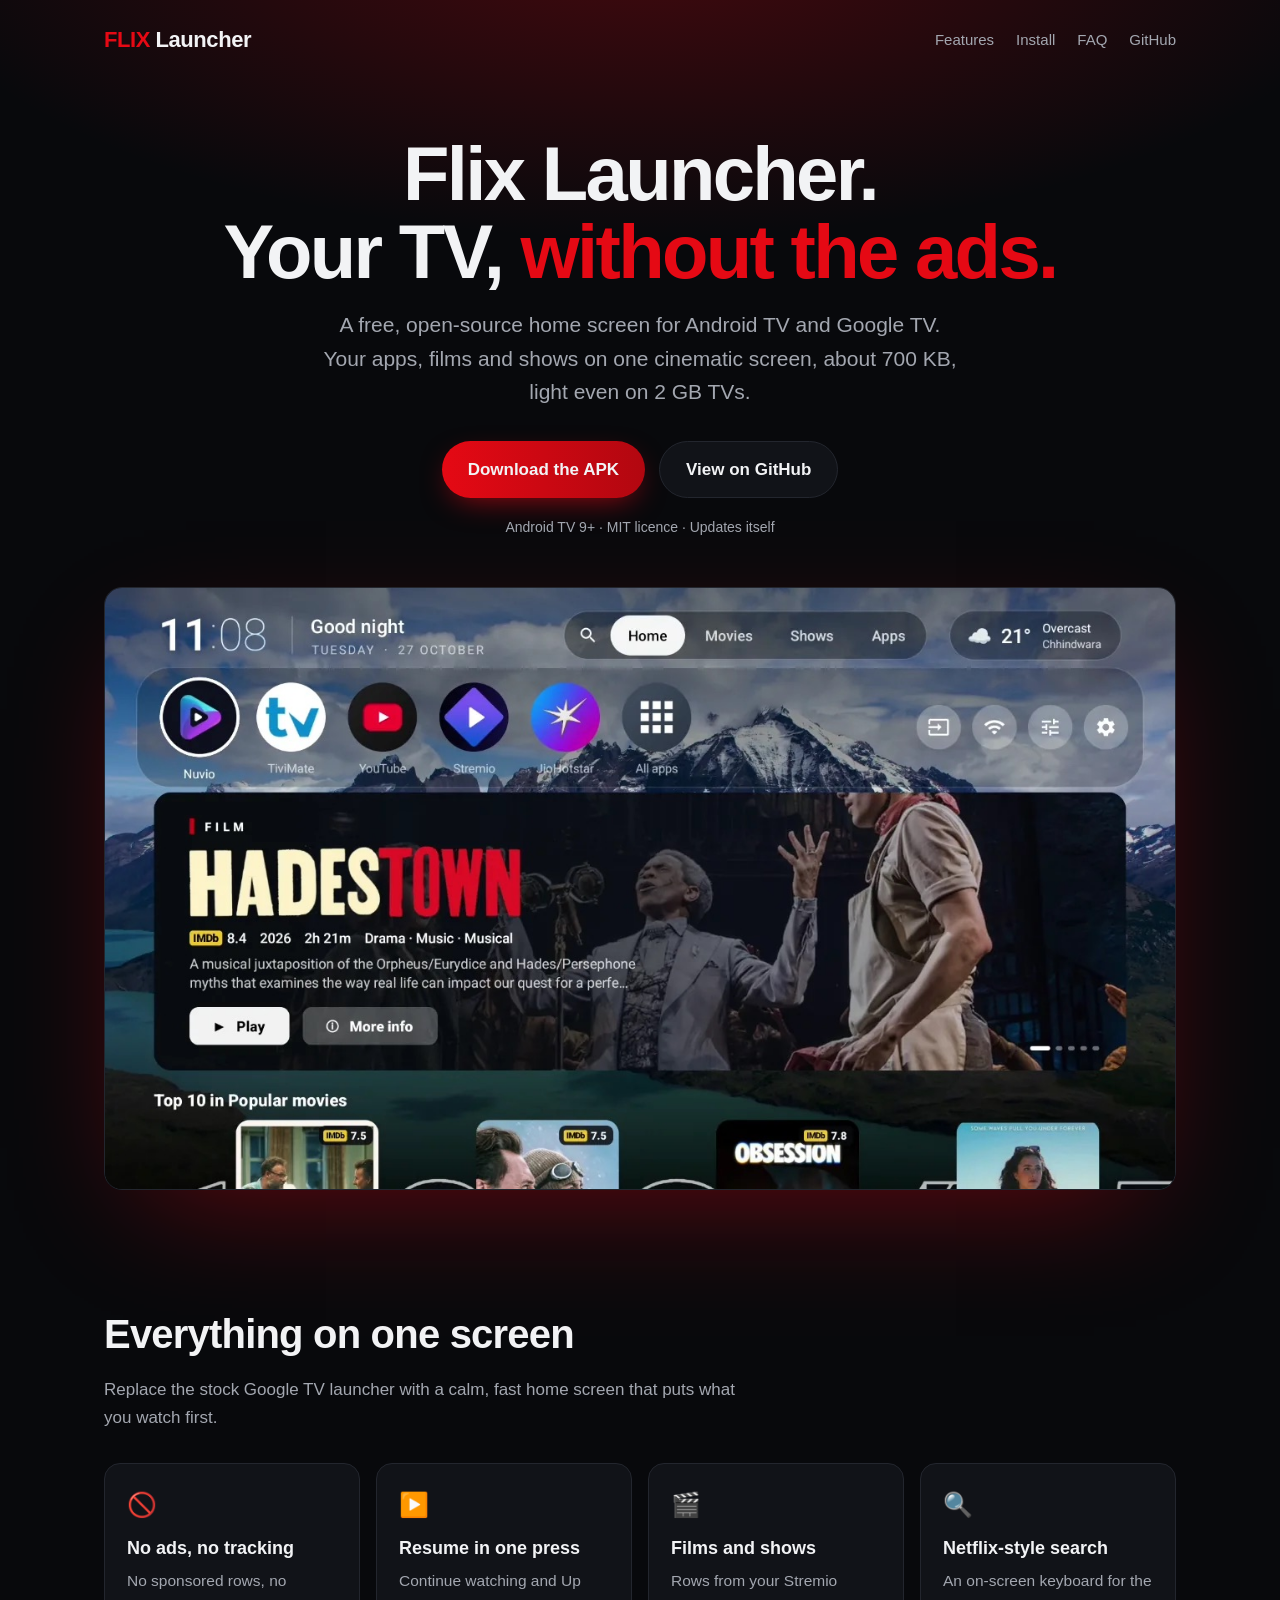
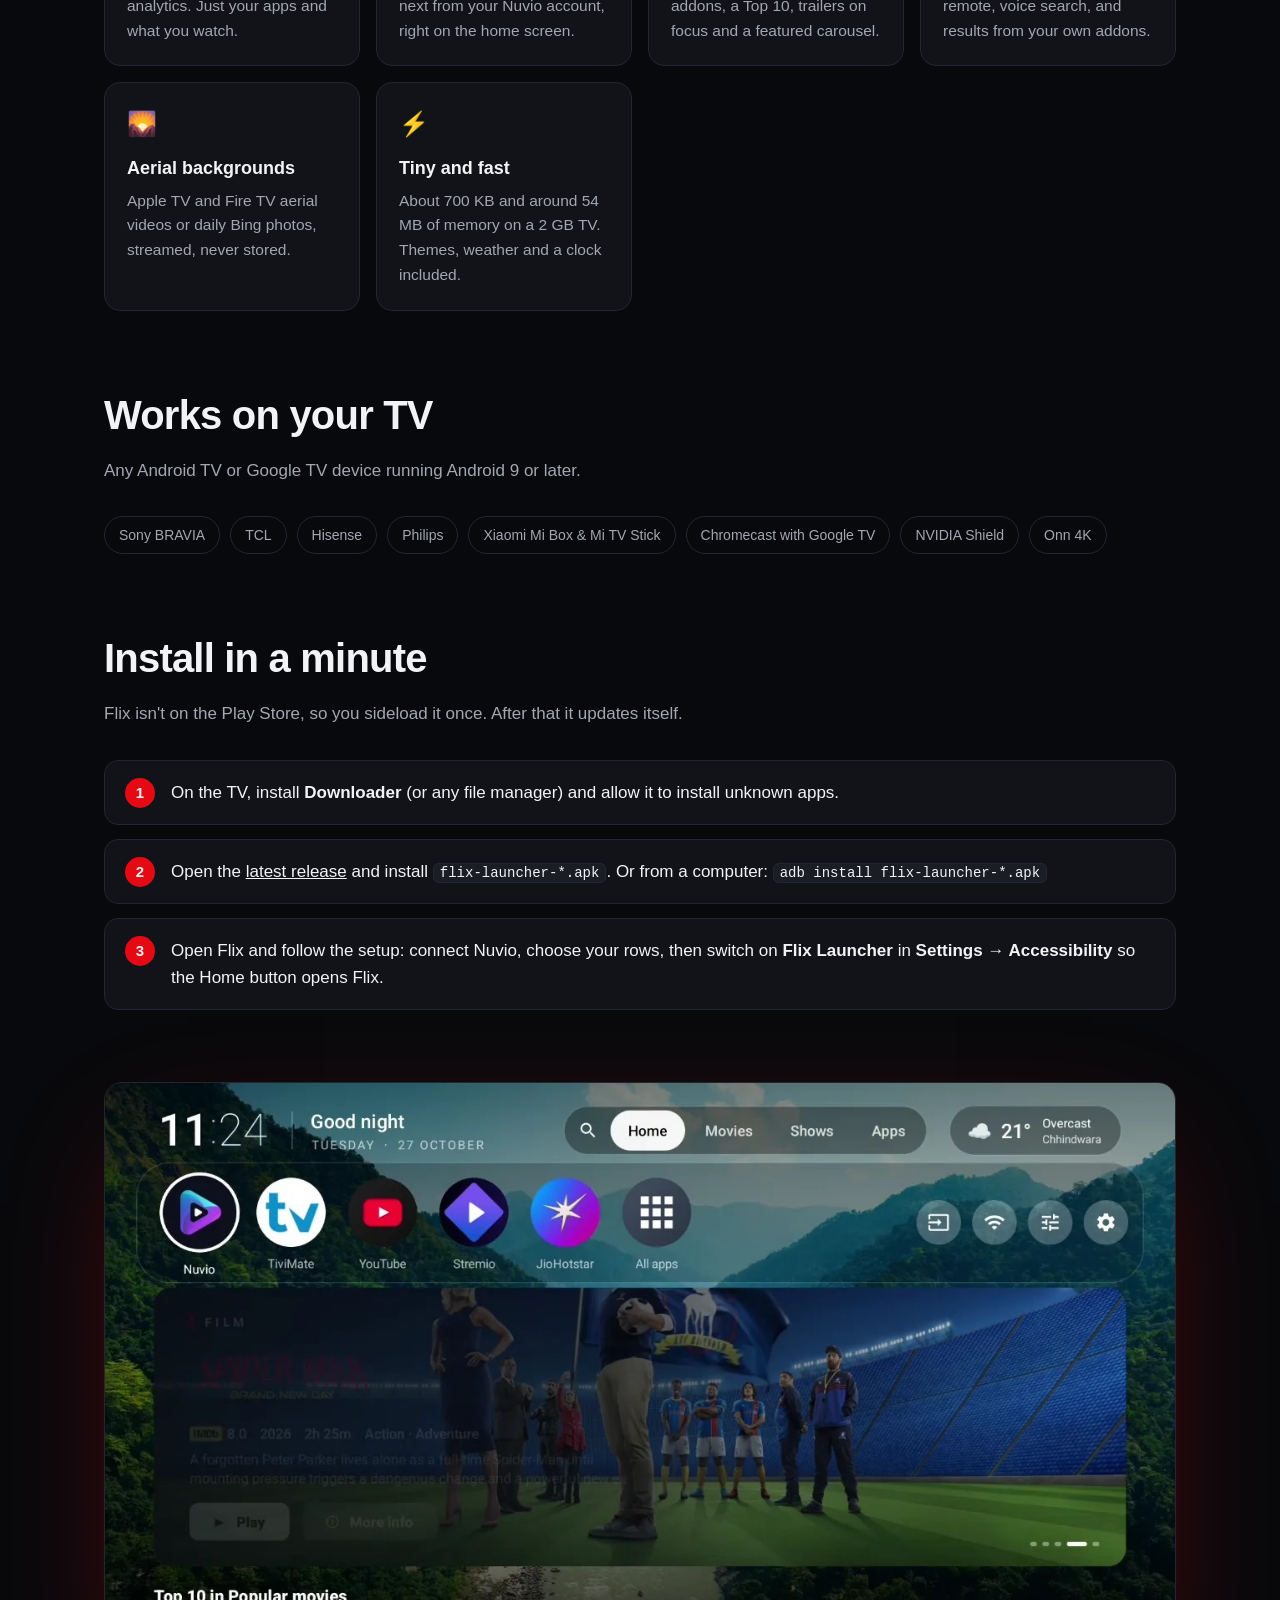
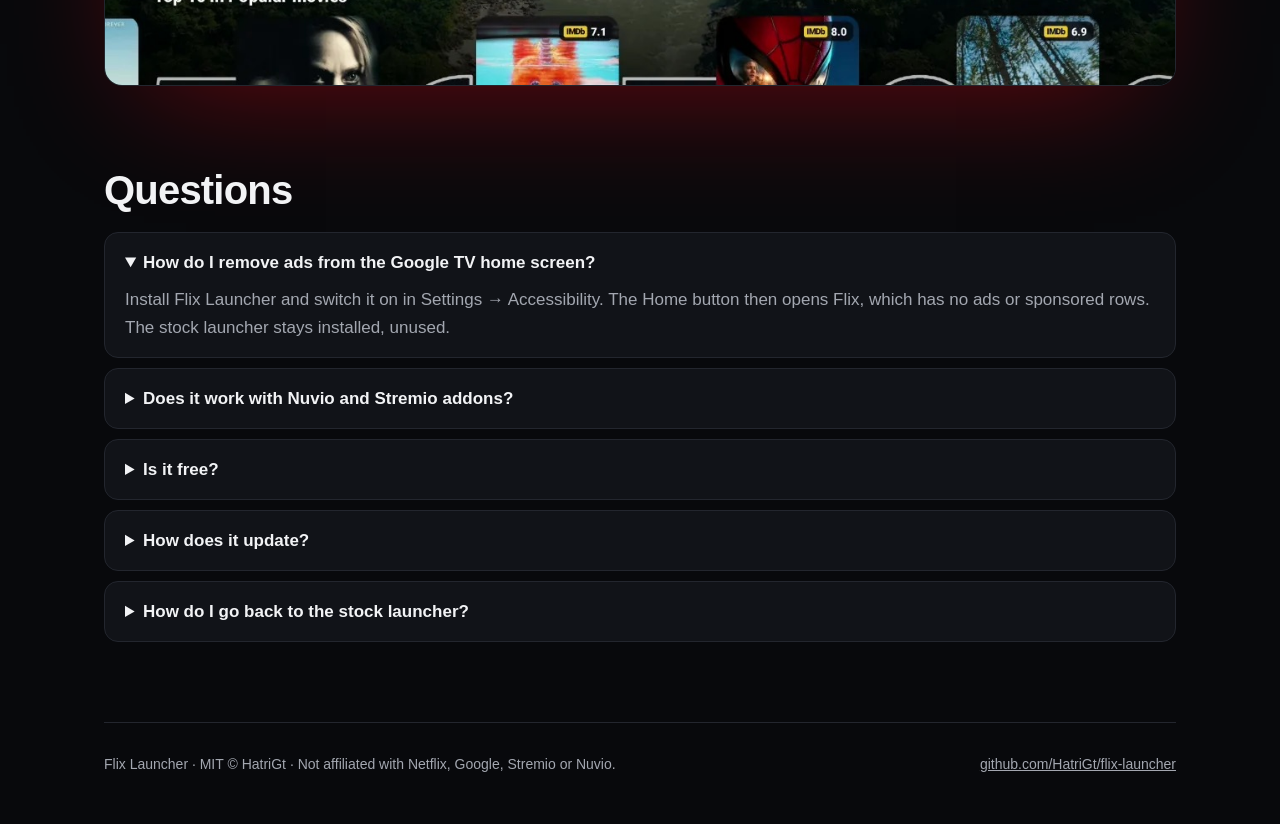
==== docs/index.html @ 601c8083 "docs: GitHub Pages site with search metadata, social card, sitemap; search-friendly README and FAQ" ====
<!doctype html>
<html lang="en">
<head>
<meta charset="utf-8">
<meta name="viewport" content="width=device-width, initial-scale=1">
<title>Flix Launcher: free, ad-free launcher for Android TV and Google TV</title>
<meta name="description" content="Flix Launcher is a free, open-source, ad-free home screen for Android TV and Google TV. Apps, films and shows on one screen, Nuvio resume, aerial video backgrounds, about 700 KB. Works on Sony BRAVIA, TCL, Hisense, Chromecast and more.">
<meta name="keywords" content="Flix Launcher, Android TV launcher, Google TV launcher, ad-free launcher, custom TV launcher, Nuvio, Stremio, Sony BRAVIA launcher, Chromecast launcher">
<link rel="canonical" href="https://hatrigt.github.io/flix-launcher/">
<meta name="theme-color" content="#08090c">
<meta property="og:type" content="website">
<meta property="og:site_name" content="Flix Launcher">
<meta property="og:title" content="Flix Launcher: free, ad-free launcher for Android TV and Google TV">
<meta property="og:description" content="Your apps, films and shows on one cinematic home screen. No ads, about 700 KB, light on 2 GB TVs.">
<meta property="og:url" content="https://hatrigt.github.io/flix-launcher/">
<meta property="og:image" content="https://hatrigt.github.io/flix-launcher/social.png">
<meta property="og:image:width" content="1280">
<meta property="og:image:height" content="640">
<meta name="twitter:card" content="summary_large_image">
<meta name="twitter:title" content="Flix Launcher for Android TV and Google TV">
<meta name="twitter:description" content="A free, ad-free home screen for Android TV and Google TV.">
<meta name="twitter:image" content="https://hatrigt.github.io/flix-launcher/social.png">
<link rel="icon" href="data:image/svg+xml,%3Csvg xmlns='http://www.w3.org/2000/svg' viewBox='0 0 64 64'%3E%3Crect width='64' height='64' rx='14' fill='%2308090c'/%3E%3Ctext x='32' y='47' font-family='Arial Black,Arial' font-weight='900' font-size='44' text-anchor='middle' fill='%23E50914'%3EF%3C/text%3E%3C/svg%3E">
<script type="application/ld+json">
{
  "@context": "https://schema.org",
  "@type": "SoftwareApplication",
  "name": "Flix Launcher",
  "alternateName": "Flix TV Launcher",
  "applicationCategory": "UtilitiesApplication",
  "operatingSystem": "Android TV 9+, Google TV",
  "description": "A free, open-source, ad-free home screen for Android TV and Google TV with apps, films and shows on one screen.",
  "url": "https://hatrigt.github.io/flix-launcher/",
  "downloadUrl": "https://github.com/HatriGt/flix-launcher/releases/latest",
  "softwareHelp": "https://github.com/HatriGt/flix-launcher#faq",
  "image": "https://hatrigt.github.io/flix-launcher/social.png",
  "screenshot": "https://hatrigt.github.io/flix-launcher/home.jpg",
  "license": "https://opensource.org/licenses/MIT",
  "author": {"@type": "Person", "name": "HatriGt", "url": "https://github.com/HatriGt"},
  "offers": {"@type": "Offer", "price": "0", "priceCurrency": "USD"}
}
</script>
<script type="application/ld+json">
{
  "@context": "https://schema.org",
  "@type": "FAQPage",
  "mainEntity": [
    {"@type": "Question", "name": "How do I remove ads from the Google TV home screen?",
     "acceptedAnswer": {"@type": "Answer", "text": "Install Flix Launcher and switch on Flix Launcher in Settings → Accessibility. The Home button then opens Flix, which has no ads or sponsored rows."}},
    {"@type": "Question", "name": "Which TVs does Flix Launcher run on?",
     "acceptedAnswer": {"@type": "Answer", "text": "Any Android TV or Google TV device on Android 9 or later, including Sony BRAVIA, TCL, Hisense, Philips, Xiaomi Mi Box, Chromecast with Google TV and NVIDIA Shield."}},
    {"@type": "Question", "name": "Does Flix Launcher work with Nuvio and Stremio addons?",
     "acceptedAnswer": {"@type": "Answer", "text": "Yes. Sign in with Nuvio to get Continue watching and your addons' rows on the home screen; titles open in Nuvio, including the Play Store version and the NuvioPlusIPTV fork."}},
    {"@type": "Question", "name": "Is Flix Launcher free?",
     "acceptedAnswer": {"@type": "Answer", "text": "Yes. It is free and open source under the MIT licence, with no ads and no analytics."}}
  ]
}
</script>
<style>
:root{--bg:#08090c;--panel:#111318;--line:#23262e;--text:#f2f3f5;--dim:#a3a7b0;--red:#e50914;--red2:#b20710}
*{box-sizing:border-box}
html{scroll-behavior:smooth}
body{margin:0;background:var(--bg);color:var(--text);font:17px/1.6 -apple-system,BlinkMacSystemFont,"Segoe UI",Roboto,"Helvetica Neue",Arial,sans-serif;-webkit-font-smoothing:antialiased}
a{color:inherit}
.wrap{max-width:1120px;margin:0 auto;padding:0 24px}
nav{display:flex;align-items:center;justify-content:space-between;padding:22px 0}
.logo{font-weight:900;letter-spacing:-.02em;font-size:22px;text-decoration:none}
.logo b{color:var(--red)}
nav .links{display:flex;gap:22px;font-size:15px;color:var(--dim)}
nav .links a{text-decoration:none}nav .links a:hover{color:var(--text)}
.hero{position:relative;padding:56px 0 40px;text-align:center}
.hero::before{content:"";position:absolute;inset:-40% -20% auto;height:620px;background:radial-gradient(closest-side,rgba(229,9,20,.28),transparent);z-index:-1}
h1{font-size:clamp(40px,7vw,76px);line-height:1.02;letter-spacing:-.035em;margin:0 0 18px;font-weight:850}
h1 span{color:var(--red)}
.lede{font-size:clamp(18px,2.2vw,21px);color:var(--dim);max-width:640px;margin:0 auto 32px}
.cta{display:flex;gap:14px;justify-content:center;flex-wrap:wrap}
.btn{display:inline-flex;align-items:center;gap:10px;padding:14px 26px;border-radius:999px;font-weight:700;text-decoration:none;transition:transform .15s,background .15s}
.btn:hover{transform:translateY(-1px)}
.primary{background:linear-gradient(90deg,var(--red),var(--red2));box-shadow:0 10px 30px -10px rgba(229,9,20,.7)}
.ghost{border:1px solid var(--line);background:var(--panel)}
.meta{margin-top:18px;font-size:14px;color:var(--dim)}
.shot{margin:48px auto 0;border-radius:18px;overflow:hidden;border:1px solid var(--line);box-shadow:0 40px 120px -40px rgba(229,9,20,.45)}
.shot img{display:block;width:100%;height:auto}
section{padding:72px 0 0}
h2{font-size:clamp(28px,4vw,40px);letter-spacing:-.02em;margin:0 0 10px}
.sub{color:var(--dim);margin:0 0 32px;max-width:640px}
.grid{display:grid;grid-template-columns:repeat(auto-fit,minmax(240px,1fr));gap:16px}
.card{background:var(--panel);border:1px solid var(--line);border-radius:16px;padding:22px}
.card h3{margin:0 0 6px;font-size:18px}
.card p{margin:0;color:var(--dim);font-size:15.5px}
.card .ic{font-size:24px;margin-bottom:10px;display:block}
ol.steps{counter-reset:s;list-style:none;padding:0;margin:0;display:grid;gap:14px}
ol.steps li{counter-increment:s;background:var(--panel);border:1px solid var(--line);border-radius:14px;padding:18px 20px 18px 66px;position:relative}
ol.steps li::before{content:counter(s);position:absolute;left:20px;top:17px;width:30px;height:30px;border-radius:50%;background:var(--red);display:grid;place-items:center;font-weight:800;font-size:15px}
code{background:#1a1d24;border:1px solid var(--line);border-radius:6px;padding:1px 6px;font-size:14px}
details{background:var(--panel);border:1px solid var(--line);border-radius:14px;padding:16px 20px;margin-bottom:10px}
summary{cursor:pointer;font-weight:700}
details p{color:var(--dim);margin:10px 0 0}
.devices{display:flex;flex-wrap:wrap;gap:10px}
.devices span{border:1px solid var(--line);border-radius:999px;padding:7px 14px;font-size:14px;color:var(--dim)}
footer{margin:80px 0 0;padding:30px 0 48px;border-top:1px solid var(--line);color:var(--dim);font-size:14px;display:flex;justify-content:space-between;flex-wrap:wrap;gap:12px}
@media (max-width:640px){nav .links{display:none}.hero{padding-top:28px}}
</style>
</head>
<body>
<div class="wrap">
  <nav>
    <a class="logo" href="#"><b>FLIX</b> Launcher</a>
    <div class="links">
      <a href="#features">Features</a><a href="#install">Install</a><a href="#faq">FAQ</a>
      <a href="https://github.com/HatriGt/flix-launcher">GitHub</a>
    </div>
  </nav>

  <header class="hero">
    <h1>Flix Launcher.<br>Your TV, <span>without the ads.</span></h1>
    <p class="lede">A free, open-source home screen for Android TV and Google TV. Your apps, films and shows on one cinematic screen, about 700 KB, light even on 2 GB TVs.</p>
    <div class="cta">
      <a class="btn primary" href="https://github.com/HatriGt/flix-launcher/releases/latest">Download the APK</a>
      <a class="btn ghost" href="https://github.com/HatriGt/flix-launcher">View on GitHub</a>
    </div>
    <p class="meta">Android TV 9+ · MIT licence · Updates itself</p>
    <div class="shot"><img src="home.jpg" width="1280" height="720" alt="Flix Launcher home screen on Android TV: favourite apps, a featured film carousel and movie rows over an aerial mountain background"></div>
  </header>

  <section id="features">
    <h2>Everything on one screen</h2>
    <p class="sub">Replace the stock Google TV launcher with a calm, fast home screen that puts what you watch first.</p>
    <div class="grid">
      <div class="card"><span class="ic">🚫</span><h3>No ads, no tracking</h3><p>No sponsored rows, no analytics. Just your apps and what you watch.</p></div>
      <div class="card"><span class="ic">▶️</span><h3>Resume in one press</h3><p>Continue watching and Up next from your Nuvio account, right on the home screen.</p></div>
      <div class="card"><span class="ic">🎬</span><h3>Films and shows</h3><p>Rows from your Stremio addons, a Top 10, trailers on focus and a featured carousel.</p></div>
      <div class="card"><span class="ic">🔍</span><h3>Netflix-style search</h3><p>An on-screen keyboard for the remote, voice search, and results from your own addons.</p></div>
      <div class="card"><span class="ic">🌄</span><h3>Aerial backgrounds</h3><p>Apple TV and Fire TV aerial videos or daily Bing photos, streamed, never stored.</p></div>
      <div class="card"><span class="ic">⚡</span><h3>Tiny and fast</h3><p>About 700 KB and around 54 MB of memory on a 2 GB TV. Themes, weather and a clock included.</p></div>
    </div>
  </section>

  <section id="devices">
    <h2>Works on your TV</h2>
    <p class="sub">Any Android TV or Google TV device running Android 9 or later.</p>
    <div class="devices">
      <span>Sony BRAVIA</span><span>TCL</span><span>Hisense</span><span>Philips</span><span>Xiaomi Mi Box &amp; Mi TV Stick</span>
      <span>Chromecast with Google TV</span><span>NVIDIA Shield</span><span>Onn 4K</span>
    </div>
  </section>

  <section id="install">
    <h2>Install in a minute</h2>
    <p class="sub">Flix isn't on the Play Store, so you sideload it once. After that it updates itself.</p>
    <ol class="steps">
      <li>On the TV, install <b>Downloader</b> (or any file manager) and allow it to install unknown apps.</li>
      <li>Open the <a href="https://github.com/HatriGt/flix-launcher/releases/latest">latest release</a> and install <code>flix-launcher-*.apk</code>. Or from a computer: <code>adb install flix-launcher-*.apk</code></li>
      <li>Open Flix and follow the setup: connect Nuvio, choose your rows, then switch on <b>Flix Launcher</b> in <b>Settings → Accessibility</b> so the Home button opens Flix.</li>
    </ol>
  </section>

  <section>
    <div class="shot" style="margin-top:0"><img src="settings.jpg" width="1280" height="720" loading="lazy" alt="Flix Launcher settings on Android TV with sections, search and wallpaper options"></div>
  </section>

  <section id="faq">
    <h2>Questions</h2>
    <details open><summary>How do I remove ads from the Google TV home screen?</summary><p>Install Flix Launcher and switch it on in Settings → Accessibility. The Home button then opens Flix, which has no ads or sponsored rows. The stock launcher stays installed, unused.</p></details>
    <details><summary>Does it work with Nuvio and Stremio addons?</summary><p>Yes. Sign in with Nuvio for Continue watching and your addons' rows. Titles open in Nuvio, including the Play Store version and the NuvioPlusIPTV fork.</p></details>
    <details><summary>Is it free?</summary><p>Yes, free and open source under the MIT licence.</p></details>
    <details><summary>How does it update?</summary><p>New versions download in the background from GitHub. An "Update ready" pill appears on the home screen; it installs when the TV is idle or when you press OK.</p></details>
    <details><summary>How do I go back to the stock launcher?</summary><p>Switch off Flix Launcher in Settings → Accessibility, or uninstall it.</p></details>
  </section>

  <footer>
    <span>Flix Launcher · MIT © HatriGt · Not affiliated with Netflix, Google, Stremio or Nuvio.</span>
    <a href="https://github.com/HatriGt/flix-launcher">github.com/HatriGt/flix-launcher</a>
  </footer>
</div>
</body>
</html>
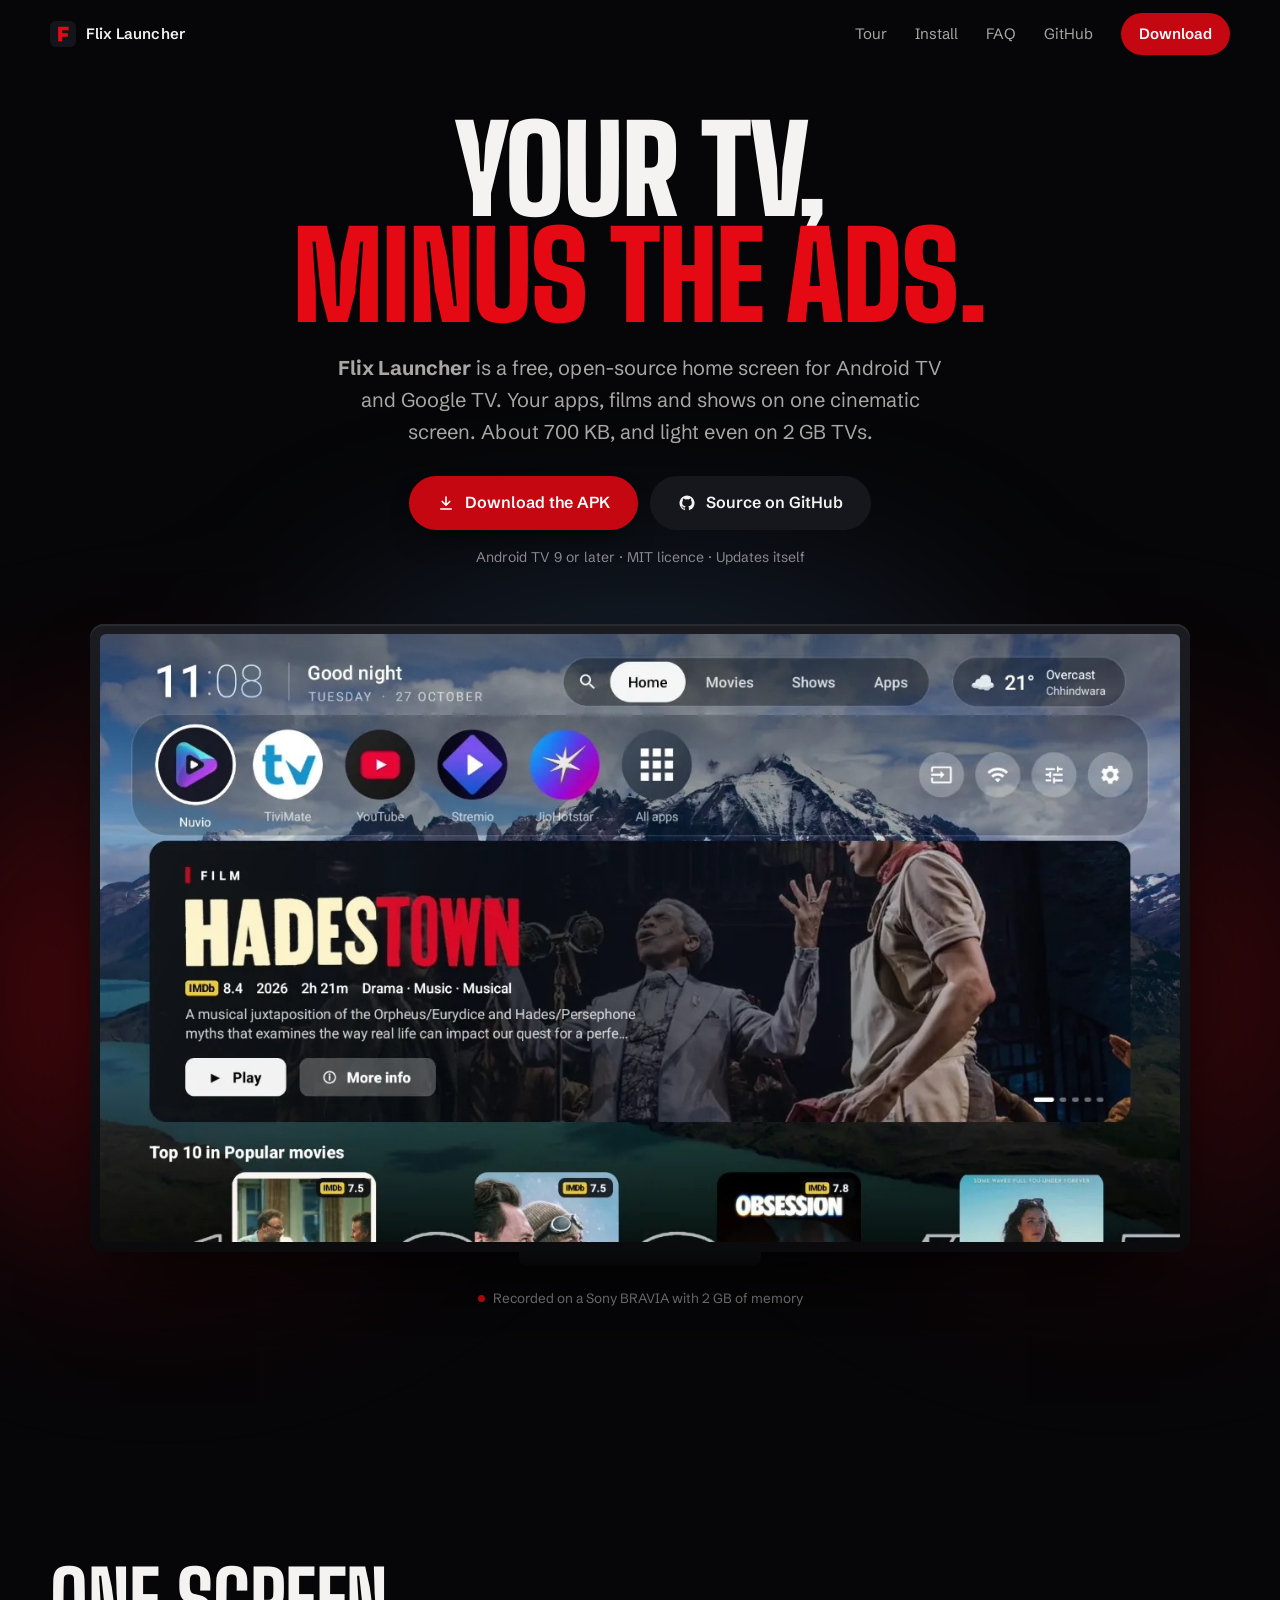
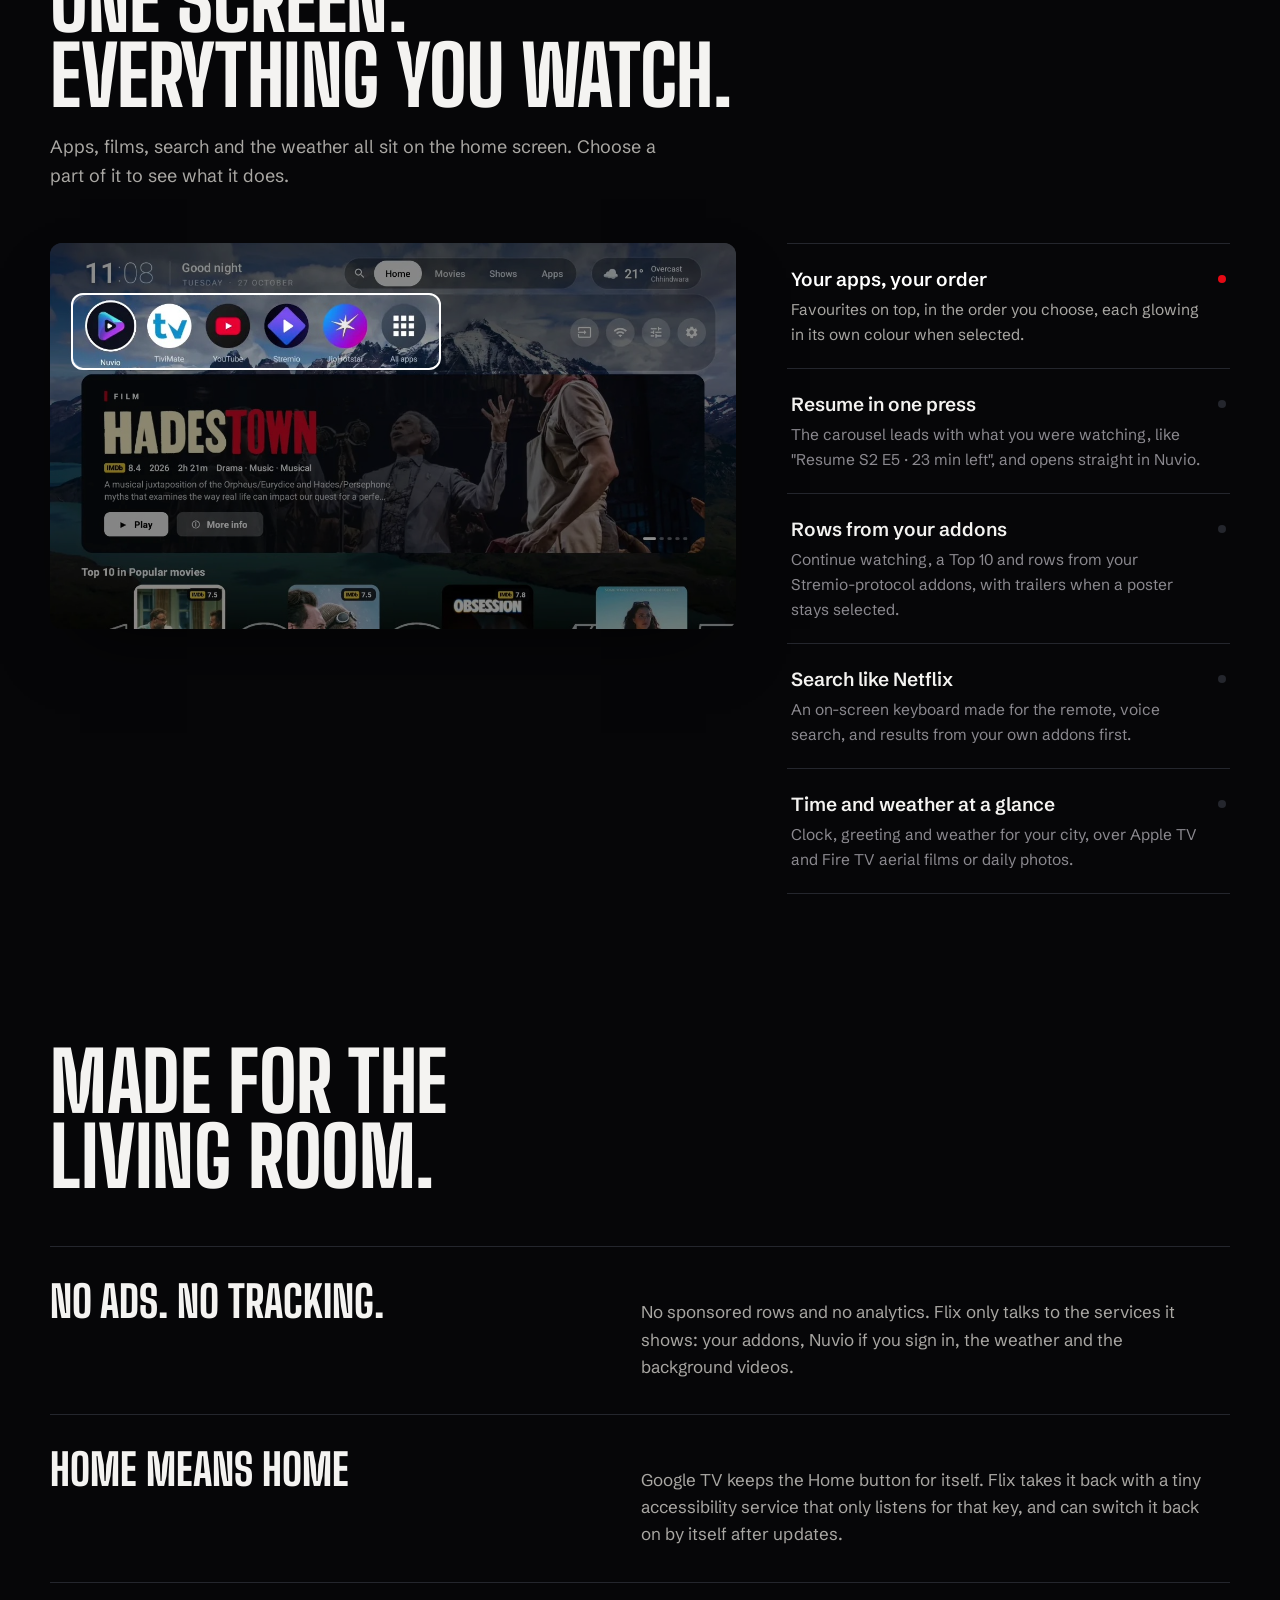
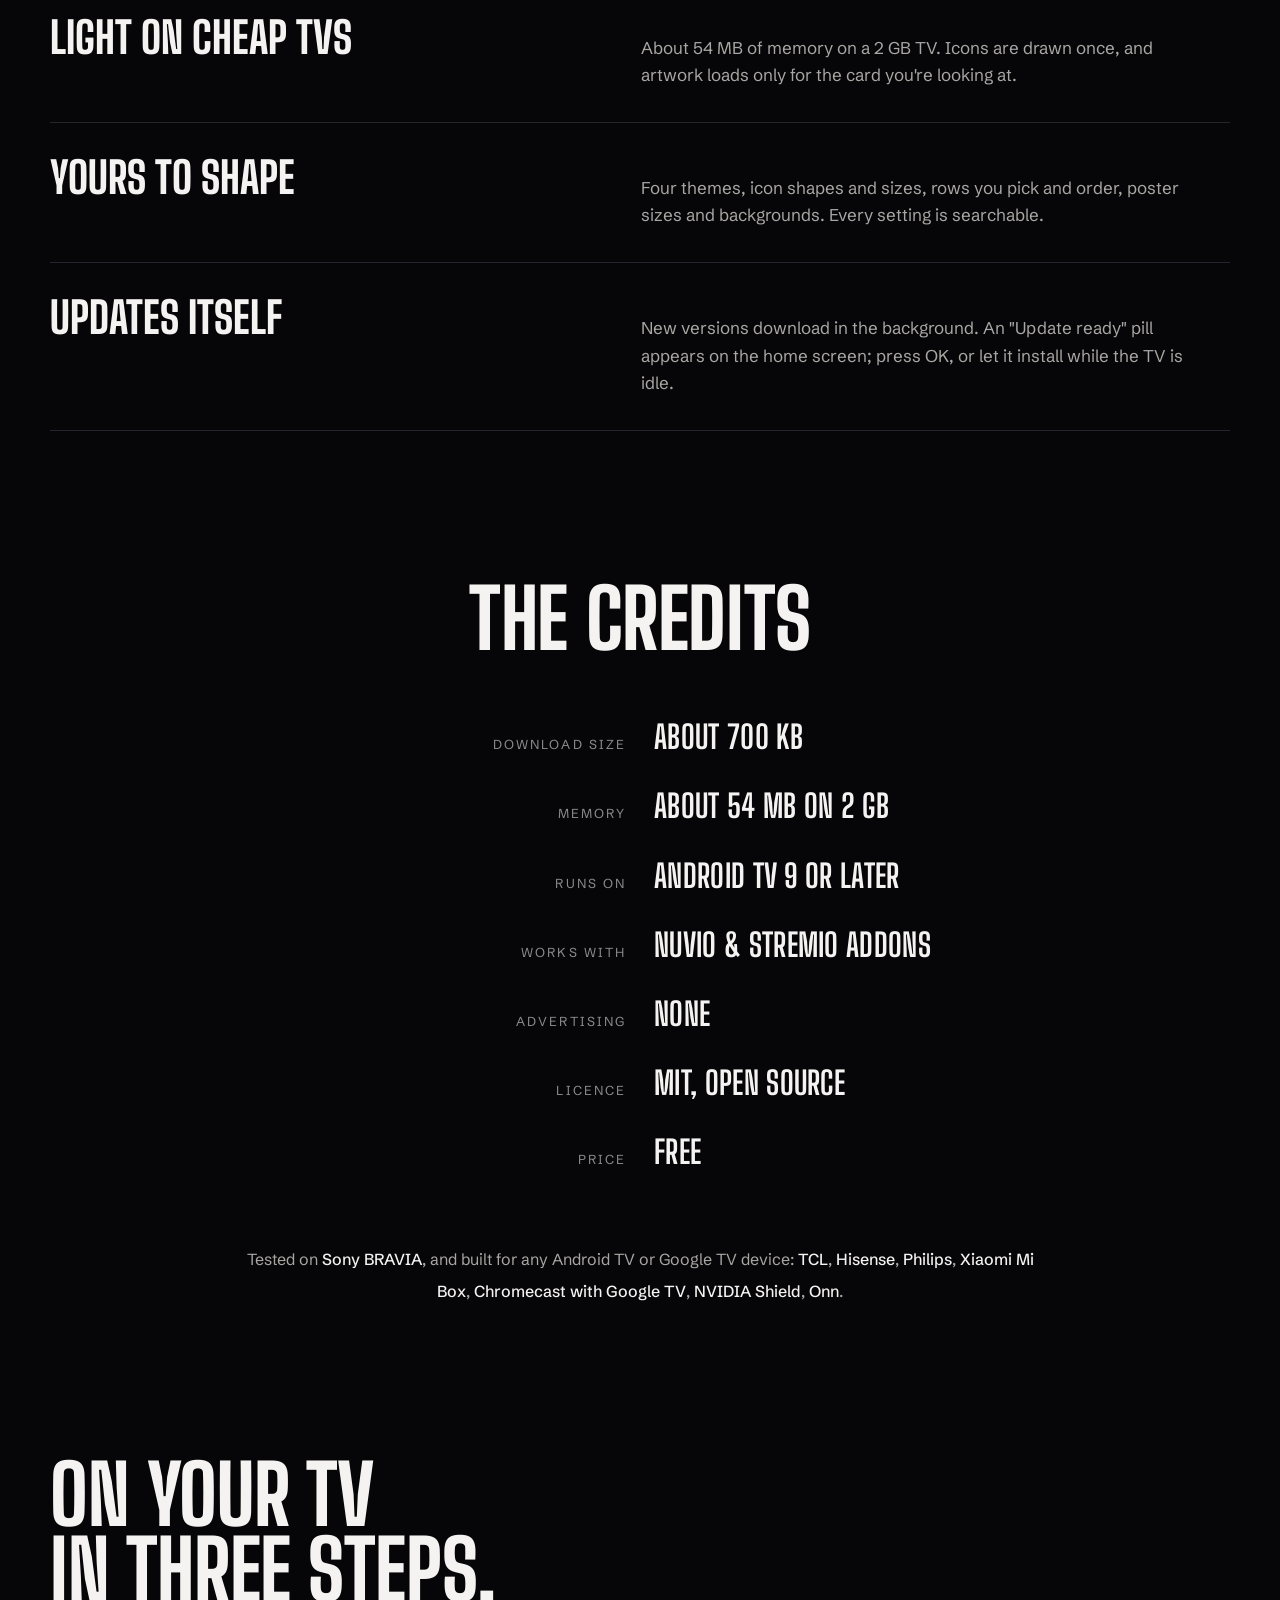
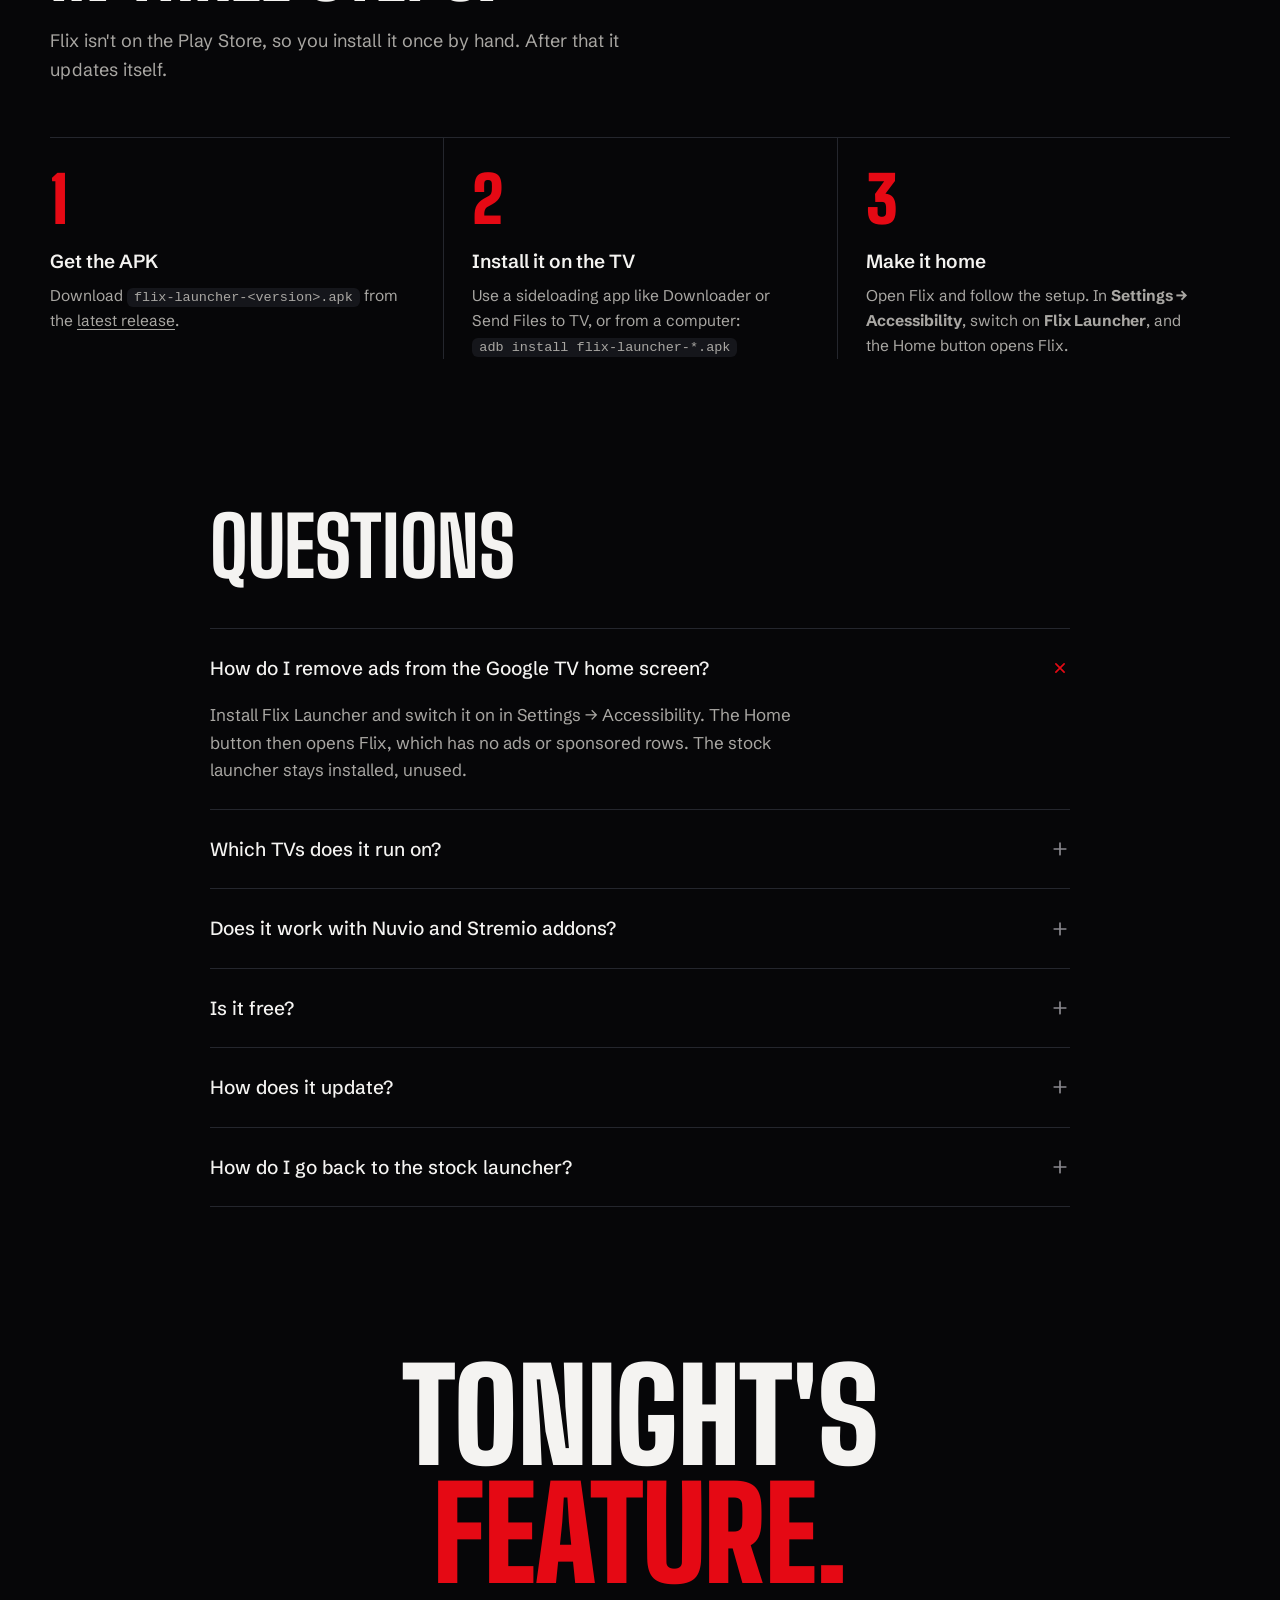
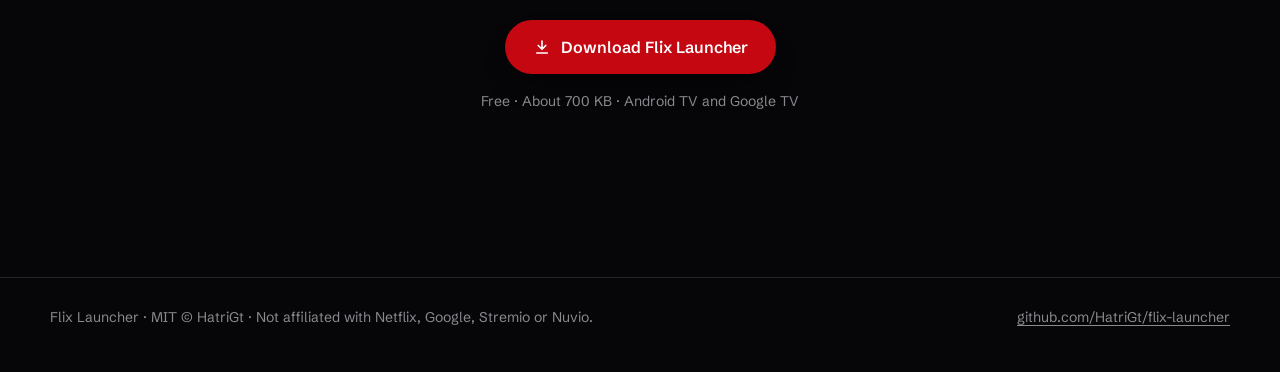
==== commit 6e54c347: "docs(site): cinematic redesign: TV hero with live ambient light, screen tour, credits, before/after " ====
--- a/docs/index.html
+++ b/docs/index.html
@@ -7,7 +7,7 @@
 <meta name="description" content="Flix Launcher is a free, open-source, ad-free home screen for Android TV and Google TV. Apps, films and shows on one screen, Nuvio resume, aerial video backgrounds, about 700 KB. Works on Sony BRAVIA, TCL, Hisense, Chromecast and more.">
 <meta name="keywords" content="Flix Launcher, Android TV launcher, Google TV launcher, ad-free launcher, custom TV launcher, Nuvio, Stremio, Sony BRAVIA launcher, Chromecast launcher">
 <link rel="canonical" href="https://hatrigt.github.io/flix-launcher/">
-<meta name="theme-color" content="#08090c">
+<meta name="theme-color" content="#060608">
 <meta property="og:type" content="website">
 <meta property="og:site_name" content="Flix Launcher">
 <meta property="og:title" content="Flix Launcher: free, ad-free launcher for Android TV and Google TV">
@@ -20,7 +20,11 @@
 <meta name="twitter:title" content="Flix Launcher for Android TV and Google TV">
 <meta name="twitter:description" content="A free, ad-free home screen for Android TV and Google TV.">
 <meta name="twitter:image" content="https://hatrigt.github.io/flix-launcher/social.png">
-<link rel="icon" href="data:image/svg+xml,%3Csvg xmlns='http://www.w3.org/2000/svg' viewBox='0 0 64 64'%3E%3Crect width='64' height='64' rx='14' fill='%2308090c'/%3E%3Ctext x='32' y='47' font-family='Arial Black,Arial' font-weight='900' font-size='44' text-anchor='middle' fill='%23E50914'%3EF%3C/text%3E%3C/svg%3E">
+<link rel="icon" href="data:image/svg+xml,%3Csvg xmlns='http://www.w3.org/2000/svg' viewBox='0 0 64 64'%3E%3Crect width='64' height='64' rx='14' fill='%23060608'/%3E%3Cpath d='M20 14h26v9H30v7h14v9H30v11H20z' fill='%23E50914'/%3E%3C/svg%3E">
+<link rel="preconnect" href="https://fonts.googleapis.com">
+<link rel="preconnect" href="https://fonts.gstatic.com" crossorigin>
+<link href="https://fonts.googleapis.com/css2?family=Big+Shoulders+Display:wght@700;800;900&family=Schibsted+Grotesk:wght@400;500;600&display=swap" rel="stylesheet">
+<link rel="preload" as="image" href="home.jpg">
 <script type="application/ld+json">
 {
   "@context": "https://schema.org",
@@ -57,121 +61,378 @@
 }
 </script>
 <style>
-:root{--bg:#08090c;--panel:#111318;--line:#23262e;--text:#f2f3f5;--dim:#a3a7b0;--red:#e50914;--red2:#b20710}
+:root{
+  --ink:#060608;--ink-2:#0d0e12;--line:#24262d;--text:#f4f3f1;--dim:#a9a7a3;--faint:#8b898f;
+  --red:#e50914;--red-btn:#c40711;--red-btn-hover:#d60a15;--red-text:#ff3d46;
+  --glow-a:rgba(229,9,20,.35);--glow-b:rgba(70,110,160,.35);--glow-c:rgba(229,9,20,.25);
+  --display:"Big Shoulders Display","Arial Narrow",sans-serif;
+  --sans:"Schibsted Grotesk",-apple-system,BlinkMacSystemFont,"Segoe UI",sans-serif;
+  --ease:cubic-bezier(.16,1,.3,1);
+}
 *{box-sizing:border-box}
-html{scroll-behavior:smooth}
-body{margin:0;background:var(--bg);color:var(--text);font:17px/1.6 -apple-system,BlinkMacSystemFont,"Segoe UI",Roboto,"Helvetica Neue",Arial,sans-serif;-webkit-font-smoothing:antialiased}
-a{color:inherit}
-.wrap{max-width:1120px;margin:0 auto;padding:0 24px}
-nav{display:flex;align-items:center;justify-content:space-between;padding:22px 0}
-.logo{font-weight:900;letter-spacing:-.02em;font-size:22px;text-decoration:none}
-.logo b{color:var(--red)}
-nav .links{display:flex;gap:22px;font-size:15px;color:var(--dim)}
-nav .links a{text-decoration:none}nav .links a:hover{color:var(--text)}
-.hero{position:relative;padding:56px 0 40px;text-align:center}
-.hero::before{content:"";position:absolute;inset:-40% -20% auto;height:620px;background:radial-gradient(closest-side,rgba(229,9,20,.28),transparent);z-index:-1}
-h1{font-size:clamp(40px,7vw,76px);line-height:1.02;letter-spacing:-.035em;margin:0 0 18px;font-weight:850}
-h1 span{color:var(--red)}
-.lede{font-size:clamp(18px,2.2vw,21px);color:var(--dim);max-width:640px;margin:0 auto 32px}
-.cta{display:flex;gap:14px;justify-content:center;flex-wrap:wrap}
-.btn{display:inline-flex;align-items:center;gap:10px;padding:14px 26px;border-radius:999px;font-weight:700;text-decoration:none;transition:transform .15s,background .15s}
-.btn:hover{transform:translateY(-1px)}
-.primary{background:linear-gradient(90deg,var(--red),var(--red2));box-shadow:0 10px 30px -10px rgba(229,9,20,.7)}
-.ghost{border:1px solid var(--line);background:var(--panel)}
-.meta{margin-top:18px;font-size:14px;color:var(--dim)}
-.shot{margin:48px auto 0;border-radius:18px;overflow:hidden;border:1px solid var(--line);box-shadow:0 40px 120px -40px rgba(229,9,20,.45)}
-.shot img{display:block;width:100%;height:auto}
-section{padding:72px 0 0}
-h2{font-size:clamp(28px,4vw,40px);letter-spacing:-.02em;margin:0 0 10px}
-.sub{color:var(--dim);margin:0 0 32px;max-width:640px}
-.grid{display:grid;grid-template-columns:repeat(auto-fit,minmax(240px,1fr));gap:16px}
-.card{background:var(--panel);border:1px solid var(--line);border-radius:16px;padding:22px}
-.card h3{margin:0 0 6px;font-size:18px}
-.card p{margin:0;color:var(--dim);font-size:15.5px}
-.card .ic{font-size:24px;margin-bottom:10px;display:block}
-ol.steps{counter-reset:s;list-style:none;padding:0;margin:0;display:grid;gap:14px}
-ol.steps li{counter-increment:s;background:var(--panel);border:1px solid var(--line);border-radius:14px;padding:18px 20px 18px 66px;position:relative}
-ol.steps li::before{content:counter(s);position:absolute;left:20px;top:17px;width:30px;height:30px;border-radius:50%;background:var(--red);display:grid;place-items:center;font-weight:800;font-size:15px}
-code{background:#1a1d24;border:1px solid var(--line);border-radius:6px;padding:1px 6px;font-size:14px}
-details{background:var(--panel);border:1px solid var(--line);border-radius:14px;padding:16px 20px;margin-bottom:10px}
-summary{cursor:pointer;font-weight:700}
-details p{color:var(--dim);margin:10px 0 0}
-.devices{display:flex;flex-wrap:wrap;gap:10px}
-.devices span{border:1px solid var(--line);border-radius:999px;padding:7px 14px;font-size:14px;color:var(--dim)}
-footer{margin:80px 0 0;padding:30px 0 48px;border-top:1px solid var(--line);color:var(--dim);font-size:14px;display:flex;justify-content:space-between;flex-wrap:wrap;gap:12px}
-@media (max-width:640px){nav .links{display:none}.hero{padding-top:28px}}
+html{background:var(--ink);scroll-behavior:smooth;scrollbar-color:#2c2e35 var(--ink)}
+body{margin:0;background:var(--ink);color:var(--text);font:400 17px/1.6 var(--sans);-webkit-font-smoothing:antialiased;overflow-x:hidden}
+::selection{background:var(--red);color:#fff}
+::-webkit-scrollbar{width:10px}::-webkit-scrollbar-track{background:var(--ink)}::-webkit-scrollbar-thumb{background:#2c2e35;border-radius:10px;border:2px solid var(--ink)}
+a{color:inherit;text-underline-offset:.22em;text-decoration-thickness:1px}
+:focus-visible{outline:2px solid #fff;outline-offset:3px;border-radius:6px}
+img,video{display:block;max-width:100%}
+.wrap{width:min(1180px,100% - 40px);margin-inline:auto}
+.display{font-family:var(--display);font-weight:900;text-transform:uppercase;letter-spacing:-.01em;line-height:.88}
+
+/* ---- Top bar ---- */
+.bar{position:fixed;inset:0 0 auto;z-index:20;transition:background .4s var(--ease),border-color .4s;border-bottom:1px solid transparent}
+.bar.solid{background:rgba(6,6,8,.82);backdrop-filter:blur(14px);-webkit-backdrop-filter:blur(14px);border-color:var(--line)}
+.bar .wrap{display:flex;align-items:center;justify-content:space-between;height:68px}
+.mark{display:flex;align-items:center;gap:10px;text-decoration:none;font-weight:600;font-size:15px;letter-spacing:.01em}
+.mark svg{width:26px;height:26px}
+.bar nav{display:flex;align-items:center;gap:28px;font-size:15px;color:var(--dim)}
+.bar nav a{text-decoration:none;transition:color .2s}.bar nav a:hover{color:var(--text)}
+.get{display:inline-flex;align-items:center;gap:8px;background:var(--red-btn);color:#fff!important;padding:9px 18px;border-radius:999px;font-weight:600}
+.get:hover{background:var(--red-btn-hover)}
+
+/* ---- Hero ---- */
+.hero{position:relative;padding:118px 0 90px;isolation:isolate;overflow-x:clip}
+.hero h1{font-size:clamp(64px,9.4vw,142px);margin:0;text-align:center}
+.hero h1 .red{color:var(--red)}
+.hero .lede{max-width:620px;margin:22px auto 0;text-align:center;color:var(--dim);font-size:clamp(17px,1.6vw,20px)}
+.cta{display:flex;justify-content:center;gap:12px;flex-wrap:wrap;margin-top:28px}
+.btn{display:inline-flex;align-items:center;gap:10px;height:54px;padding:0 28px;border-radius:999px;font-weight:600;font-size:16px;text-decoration:none;transition:transform .25s var(--ease),background .2s,box-shadow .25s}
+.btn svg{width:18px;height:18px}
+.btn.primary{background:var(--red-btn);color:#fff;box-shadow:0 14px 30px -14px rgba(0,0,0,.9)}
+.btn.primary:hover{background:var(--red-btn-hover);transform:translateY(-2px);box-shadow:0 20px 36px -14px rgba(0,0,0,.95)}
+.btn.quiet{color:var(--text);background:#16171c}
+.btn.quiet:hover{background:#1f2027;transform:translateY(-2px)}
+.fine{text-align:center;color:var(--faint);font-size:14px;margin-top:16px}
+
+/* The TV and the light it throws on the wall */
+.room{position:relative;margin:56px auto 0;width:min(1100px,100%)}
+.ambient{position:absolute;inset:-14% -18% -22%;z-index:-1;filter:blur(70px);opacity:0;transition:opacity 1.6s var(--ease);
+  background:radial-gradient(40% 55% at 18% 50%,var(--glow-a),transparent 70%),radial-gradient(45% 60% at 50% 30%,var(--glow-b),transparent 70%),radial-gradient(40% 55% at 82% 50%,var(--glow-c),transparent 70%)}
+.on .ambient{opacity:1}
+.tv{position:relative;border-radius:14px;padding:10px;background:linear-gradient(#1b1c21,#0b0b0e);box-shadow:0 2px 0 #2a2b31 inset,0 50px 90px -30px rgba(0,0,0,.9)}
+.screen{position:relative;aspect-ratio:16/9;border-radius:6px;overflow:hidden;background:#000}
+.screen video,.screen img{width:100%;height:100%;object-fit:cover;opacity:0;transform:scale(1.04);filter:brightness(1.6) saturate(.3);transition:opacity 1.1s var(--ease),transform 1.6s var(--ease),filter 1.6s var(--ease)}
+.on .screen video,.on .screen img{opacity:1;transform:none;filter:none}
+.screen::after{content:"";position:absolute;inset:0;background:linear-gradient(115deg,rgba(255,255,255,.06),transparent 40%);pointer-events:none}
+.stand{width:22%;height:14px;margin:0 auto;background:linear-gradient(#18191d,#0c0c0f);border-radius:0 0 8px 8px}
+.caption{display:flex;justify-content:center;gap:8px;align-items:center;margin-top:22px;color:var(--faint);font-size:13.5px}
+.caption i{width:7px;height:7px;border-radius:50%;background:var(--red)}
+
+/* ---- Section frame ---- */
+section{padding:clamp(90px,12vw,150px) 0 0}
+h2{font-family:var(--display);font-weight:800;text-transform:uppercase;font-size:clamp(44px,6.4vw,88px);line-height:.92;letter-spacing:-.005em;margin:0 0 20px;text-wrap:balance}
+.intro{color:var(--dim);max-width:58ch;font-size:18px;margin:0}
+
+/* ---- Before / after ---- */
+.compare{position:relative;margin-top:48px;border-radius:14px;overflow:hidden;aspect-ratio:16/9;user-select:none;touch-action:pan-y;background:#000}
+.compare img{position:absolute;inset:0;width:100%;height:100%;object-fit:cover}
+.compare .after{clip-path:inset(0 0 0 var(--cut,50%))}
+.compare .handle{position:absolute;top:0;bottom:0;left:var(--cut,50%);width:2px;background:#fff;transform:translateX(-1px)}
+.compare .knob{position:absolute;top:50%;left:50%;width:46px;height:46px;border-radius:50%;background:#fff;transform:translate(-50%,-50%);display:grid;place-items:center;box-shadow:0 8px 24px rgba(0,0,0,.5)}
+.compare .knob svg{width:22px;height:22px;color:#111}
+.compare .tag{position:absolute;top:16px;padding:6px 12px;border-radius:999px;font-size:13px;font-weight:600;background:rgba(0,0,0,.66)}
+.compare .tag.l{left:16px}.compare .tag.r{right:16px;background:var(--red-btn)}
+.compare input{position:absolute;inset:0;width:100%;height:100%;opacity:0;cursor:ew-resize;margin:0}
+
+/* ---- Screen tour ---- */
+.tour{display:grid;grid-template-columns:minmax(0,1.55fr) minmax(0,1fr);gap:clamp(28px,4vw,56px);align-items:start;margin-top:52px}
+.shot{position:relative;border-radius:12px;overflow:hidden;box-shadow:0 30px 70px -30px rgba(0,0,0,.8)}
+.shot img{width:100%;height:auto}
+.zone{position:absolute;border:2px solid #fff;border-radius:12px;opacity:0;transform:scale(1.03);transition:opacity .35s var(--ease),transform .35s var(--ease);box-shadow:0 0 0 999px rgba(0,0,0,.45);pointer-events:none}
+.zone.show{opacity:1;transform:none}
+.tour ol{list-style:none;margin:0;padding:0;border-top:1px solid var(--line)}
+.tour li{border-bottom:1px solid var(--line)}
+.tour button{all:unset;box-sizing:border-box;display:block;width:100%;padding:20px 4px;cursor:pointer}
+.tour button:focus-visible{outline:2px solid #fff;outline-offset:-2px}
+.tour b{display:flex;justify-content:space-between;align-items:center;font-weight:600;font-size:19px;transition:color .2s}
+.tour b::after{content:"";width:8px;height:8px;border-radius:50%;background:var(--line);transition:background .25s}
+.tour span{display:block;color:var(--dim);font-size:15.5px;margin-top:4px;max-width:46ch}
+.tour li.active b{color:#fff}.tour li.active b::after{background:var(--red)}
+.tour li:not(.active) span{color:var(--faint)}
+
+/* ---- Features: editorial lines ---- */
+.lines{margin-top:52px;border-top:1px solid var(--line)}
+.line{display:grid;grid-template-columns:minmax(0,1fr) minmax(0,1.1fr);gap:24px 56px;padding:34px 0;border-bottom:1px solid var(--line);align-items:baseline}
+.line h3{font-family:var(--display);font-weight:800;text-transform:uppercase;font-size:clamp(30px,3.4vw,46px);line-height:.95;margin:0;letter-spacing:0}
+.line p{margin:0;color:var(--dim);font-size:17px;max-width:56ch}
+.line:hover h3{color:var(--red-text)}
+.line h3{transition:color .25s}
+
+/* ---- Credits ---- */
+.credits{text-align:center}
+.credits h2{margin-bottom:56px}
+.roll{display:grid;gap:18px;max-width:720px;margin:0 auto}
+.roll div{display:grid;grid-template-columns:1fr 1fr;gap:28px;align-items:baseline}
+.roll dt{text-align:right;color:var(--faint);font-size:13px;letter-spacing:.16em;text-transform:uppercase}
+.roll dd{text-align:left;margin:0;font-family:var(--display);font-weight:700;font-size:clamp(24px,2.6vw,32px);text-transform:uppercase;letter-spacing:.01em}
+.devices{margin:64px auto 0;max-width:820px;color:var(--dim);font-size:16px;line-height:2}
+.devices strong{color:var(--text);font-weight:500}
+
+/* ---- Install ---- */
+.steps{display:grid;grid-template-columns:repeat(3,minmax(0,1fr));gap:0;margin-top:52px;border-top:1px solid var(--line)}
+.step{padding:30px 28px 0 0}
+.step + .step{padding-left:28px;border-left:1px solid var(--line)}
+.step em{display:block;font-style:normal;font-family:var(--display);font-weight:900;font-size:64px;line-height:1;color:var(--red);margin-bottom:14px}
+.step h3{margin:0 0 8px;font-size:19px;font-weight:600}
+.step p{margin:0;color:var(--dim);font-size:15.5px}
+code{font:500 13.5px/1.5 ui-monospace,SFMono-Regular,Menlo,monospace;background:#15161b;border-radius:6px;padding:2px 7px;white-space:nowrap}
+
+/* ---- FAQ ---- */
+.faq{max-width:860px}
+.faq details{border-bottom:1px solid var(--line)}
+.faq details:first-of-type{border-top:1px solid var(--line);margin-top:44px}
+.faq summary{list-style:none;cursor:pointer;display:flex;justify-content:space-between;gap:20px;align-items:center;padding:24px 0;font-size:19px;font-weight:500}
+.faq summary::-webkit-details-marker{display:none}
+.faq summary svg{flex:none;width:20px;height:20px;transition:transform .3s var(--ease);color:var(--faint)}
+.faq details[open] summary svg{transform:rotate(45deg);color:var(--red)}
+.faq details p{margin:-6px 0 26px;color:var(--dim);max-width:62ch}
+
+/* ---- Finale ---- */
+.finale{text-align:center;padding-bottom:40px}
+.finale h2{font-size:clamp(56px,10vw,150px);font-weight:900;margin-bottom:28px}
+footer{margin-top:110px;border-top:1px solid var(--line);padding:28px 0 44px;color:var(--faint);font-size:14px}
+footer .wrap{display:flex;justify-content:space-between;gap:16px;flex-wrap:wrap}
+
+/* ---- Reveal ---- */
+.reveal{opacity:1}
+.js .reveal{opacity:0;transform:translateY(26px);transition:opacity .9s var(--ease),transform .9s var(--ease)}
+.js .reveal.in{opacity:1;transform:none}
+
+@media (max-width:860px){
+  .bar nav a:not(.get){display:none}
+  .hero{padding-top:118px}
+  .tour{grid-template-columns:1fr}
+  .line{grid-template-columns:1fr;gap:10px;padding:26px 0}
+  .steps{grid-template-columns:1fr}
+  .step,.step + .step{padding:26px 0;border-left:0;border-bottom:1px solid var(--line)}
+  .roll div{grid-template-columns:1fr;gap:2px;text-align:center}
+  .roll dt,.roll dd{text-align:center}
+  code{white-space:normal}
+}
+@media (prefers-reduced-motion:reduce){
+  *,*::before,*::after{transition:none!important;animation:none!important;scroll-behavior:auto!important}
+  .js .reveal{opacity:1;transform:none}
+}
 </style>
+<script>document.documentElement.classList.add('js')</script>
 </head>
 <body>
-<div class="wrap">
-  <nav>
-    <a class="logo" href="#"><b>FLIX</b> Launcher</a>
-    <div class="links">
-      <a href="#features">Features</a><a href="#install">Install</a><a href="#faq">FAQ</a>
+
+<header class="bar" id="bar">
+  <div class="wrap">
+    <a class="mark" href="#top" aria-label="Flix Launcher home">
+      <svg viewBox="0 0 64 64" aria-hidden="true"><rect width="64" height="64" rx="14" fill="#14151a"/><path d="M20 14h26v9H30v7h14v9H30v11H20z" fill="#E50914"/></svg>
+      Flix Launcher
+    </a>
+    <nav aria-label="Sections">
+      <a href="#tour">Tour</a><a href="#install">Install</a><a href="#faq">FAQ</a>
       <a href="https://github.com/HatriGt/flix-launcher">GitHub</a>
-    </div>
-  </nav>
-
-  <header class="hero">
-    <h1>Flix Launcher.<br>Your TV, <span>without the ads.</span></h1>
-    <p class="lede">A free, open-source home screen for Android TV and Google TV. Your apps, films and shows on one cinematic screen, about 700 KB, light even on 2 GB TVs.</p>
-    <div class="cta">
-      <a class="btn primary" href="https://github.com/HatriGt/flix-launcher/releases/latest">Download the APK</a>
-      <a class="btn ghost" href="https://github.com/HatriGt/flix-launcher">View on GitHub</a>
-    </div>
-    <p class="meta">Android TV 9+ · MIT licence · Updates itself</p>
-    <div class="shot"><img src="home.jpg" width="1280" height="720" alt="Flix Launcher home screen on Android TV: favourite apps, a featured film carousel and movie rows over an aerial mountain background"></div>
-  </header>
+      <a class="get" href="https://github.com/HatriGt/flix-launcher/releases/latest">Download</a>
+    </nav>
+  </div>
+</header>
+
+<main id="top">
+  <div class="hero">
+    <div class="wrap">
+      <h1 class="display">Your TV,<br><span class="red">minus the ads.</span></h1>
+      <p class="lede"><strong>Flix Launcher</strong> is a free, open-source home screen for Android TV and Google TV. Your apps, films and shows on one cinematic screen. About 700&nbsp;KB, and light even on 2&nbsp;GB TVs.</p>
+      <div class="cta">
+        <a class="btn primary" href="https://github.com/HatriGt/flix-launcher/releases/latest">
+          <svg viewBox="0 0 24 24" fill="none" stroke="currentColor" stroke-width="2.2" stroke-linecap="round" stroke-linejoin="round" aria-hidden="true"><path d="M12 4v11M7 10l5 5 5-5M5 20h14"/></svg>
+          Download the APK
+        </a>
+        <a class="btn quiet" href="https://github.com/HatriGt/flix-launcher">
+          <svg viewBox="0 0 24 24" fill="currentColor" aria-hidden="true"><path d="M12 2a10 10 0 0 0-3.16 19.49c.5.09.68-.22.68-.48v-1.7c-2.78.6-3.37-1.34-3.37-1.34-.45-1.16-1.11-1.47-1.11-1.47-.91-.62.07-.6.07-.6 1 .07 1.53 1.03 1.53 1.03.9 1.52 2.34 1.08 2.91.83.09-.65.35-1.08.63-1.33-2.22-.25-4.55-1.11-4.55-4.94 0-1.09.39-1.98 1.03-2.68-.1-.25-.45-1.27.1-2.65 0 0 .84-.27 2.75 1.02a9.6 9.6 0 0 1 5 0c1.91-1.29 2.75-1.02 2.75-1.02.55 1.38.2 2.4.1 2.65.64.7 1.03 1.59 1.03 2.68 0 3.84-2.34 4.68-4.57 4.93.36.31.68.92.68 1.85v2.74c0 .27.18.58.69.48A10 10 0 0 0 12 2z"/></svg>
+          Source on GitHub
+        </a>
+      </div>
+      <p class="fine">Android TV 9 or later · MIT licence · Updates itself</p>
+
+      <div class="room" id="room">
+        <div class="ambient" aria-hidden="true"></div>
+        <div class="tv">
+          <div class="screen">
+            <video id="tv" src="home.mp4" poster="home.jpg" muted playsinline loop preload="metadata" aria-label="Flix Launcher running on a Sony BRAVIA: moving through apps, the featured carousel and film rows over an aerial video background"></video>
+          </div>
+        </div>
+        <div class="stand" aria-hidden="true"></div>
+        <p class="caption"><i aria-hidden="true"></i>Recorded on a Sony BRAVIA with 2&nbsp;GB of memory</p>
+      </div>
+    </div>
+  </div>
+
+  <section id="before-after" hidden>
+    <div class="wrap">
+      <h2 class="reveal">Same TV.<br>Different evening.</h2>
+      <p class="intro reveal">Drag across. On the left, the stock Google TV home screen. On the right, Flix on the same TV.</p>
+      <div class="compare reveal" id="compare">
+        <img src="stock.jpg" alt="The stock Google TV home screen with sponsored rows" id="stock">
+        <img class="after" src="home.jpg" alt="The same TV with Flix Launcher: apps, a featured film and movie rows">
+        <span class="tag l">Google TV</span><span class="tag r">Flix</span>
+        <div class="handle" aria-hidden="true"><div class="knob"><svg viewBox="0 0 24 24" fill="none" stroke="currentColor" stroke-width="2.4" stroke-linecap="round" stroke-linejoin="round"><path d="M9 6l-6 6 6 6M15 6l6 6-6 6"/></svg></div></div>
+        <input type="range" min="0" max="100" value="50" aria-label="Compare Google TV and Flix Launcher">
+      </div>
+    </div>
+  </section>
+
+  <section id="tour">
+    <div class="wrap">
+      <h2 class="reveal">One screen.<br>Everything you watch.</h2>
+      <p class="intro reveal">Apps, films, search and the weather all sit on the home screen. Choose a part of it to see what it does.</p>
+      <div class="tour reveal">
+        <figure class="shot" style="margin:0">
+          <img src="home.jpg" width="1280" height="720" loading="lazy" alt="The Flix Launcher home screen with clock, favourite apps, a featured film and a Top 10 row">
+          <div class="zone" data-zone="0" style="left:3%;top:13%;width:54%;height:20%"></div>
+          <div class="zone" data-zone="1" style="left:4.5%;top:33.5%;width:91%;height:47%"></div>
+          <div class="zone" data-zone="2" style="left:3%;top:82%;width:94%;height:17%"></div>
+          <div class="zone" data-zone="3" style="left:42.5%;top:3.5%;width:34.5%;height:9%"></div>
+          <div class="zone" data-zone="4" style="left:4%;top:3%;width:32%;height:10.5%"></div>
+        </figure>
+        <ol>
+          <li><button data-zone="0"><b>Your apps, your order</b><span>Favourites on top, in the order you choose, each glowing in its own colour when selected.</span></button></li>
+          <li><button data-zone="1"><b>Resume in one press</b><span>The carousel leads with what you were watching, like "Resume S2 E5 · 23 min left", and opens straight in Nuvio.</span></button></li>
+          <li><button data-zone="2"><b>Rows from your addons</b><span>Continue watching, a Top 10 and rows from your Stremio-protocol addons, with trailers when a poster stays selected.</span></button></li>
+          <li><button data-zone="3"><b>Search like Netflix</b><span>An on-screen keyboard made for the remote, voice search, and results from your own addons first.</span></button></li>
+          <li><button data-zone="4"><b>Time and weather at a glance</b><span>Clock, greeting and weather for your city, over Apple TV and Fire TV aerial films or daily photos.</span></button></li>
+        </ol>
+      </div>
+    </div>
+  </section>
 
   <section id="features">
-    <h2>Everything on one screen</h2>
-    <p class="sub">Replace the stock Google TV launcher with a calm, fast home screen that puts what you watch first.</p>
-    <div class="grid">
-      <div class="card"><span class="ic">🚫</span><h3>No ads, no tracking</h3><p>No sponsored rows, no analytics. Just your apps and what you watch.</p></div>
-      <div class="card"><span class="ic">▶️</span><h3>Resume in one press</h3><p>Continue watching and Up next from your Nuvio account, right on the home screen.</p></div>
-      <div class="card"><span class="ic">🎬</span><h3>Films and shows</h3><p>Rows from your Stremio addons, a Top 10, trailers on focus and a featured carousel.</p></div>
-      <div class="card"><span class="ic">🔍</span><h3>Netflix-style search</h3><p>An on-screen keyboard for the remote, voice search, and results from your own addons.</p></div>
-      <div class="card"><span class="ic">🌄</span><h3>Aerial backgrounds</h3><p>Apple TV and Fire TV aerial videos or daily Bing photos, streamed, never stored.</p></div>
-      <div class="card"><span class="ic">⚡</span><h3>Tiny and fast</h3><p>About 700 KB and around 54 MB of memory on a 2 GB TV. Themes, weather and a clock included.</p></div>
-    </div>
-  </section>
-
-  <section id="devices">
-    <h2>Works on your TV</h2>
-    <p class="sub">Any Android TV or Google TV device running Android 9 or later.</p>
-    <div class="devices">
-      <span>Sony BRAVIA</span><span>TCL</span><span>Hisense</span><span>Philips</span><span>Xiaomi Mi Box &amp; Mi TV Stick</span>
-      <span>Chromecast with Google TV</span><span>NVIDIA Shield</span><span>Onn 4K</span>
+    <div class="wrap">
+      <h2 class="reveal">Made for the<br>living room.</h2>
+      <div class="lines">
+        <div class="line reveal"><h3>No ads. No tracking.</h3><p>No sponsored rows and no analytics. Flix only talks to the services it shows: your addons, Nuvio if you sign in, the weather and the background videos.</p></div>
+        <div class="line reveal"><h3>Home means home</h3><p>Google TV keeps the Home button for itself. Flix takes it back with a tiny accessibility service that only listens for that key, and can switch it back on by itself after updates.</p></div>
+        <div class="line reveal"><h3>Light on cheap TVs</h3><p>About 54&nbsp;MB of memory on a 2&nbsp;GB TV. Icons are drawn once, and artwork loads only for the card you're looking at.</p></div>
+        <div class="line reveal"><h3>Yours to shape</h3><p>Four themes, icon shapes and sizes, rows you pick and order, poster sizes and backgrounds. Every setting is searchable.</p></div>
+        <div class="line reveal"><h3>Updates itself</h3><p>New versions download in the background. An "Update ready" pill appears on the home screen; press OK, or let it install while the TV is idle.</p></div>
+      </div>
+    </div>
+  </section>
+
+  <section class="credits" id="credits">
+    <div class="wrap">
+      <h2 class="reveal">The credits</h2>
+      <dl class="roll reveal">
+        <div><dt>Download size</dt><dd>About 700 KB</dd></div>
+        <div><dt>Memory</dt><dd>About 54 MB on 2 GB</dd></div>
+        <div><dt>Runs on</dt><dd>Android TV 9 or later</dd></div>
+        <div><dt>Works with</dt><dd>Nuvio &amp; Stremio addons</dd></div>
+        <div><dt>Advertising</dt><dd>None</dd></div>
+        <div><dt>Licence</dt><dd>MIT, open source</dd></div>
+        <div><dt>Price</dt><dd>Free</dd></div>
+      </dl>
+      <p class="devices reveal">Tested on <strong>Sony BRAVIA</strong>, and built for any Android TV or Google TV device: <strong>TCL</strong>, <strong>Hisense</strong>, <strong>Philips</strong>, <strong>Xiaomi Mi Box</strong>, <strong>Chromecast with Google TV</strong>, <strong>NVIDIA Shield</strong>, <strong>Onn</strong>.</p>
     </div>
   </section>
 
   <section id="install">
-    <h2>Install in a minute</h2>
-    <p class="sub">Flix isn't on the Play Store, so you sideload it once. After that it updates itself.</p>
-    <ol class="steps">
-      <li>On the TV, install <b>Downloader</b> (or any file manager) and allow it to install unknown apps.</li>
-      <li>Open the <a href="https://github.com/HatriGt/flix-launcher/releases/latest">latest release</a> and install <code>flix-launcher-*.apk</code>. Or from a computer: <code>adb install flix-launcher-*.apk</code></li>
-      <li>Open Flix and follow the setup: connect Nuvio, choose your rows, then switch on <b>Flix Launcher</b> in <b>Settings → Accessibility</b> so the Home button opens Flix.</li>
-    </ol>
-  </section>
-
-  <section>
-    <div class="shot" style="margin-top:0"><img src="settings.jpg" width="1280" height="720" loading="lazy" alt="Flix Launcher settings on Android TV with sections, search and wallpaper options"></div>
+    <div class="wrap">
+      <h2 class="reveal">On your TV<br>in three steps.</h2>
+      <p class="intro reveal">Flix isn't on the Play Store, so you install it once by hand. After that it updates itself.</p>
+      <div class="steps">
+        <div class="step reveal"><em>1</em><h3>Get the APK</h3><p>Download <code>flix-launcher-&lt;version&gt;.apk</code> from the <a href="https://github.com/HatriGt/flix-launcher/releases/latest">latest release</a>.</p></div>
+        <div class="step reveal"><em>2</em><h3>Install it on the TV</h3><p>Use a sideloading app like Downloader or Send Files to TV, or from a computer: <code>adb install flix-launcher-*.apk</code></p></div>
+        <div class="step reveal"><em>3</em><h3>Make it home</h3><p>Open Flix and follow the setup. In <b>Settings → Accessibility</b>, switch on <b>Flix Launcher</b>, and the Home button opens Flix.</p></div>
+      </div>
+    </div>
   </section>
 
   <section id="faq">
-    <h2>Questions</h2>
-    <details open><summary>How do I remove ads from the Google TV home screen?</summary><p>Install Flix Launcher and switch it on in Settings → Accessibility. The Home button then opens Flix, which has no ads or sponsored rows. The stock launcher stays installed, unused.</p></details>
-    <details><summary>Does it work with Nuvio and Stremio addons?</summary><p>Yes. Sign in with Nuvio for Continue watching and your addons' rows. Titles open in Nuvio, including the Play Store version and the NuvioPlusIPTV fork.</p></details>
-    <details><summary>Is it free?</summary><p>Yes, free and open source under the MIT licence.</p></details>
-    <details><summary>How does it update?</summary><p>New versions download in the background from GitHub. An "Update ready" pill appears on the home screen; it installs when the TV is idle or when you press OK.</p></details>
-    <details><summary>How do I go back to the stock launcher?</summary><p>Switch off Flix Launcher in Settings → Accessibility, or uninstall it.</p></details>
-  </section>
-
-  <footer>
+    <div class="wrap faq">
+      <h2 class="reveal">Questions</h2>
+      <details open><summary>How do I remove ads from the Google TV home screen?<svg viewBox="0 0 24 24" fill="none" stroke="currentColor" stroke-width="2" stroke-linecap="round" aria-hidden="true"><path d="M12 5v14M5 12h14"/></svg></summary><p>Install Flix Launcher and switch it on in Settings → Accessibility. The Home button then opens Flix, which has no ads or sponsored rows. The stock launcher stays installed, unused.</p></details>
+      <details><summary>Which TVs does it run on?<svg viewBox="0 0 24 24" fill="none" stroke="currentColor" stroke-width="2" stroke-linecap="round" aria-hidden="true"><path d="M12 5v14M5 12h14"/></svg></summary><p>Any Android TV or Google TV device on Android 9 or later, including Sony BRAVIA, TCL, Hisense, Philips, Xiaomi Mi Box, Chromecast with Google TV and NVIDIA Shield.</p></details>
+      <details><summary>Does it work with Nuvio and Stremio addons?<svg viewBox="0 0 24 24" fill="none" stroke="currentColor" stroke-width="2" stroke-linecap="round" aria-hidden="true"><path d="M12 5v14M5 12h14"/></svg></summary><p>Yes. Sign in with Nuvio for Continue watching and your addons' rows. Titles open in Nuvio, including the Play Store version and the NuvioPlusIPTV fork.</p></details>
+      <details><summary>Is it free?<svg viewBox="0 0 24 24" fill="none" stroke="currentColor" stroke-width="2" stroke-linecap="round" aria-hidden="true"><path d="M12 5v14M5 12h14"/></svg></summary><p>Yes, free and open source under the MIT licence, with no ads and no analytics.</p></details>
+      <details><summary>How does it update?<svg viewBox="0 0 24 24" fill="none" stroke="currentColor" stroke-width="2" stroke-linecap="round" aria-hidden="true"><path d="M12 5v14M5 12h14"/></svg></summary><p>New versions download in the background from GitHub. An "Update ready" pill appears on the home screen; it installs when the TV is idle or when you press OK.</p></details>
+      <details><summary>How do I go back to the stock launcher?<svg viewBox="0 0 24 24" fill="none" stroke="currentColor" stroke-width="2" stroke-linecap="round" aria-hidden="true"><path d="M12 5v14M5 12h14"/></svg></summary><p>Switch off Flix Launcher in Settings → Accessibility, or uninstall it.</p></details>
+    </div>
+  </section>
+
+  <section class="finale">
+    <div class="wrap">
+      <h2 class="reveal">Tonight's<br><span style="color:var(--red)">feature.</span></h2>
+      <div class="cta reveal">
+        <a class="btn primary" href="https://github.com/HatriGt/flix-launcher/releases/latest">
+          <svg viewBox="0 0 24 24" fill="none" stroke="currentColor" stroke-width="2.2" stroke-linecap="round" stroke-linejoin="round" aria-hidden="true"><path d="M12 4v11M7 10l5 5 5-5M5 20h14"/></svg>
+          Download Flix Launcher
+        </a>
+      </div>
+      <p class="fine">Free · About 700 KB · Android TV and Google TV</p>
+    </div>
+  </section>
+</main>
+
+<footer>
+  <div class="wrap">
     <span>Flix Launcher · MIT © HatriGt · Not affiliated with Netflix, Google, Stremio or Nuvio.</span>
     <a href="https://github.com/HatriGt/flix-launcher">github.com/HatriGt/flix-launcher</a>
-  </footer>
-</div>
+  </div>
+</footer>
+
+<script>
+(() => {
+  const reduce = matchMedia('(prefers-reduced-motion: reduce)').matches;
+  const bar = document.getElementById('bar');
+  const onScroll = () => bar.classList.toggle('solid', scrollY > 40);
+  addEventListener('scroll', onScroll, {passive: true}); onScroll();
+
+  // Power on: the screen fades up and its light spills onto the wall.
+  const room = document.getElementById('room'), tv = document.getElementById('tv');
+  const powerOn = () => room.classList.add('on');
+  if (reduce) { tv.removeAttribute('loop'); powerOn(); }
+  else {
+    tv.preload = 'auto';
+    tv.play().then(() => setTimeout(powerOn, 250)).catch(powerOn);
+    setTimeout(powerOn, 1800);
+    // Ambilight: sample the left, centre and right of the picture a few times a second.
+    const c = document.createElement('canvas'); c.width = 3; c.height = 1;
+    const g = c.getContext('2d', {willReadFrequently: true});
+    const sample = () => {
+      if (!tv.paused && tv.readyState >= 2) {
+        try {
+          g.drawImage(tv, 0, 0, 3, 1);
+          const d = g.getImageData(0, 0, 3, 1).data;
+          ['a', 'b', 'c'].forEach((k, i) => room.style.setProperty('--glow-' + k,
+            `rgba(${d[i*4]},${d[i*4+1]},${d[i*4+2]},.55)`));
+        } catch (e) { return; }
+      }
+      setTimeout(sample, 280);
+    };
+    tv.addEventListener('playing', sample, {once: true});
+    // Pause the film while it's off screen.
+    new IntersectionObserver(([e]) => e.isIntersecting ? tv.play().catch(() => {}) : tv.pause()).observe(tv);
+  }
+
+  // Reveal on scroll.
+  const io = new IntersectionObserver(es => es.forEach(e => { if (e.isIntersecting) { e.target.classList.add('in'); io.unobserve(e.target); } }), {rootMargin: '0px 0px -10% 0px'});
+  document.querySelectorAll('.reveal').forEach(el => io.observe(el));
+
+  // Screen tour: picking a part highlights it on the screen.
+  const zones = document.querySelectorAll('.zone'), items = document.querySelectorAll('.tour li');
+  const pick = n => {
+    zones.forEach(z => z.classList.toggle('show', z.dataset.zone == n));
+    items.forEach((li, i) => li.classList.toggle('active', i == n));
+  };
+  document.querySelectorAll('.tour button').forEach(b => {
+    b.addEventListener('mouseenter', () => pick(b.dataset.zone));
+    b.addEventListener('focus', () => pick(b.dataset.zone));
+    b.addEventListener('click', () => pick(b.dataset.zone));
+  });
+  pick(0);
+
+  // Before / after appears once a stock screenshot is in the folder.
+  const stock = document.getElementById('stock');
+  const showCompare = () => document.getElementById('before-after').hidden = false;
+  if (stock.complete && stock.naturalWidth) showCompare(); else stock.addEventListener('load', showCompare);
+  const cmp = document.getElementById('compare'), range = cmp.querySelector('input');
+  range.addEventListener('input', () => cmp.style.setProperty('--cut', range.value + '%'));
+})();
+</script>
 </body>
 </html>
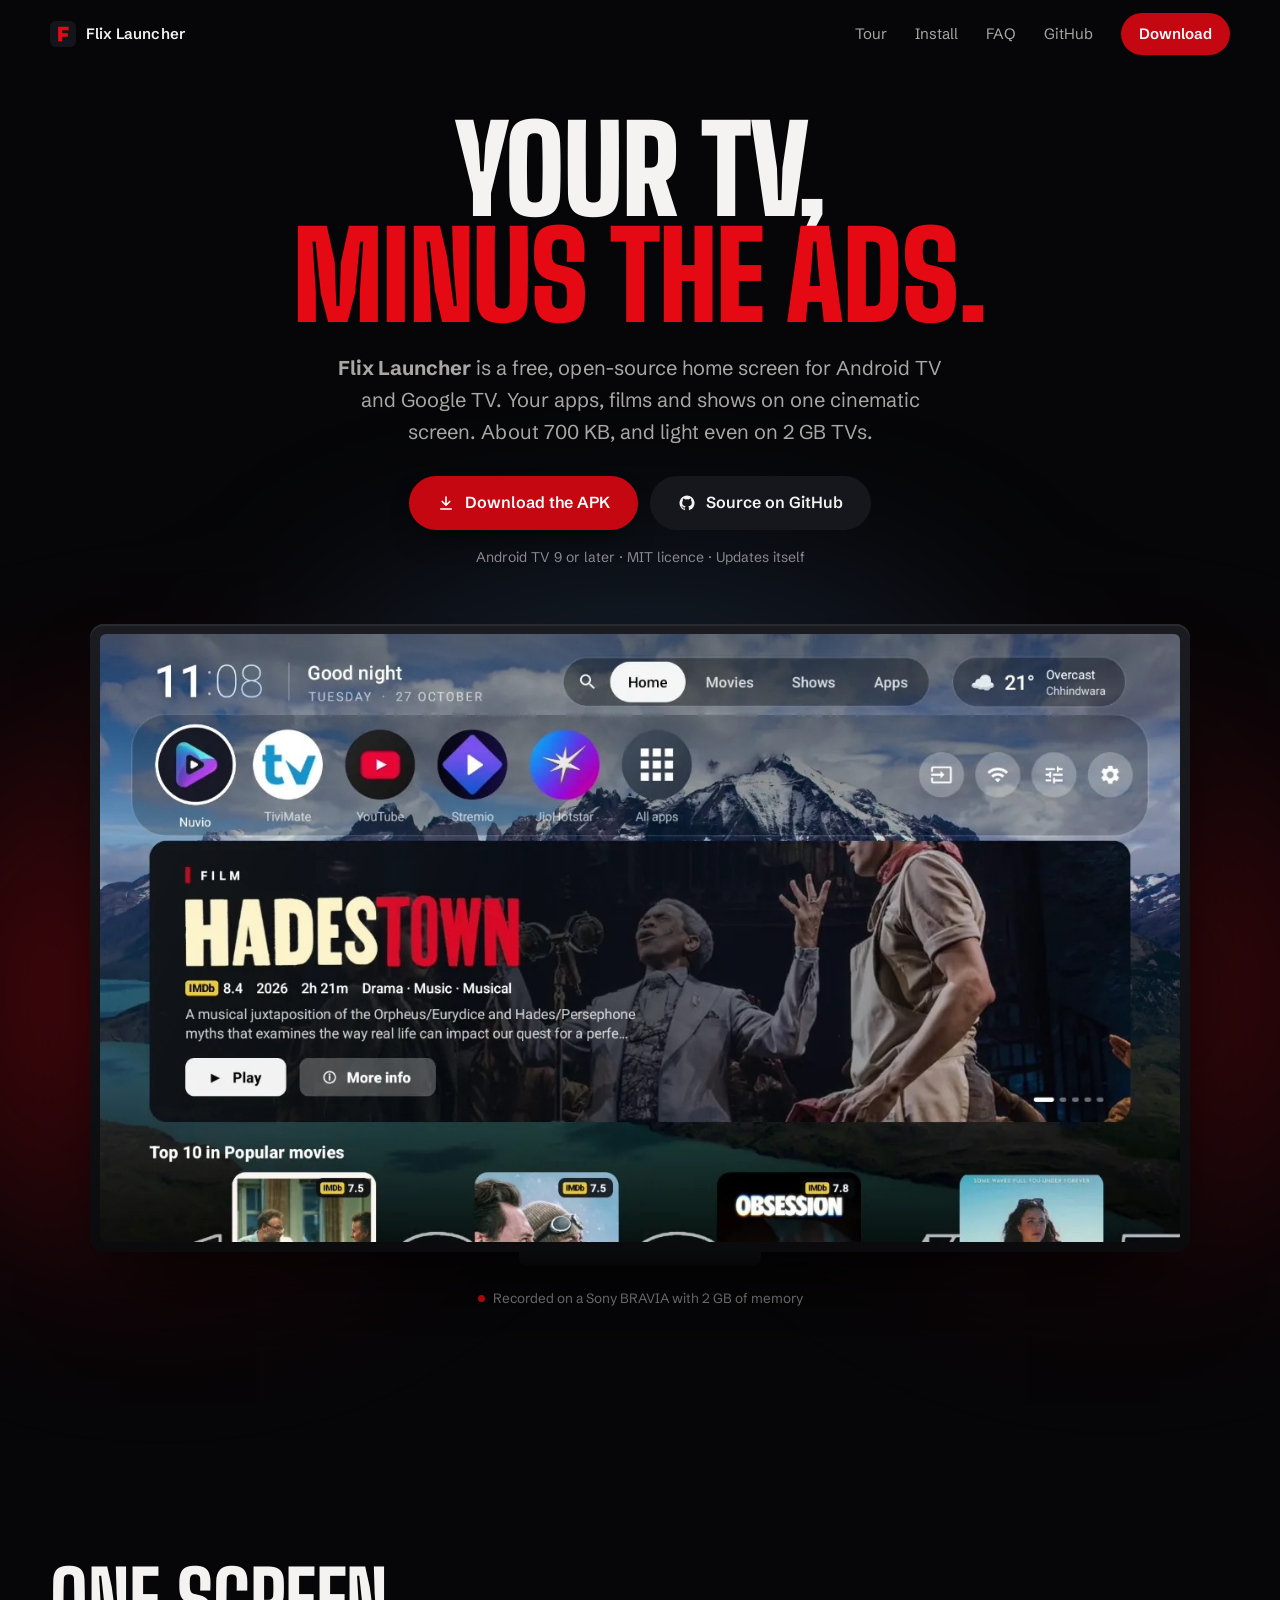
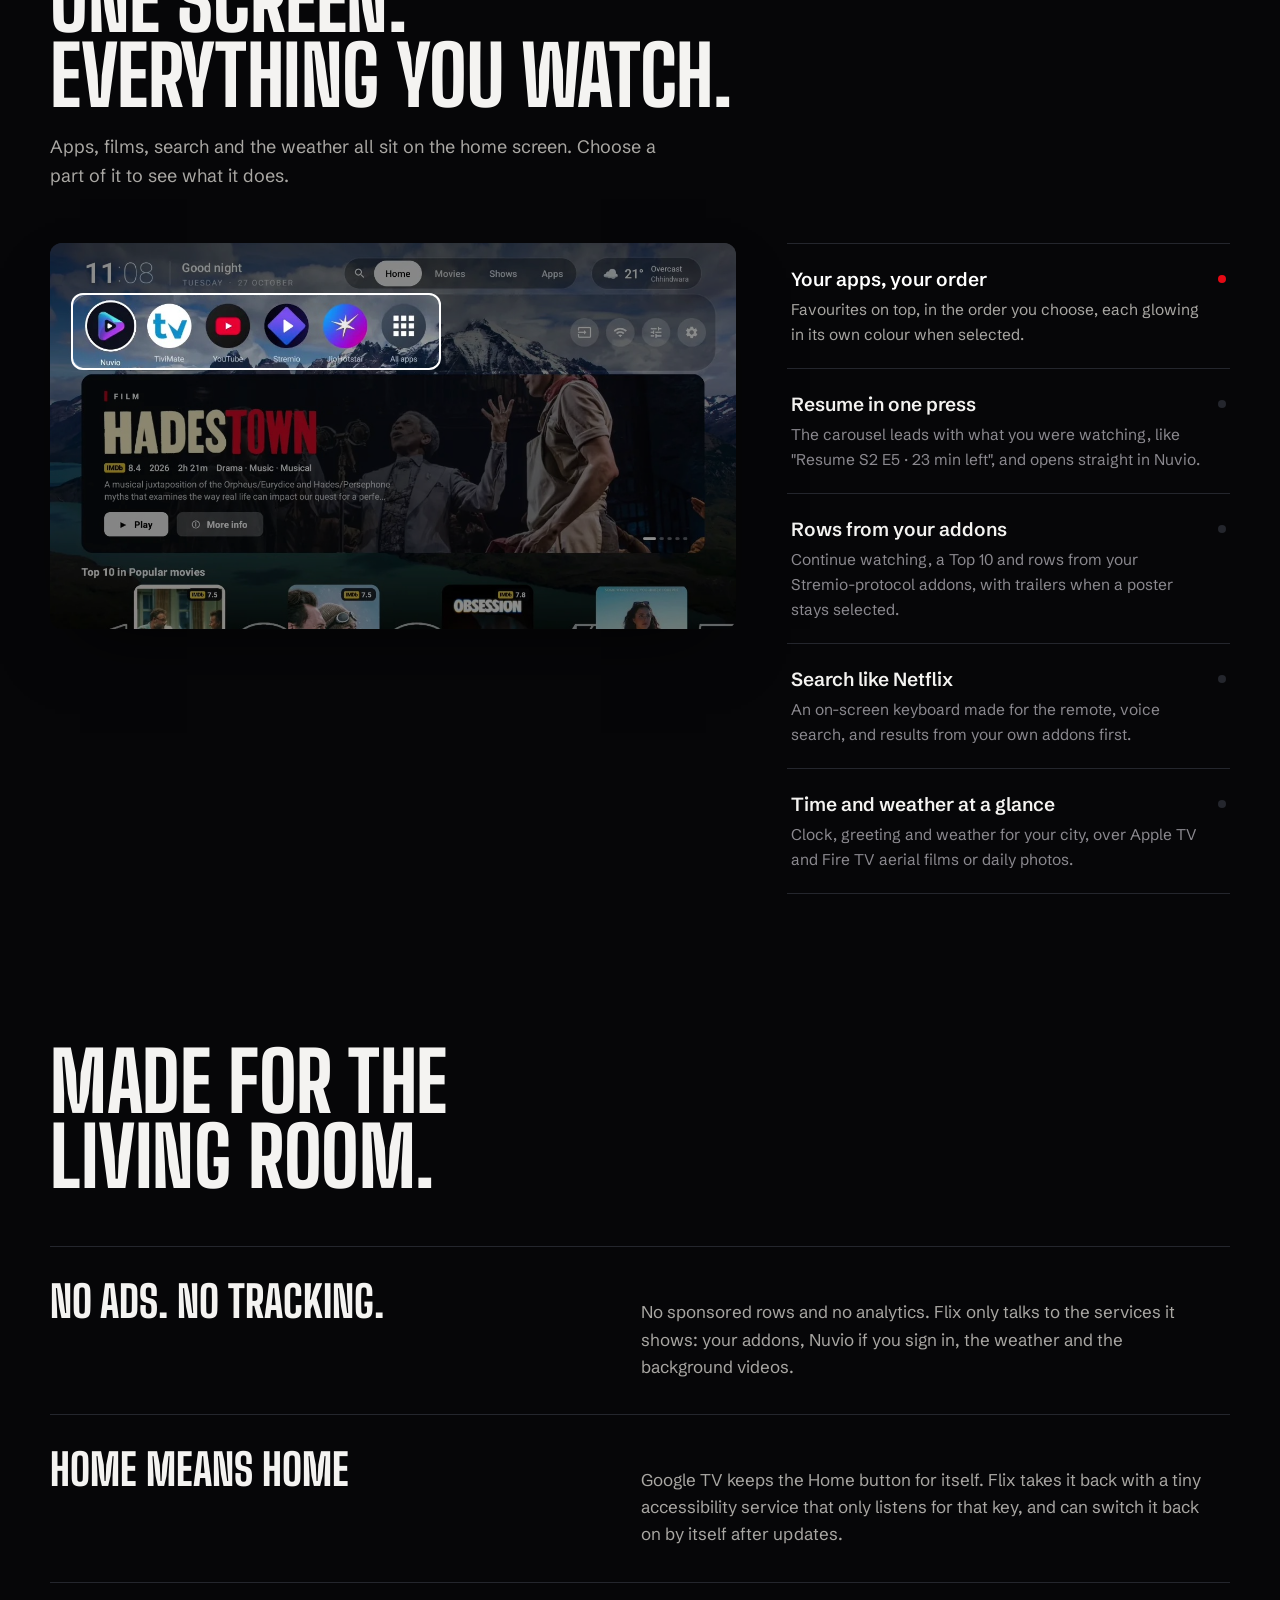
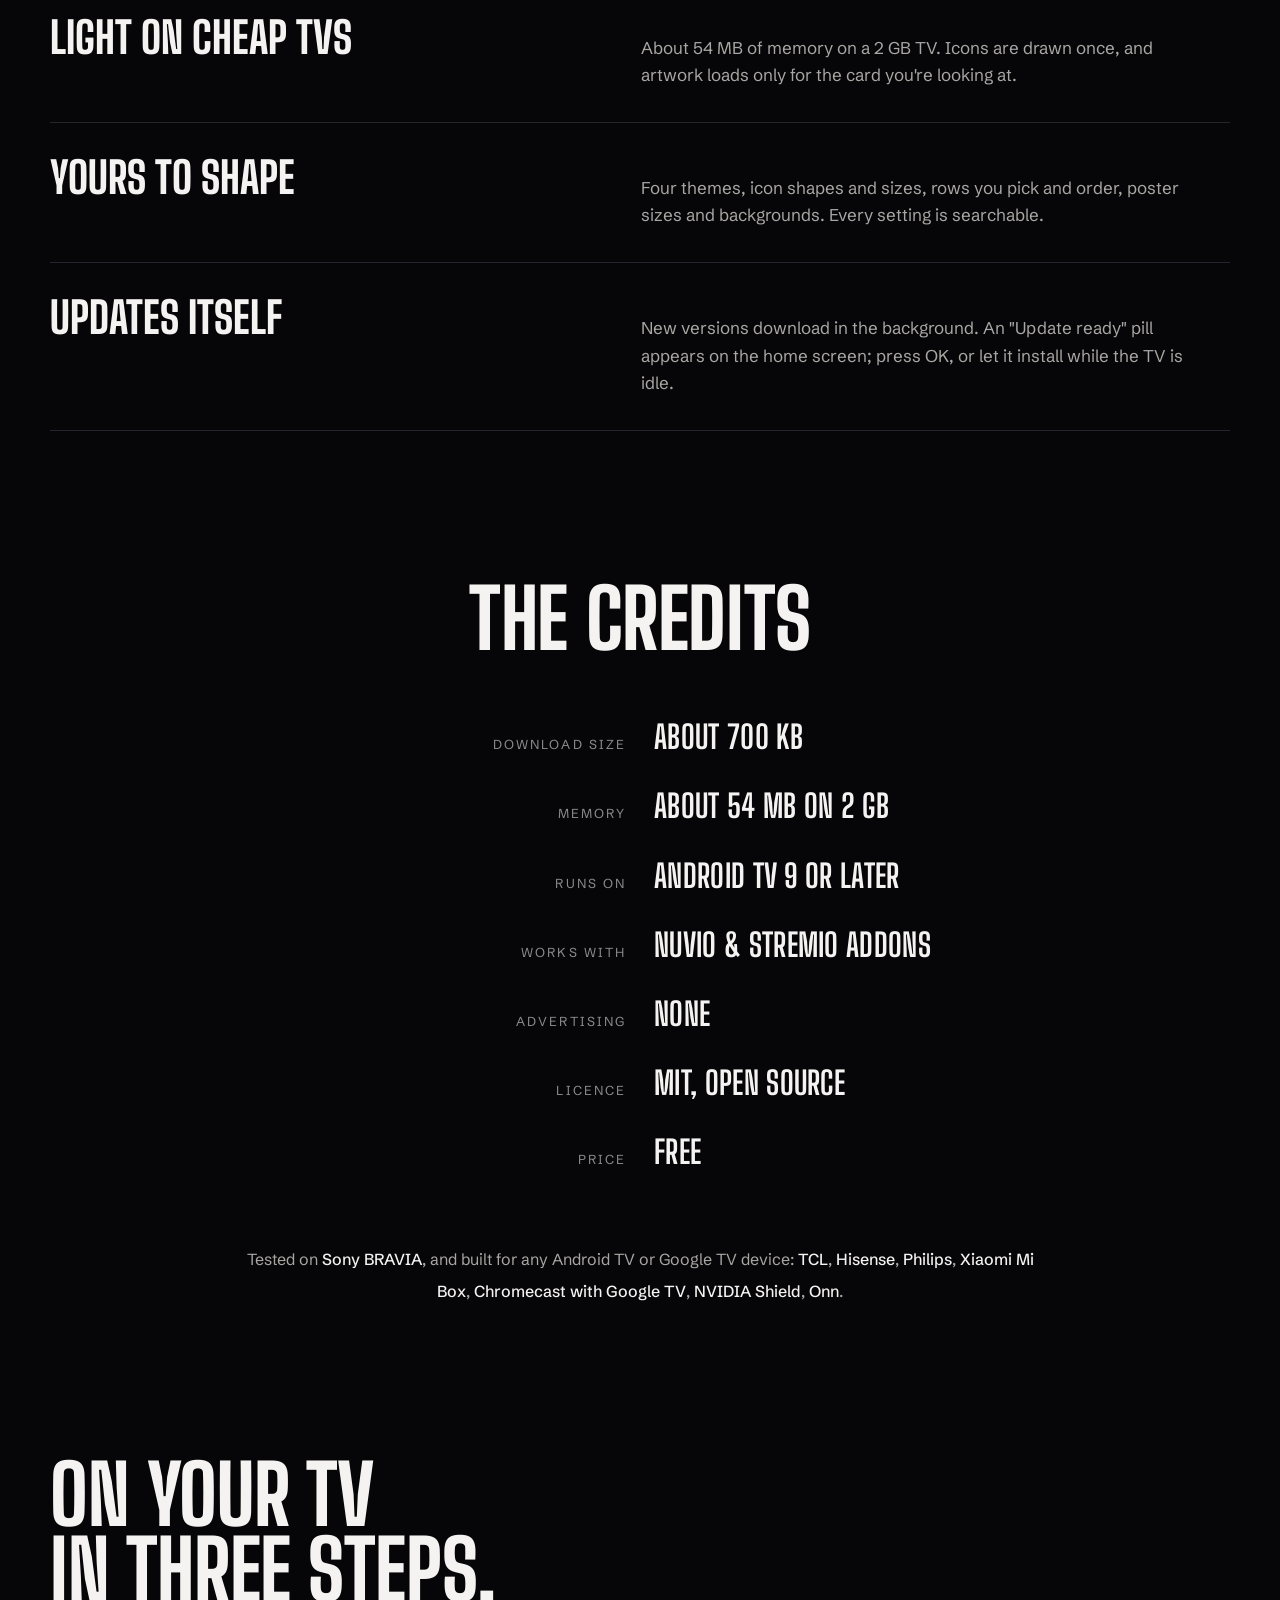
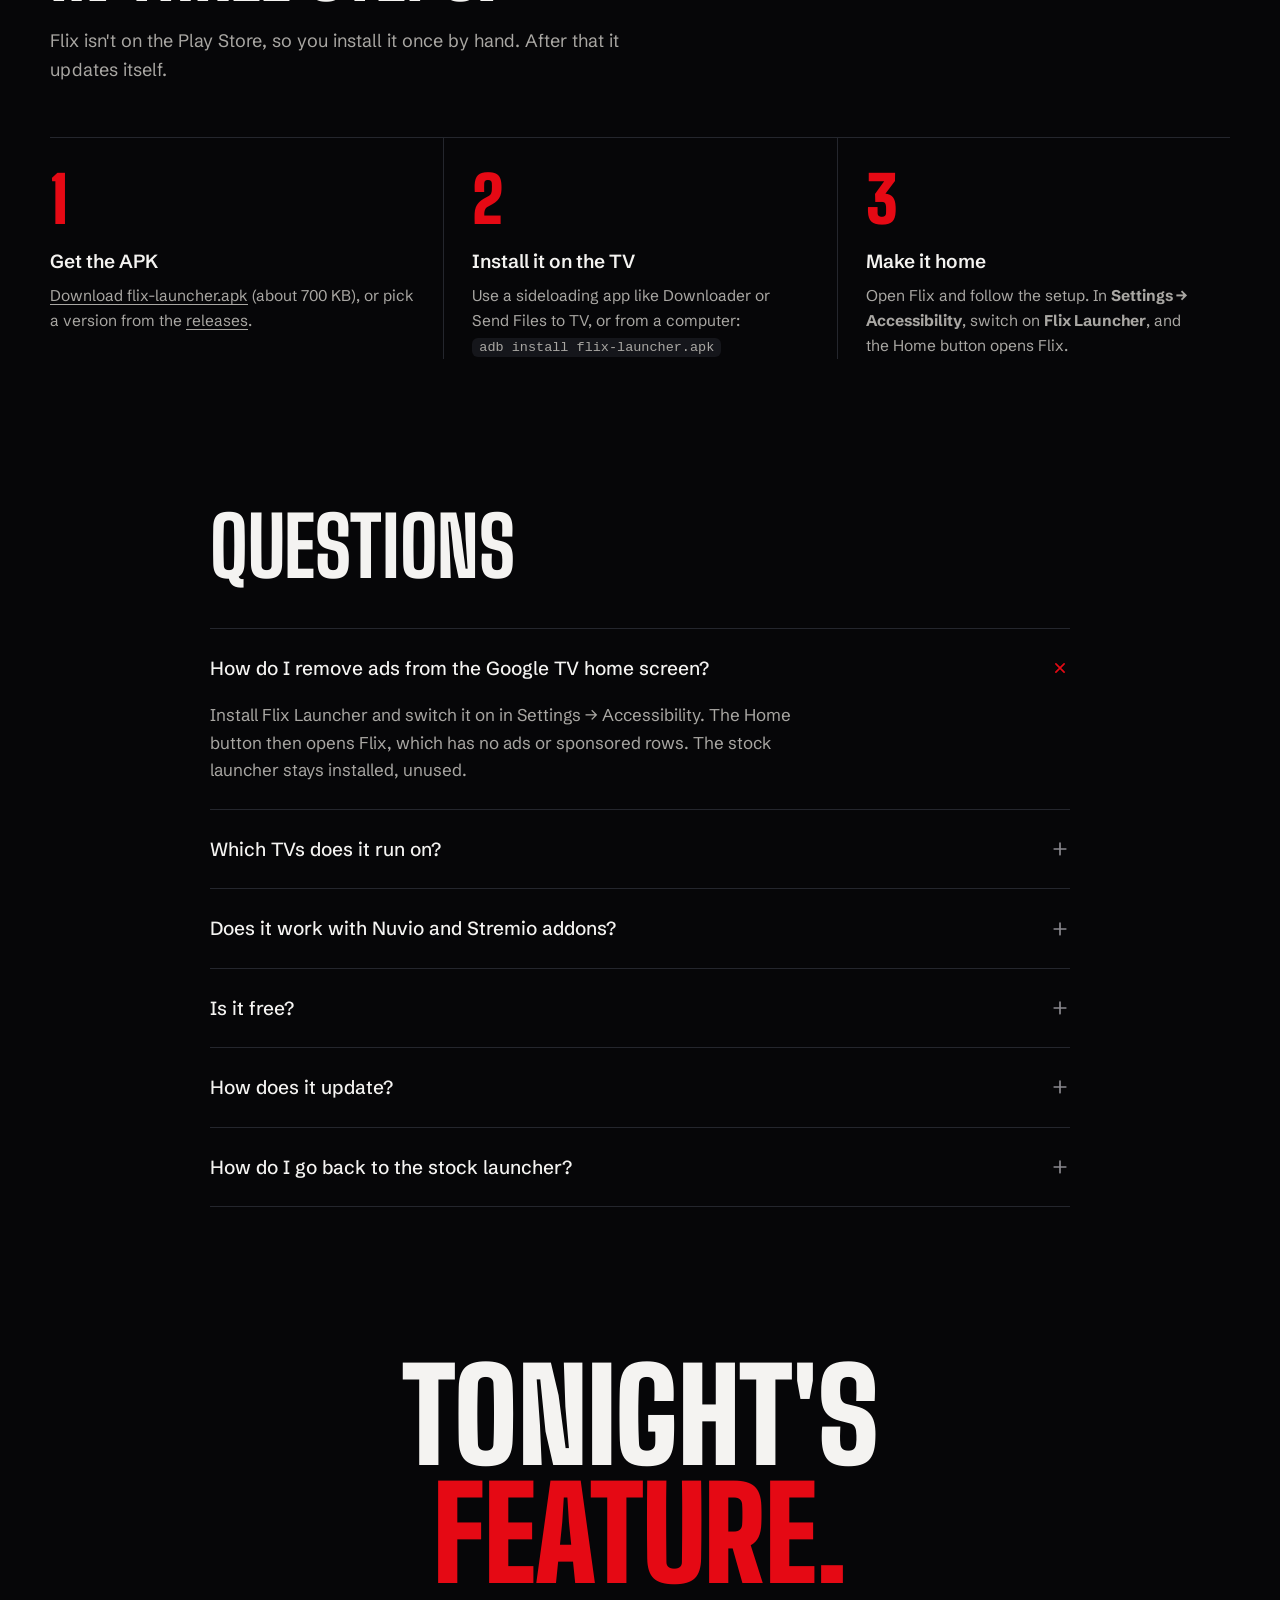
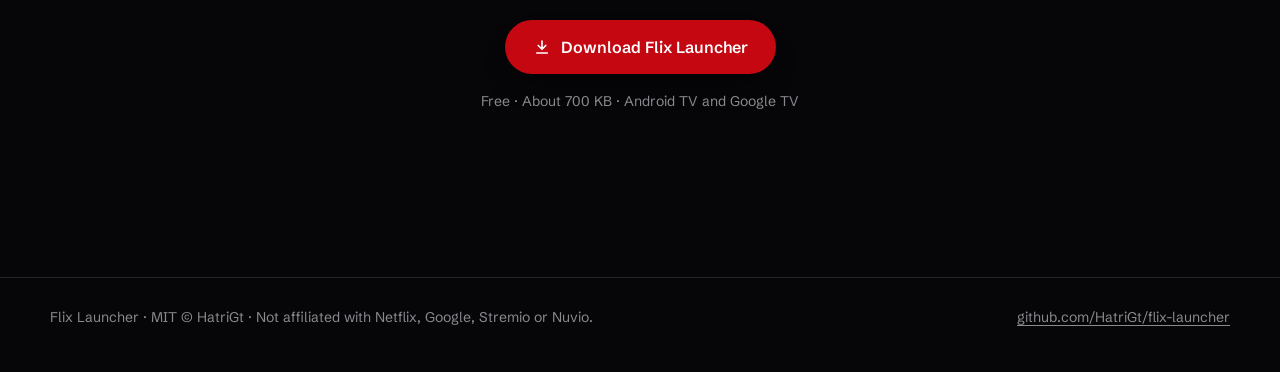
==== commit 3e96eafa: "docs: Download buttons go straight to the latest APK (releases/latest/download/flix-launcher.apk)" ====
--- a/docs/index.html
+++ b/docs/index.html
@@ -35,7 +35,7 @@
   "operatingSystem": "Android TV 9+, Google TV",
   "description": "A free, open-source, ad-free home screen for Android TV and Google TV with apps, films and shows on one screen.",
   "url": "https://hatrigt.github.io/flix-launcher/",
-  "downloadUrl": "https://github.com/HatriGt/flix-launcher/releases/latest",
+  "downloadUrl": "https://github.com/HatriGt/flix-launcher/releases/latest/download/flix-launcher.apk",
   "softwareHelp": "https://github.com/HatriGt/flix-launcher#faq",
   "image": "https://hatrigt.github.io/flix-launcher/social.png",
   "screenshot": "https://hatrigt.github.io/flix-launcher/home.jpg",
@@ -228,7 +228,7 @@
     <nav aria-label="Sections">
       <a href="#tour">Tour</a><a href="#install">Install</a><a href="#faq">FAQ</a>
       <a href="https://github.com/HatriGt/flix-launcher">GitHub</a>
-      <a class="get" href="https://github.com/HatriGt/flix-launcher/releases/latest">Download</a>
+      <a class="get" href="https://github.com/HatriGt/flix-launcher/releases/latest/download/flix-launcher.apk">Download</a>
     </nav>
   </div>
 </header>
@@ -239,7 +239,7 @@
       <h1 class="display">Your TV,<br><span class="red">minus the ads.</span></h1>
       <p class="lede"><strong>Flix Launcher</strong> is a free, open-source home screen for Android TV and Google TV. Your apps, films and shows on one cinematic screen. About 700&nbsp;KB, and light even on 2&nbsp;GB TVs.</p>
       <div class="cta">
-        <a class="btn primary" href="https://github.com/HatriGt/flix-launcher/releases/latest">
+        <a class="btn primary" href="https://github.com/HatriGt/flix-launcher/releases/latest/download/flix-launcher.apk">
           <svg viewBox="0 0 24 24" fill="none" stroke="currentColor" stroke-width="2.2" stroke-linecap="round" stroke-linejoin="round" aria-hidden="true"><path d="M12 4v11M7 10l5 5 5-5M5 20h14"/></svg>
           Download the APK
         </a>
@@ -335,8 +335,8 @@
       <h2 class="reveal">On your TV<br>in three steps.</h2>
       <p class="intro reveal">Flix isn't on the Play Store, so you install it once by hand. After that it updates itself.</p>
       <div class="steps">
-        <div class="step reveal"><em>1</em><h3>Get the APK</h3><p>Download <code>flix-launcher-&lt;version&gt;.apk</code> from the <a href="https://github.com/HatriGt/flix-launcher/releases/latest">latest release</a>.</p></div>
-        <div class="step reveal"><em>2</em><h3>Install it on the TV</h3><p>Use a sideloading app like Downloader or Send Files to TV, or from a computer: <code>adb install flix-launcher-*.apk</code></p></div>
+        <div class="step reveal"><em>1</em><h3>Get the APK</h3><p><a href="https://github.com/HatriGt/flix-launcher/releases/latest/download/flix-launcher.apk">Download flix-launcher.apk</a> (about 700&nbsp;KB), or pick a version from the <a href="https://github.com/HatriGt/flix-launcher/releases">releases</a>.</p></div>
+        <div class="step reveal"><em>2</em><h3>Install it on the TV</h3><p>Use a sideloading app like Downloader or Send Files to TV, or from a computer: <code>adb install flix-launcher.apk</code></p></div>
         <div class="step reveal"><em>3</em><h3>Make it home</h3><p>Open Flix and follow the setup. In <b>Settings → Accessibility</b>, switch on <b>Flix Launcher</b>, and the Home button opens Flix.</p></div>
       </div>
     </div>
@@ -358,7 +358,7 @@
     <div class="wrap">
       <h2 class="reveal">Tonight's<br><span style="color:var(--red)">feature.</span></h2>
       <div class="cta reveal">
-        <a class="btn primary" href="https://github.com/HatriGt/flix-launcher/releases/latest">
+        <a class="btn primary" href="https://github.com/HatriGt/flix-launcher/releases/latest/download/flix-launcher.apk">
           <svg viewBox="0 0 24 24" fill="none" stroke="currentColor" stroke-width="2.2" stroke-linecap="round" stroke-linejoin="round" aria-hidden="true"><path d="M12 4v11M7 10l5 5 5-5M5 20h14"/></svg>
           Download Flix Launcher
         </a>
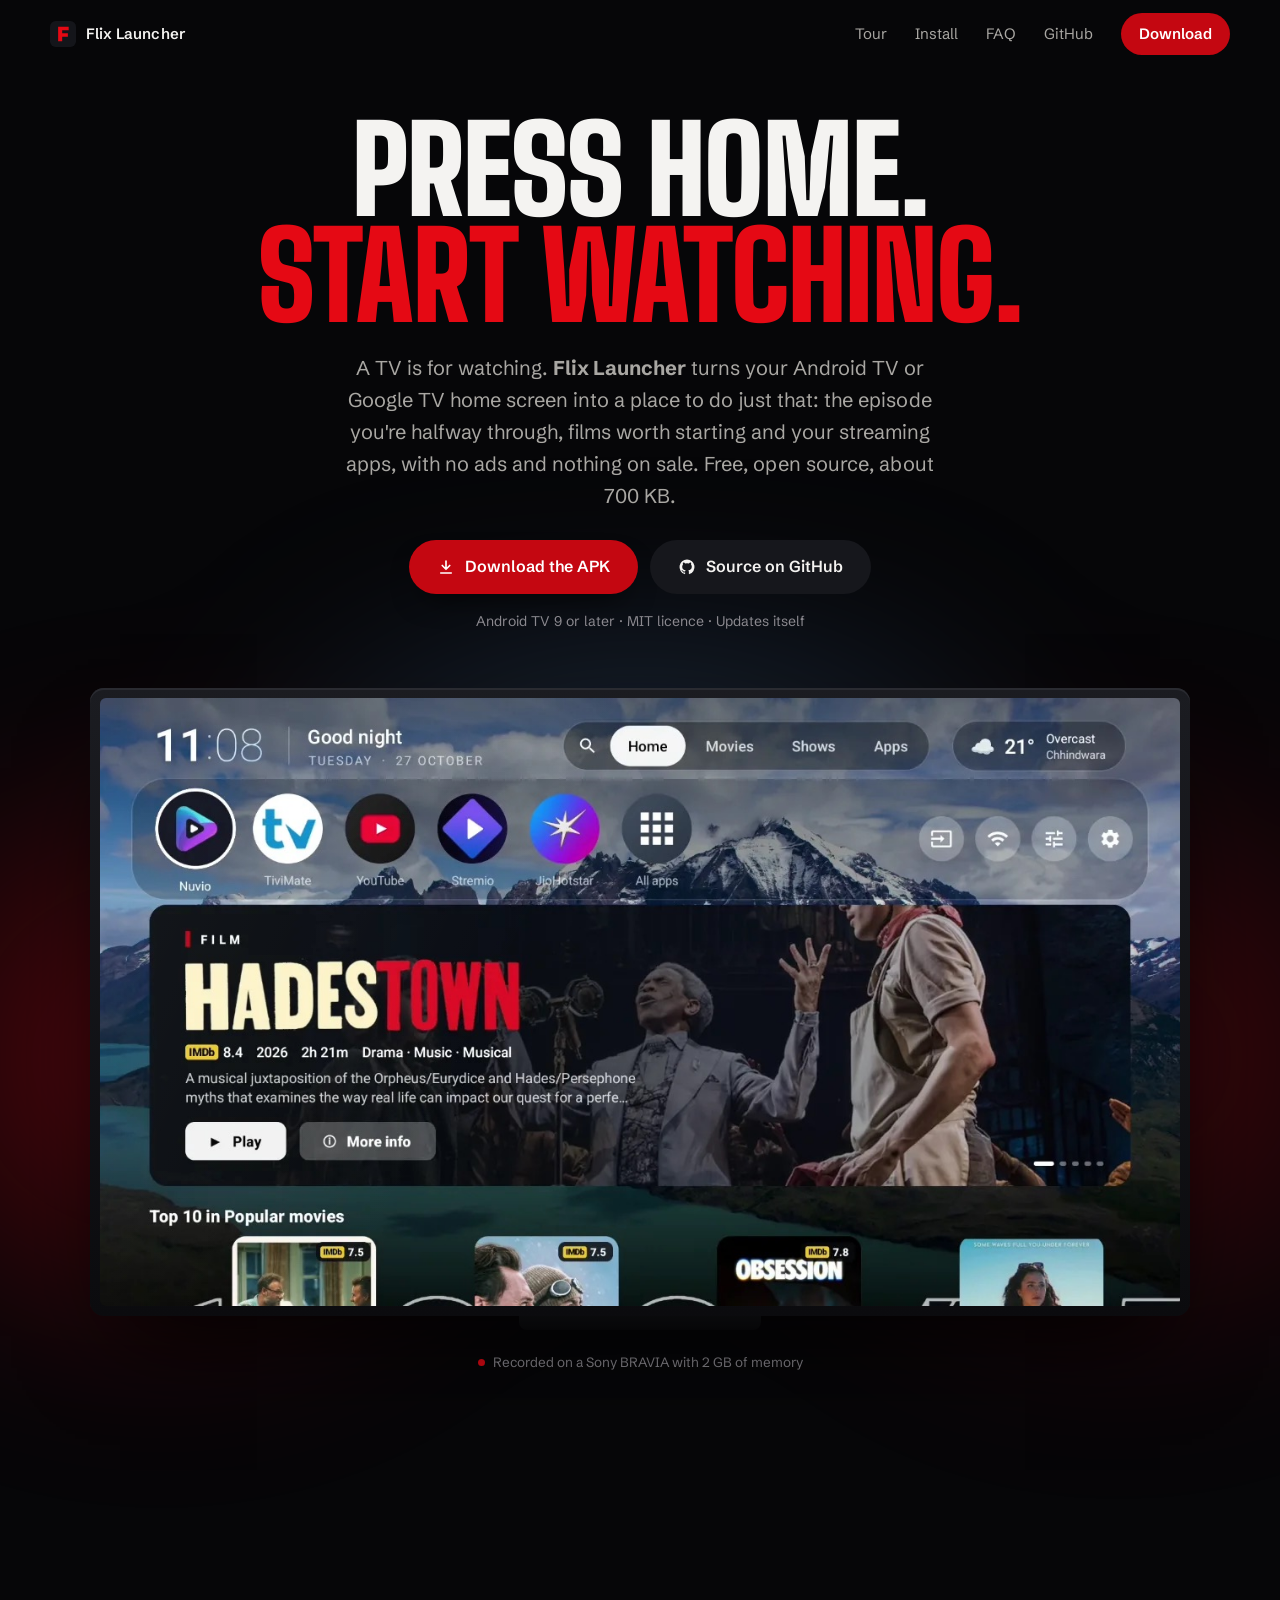
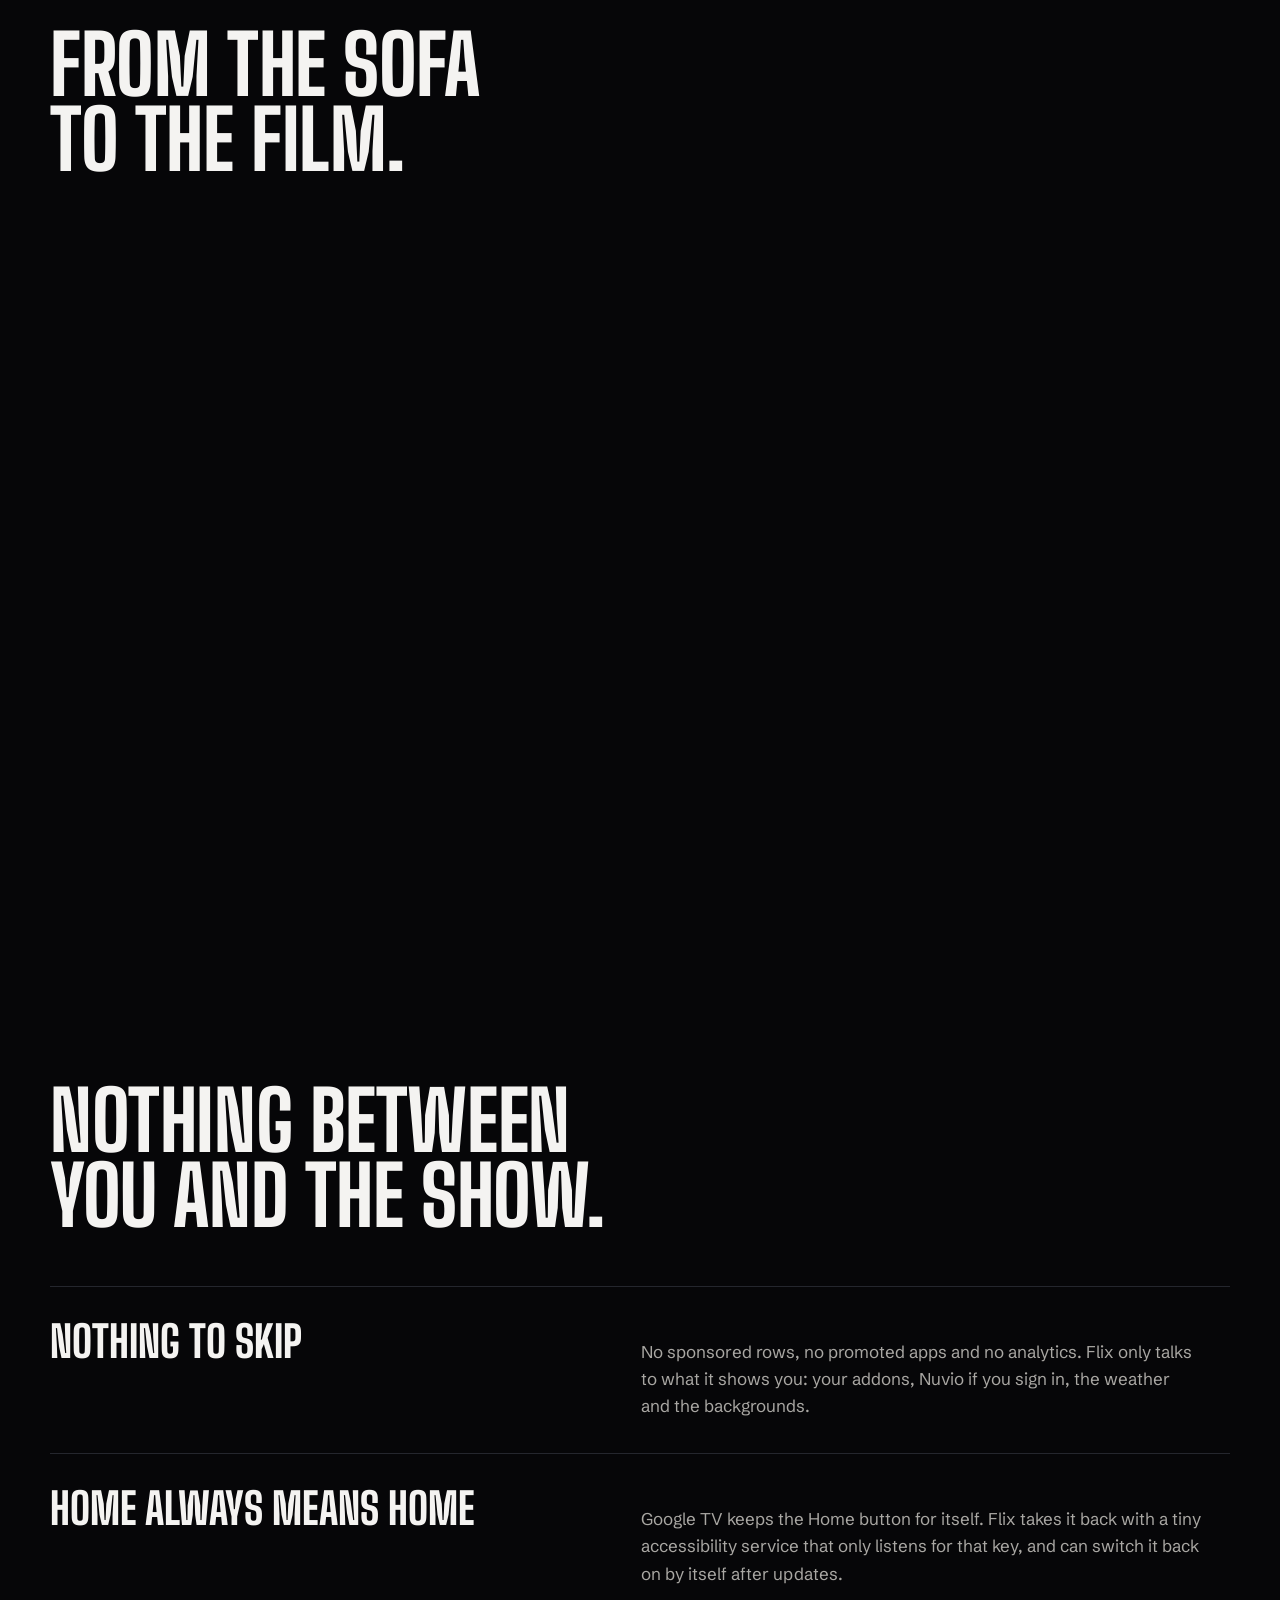
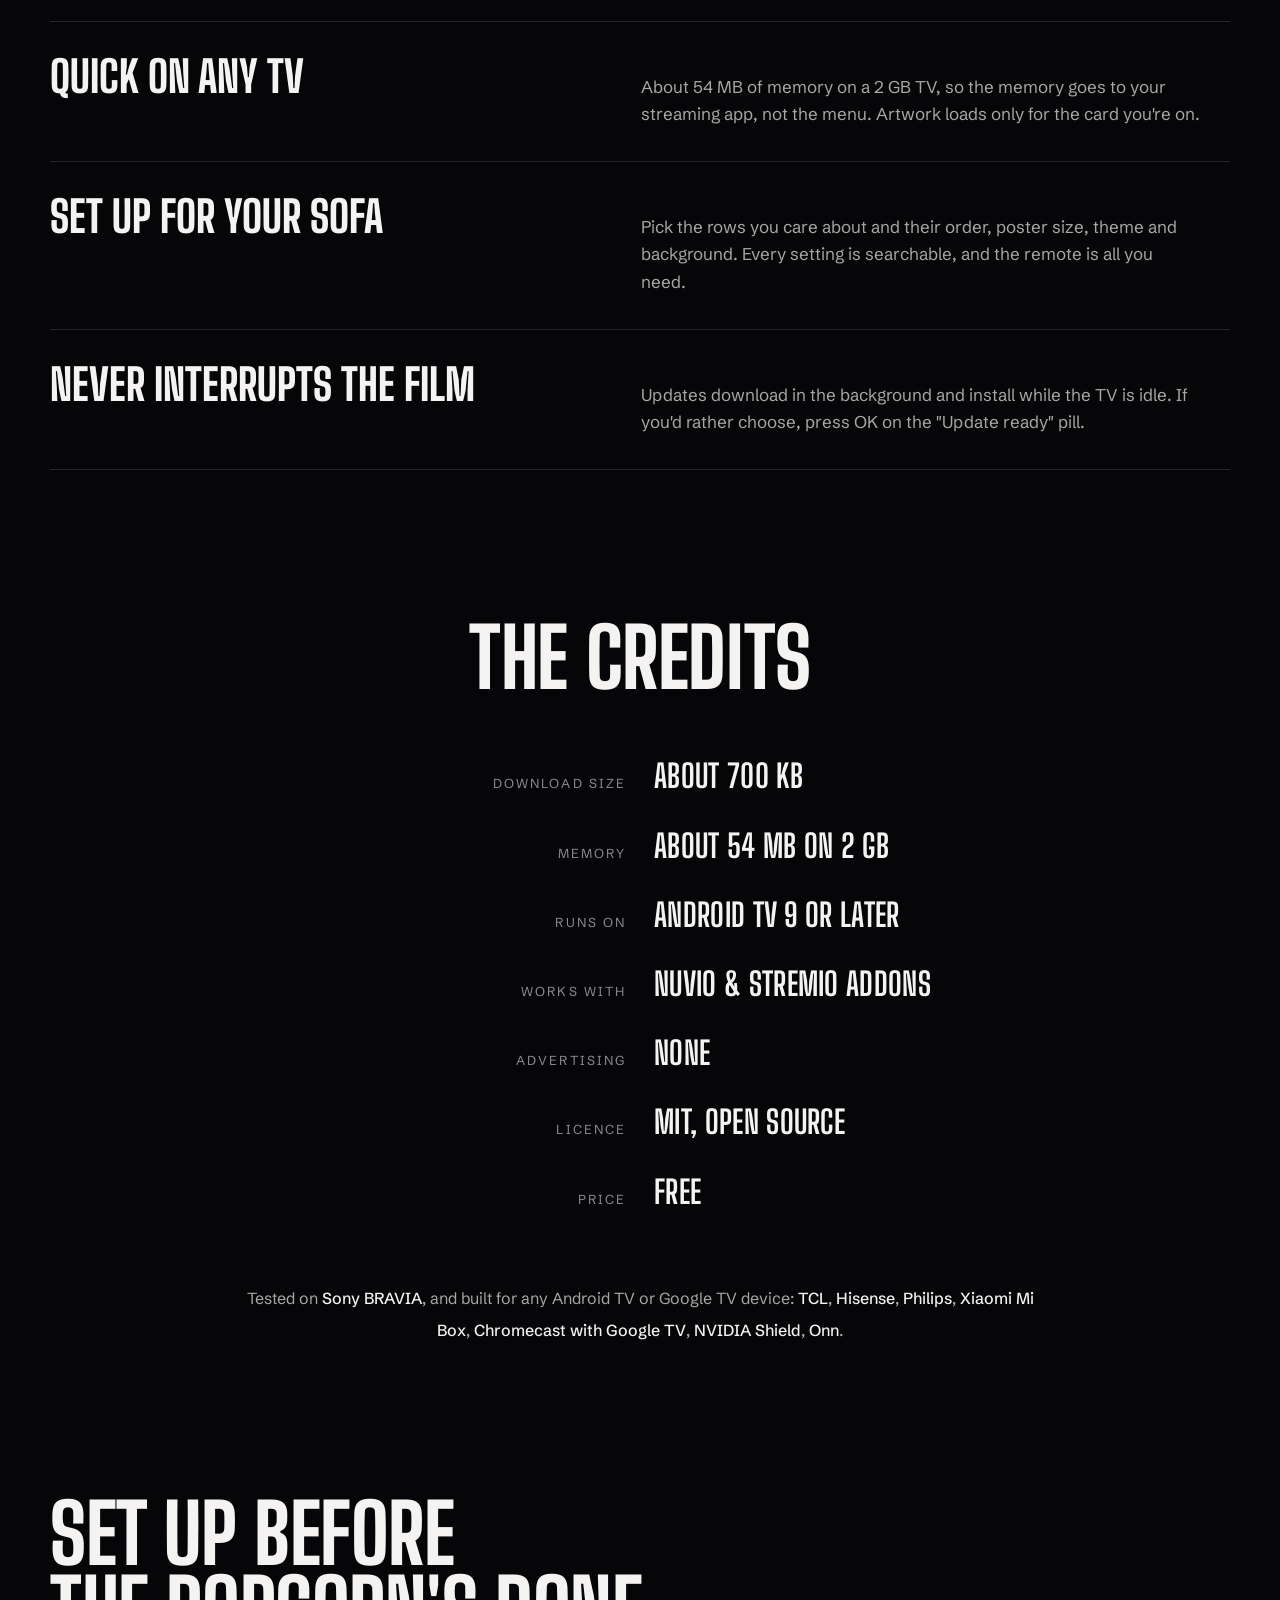
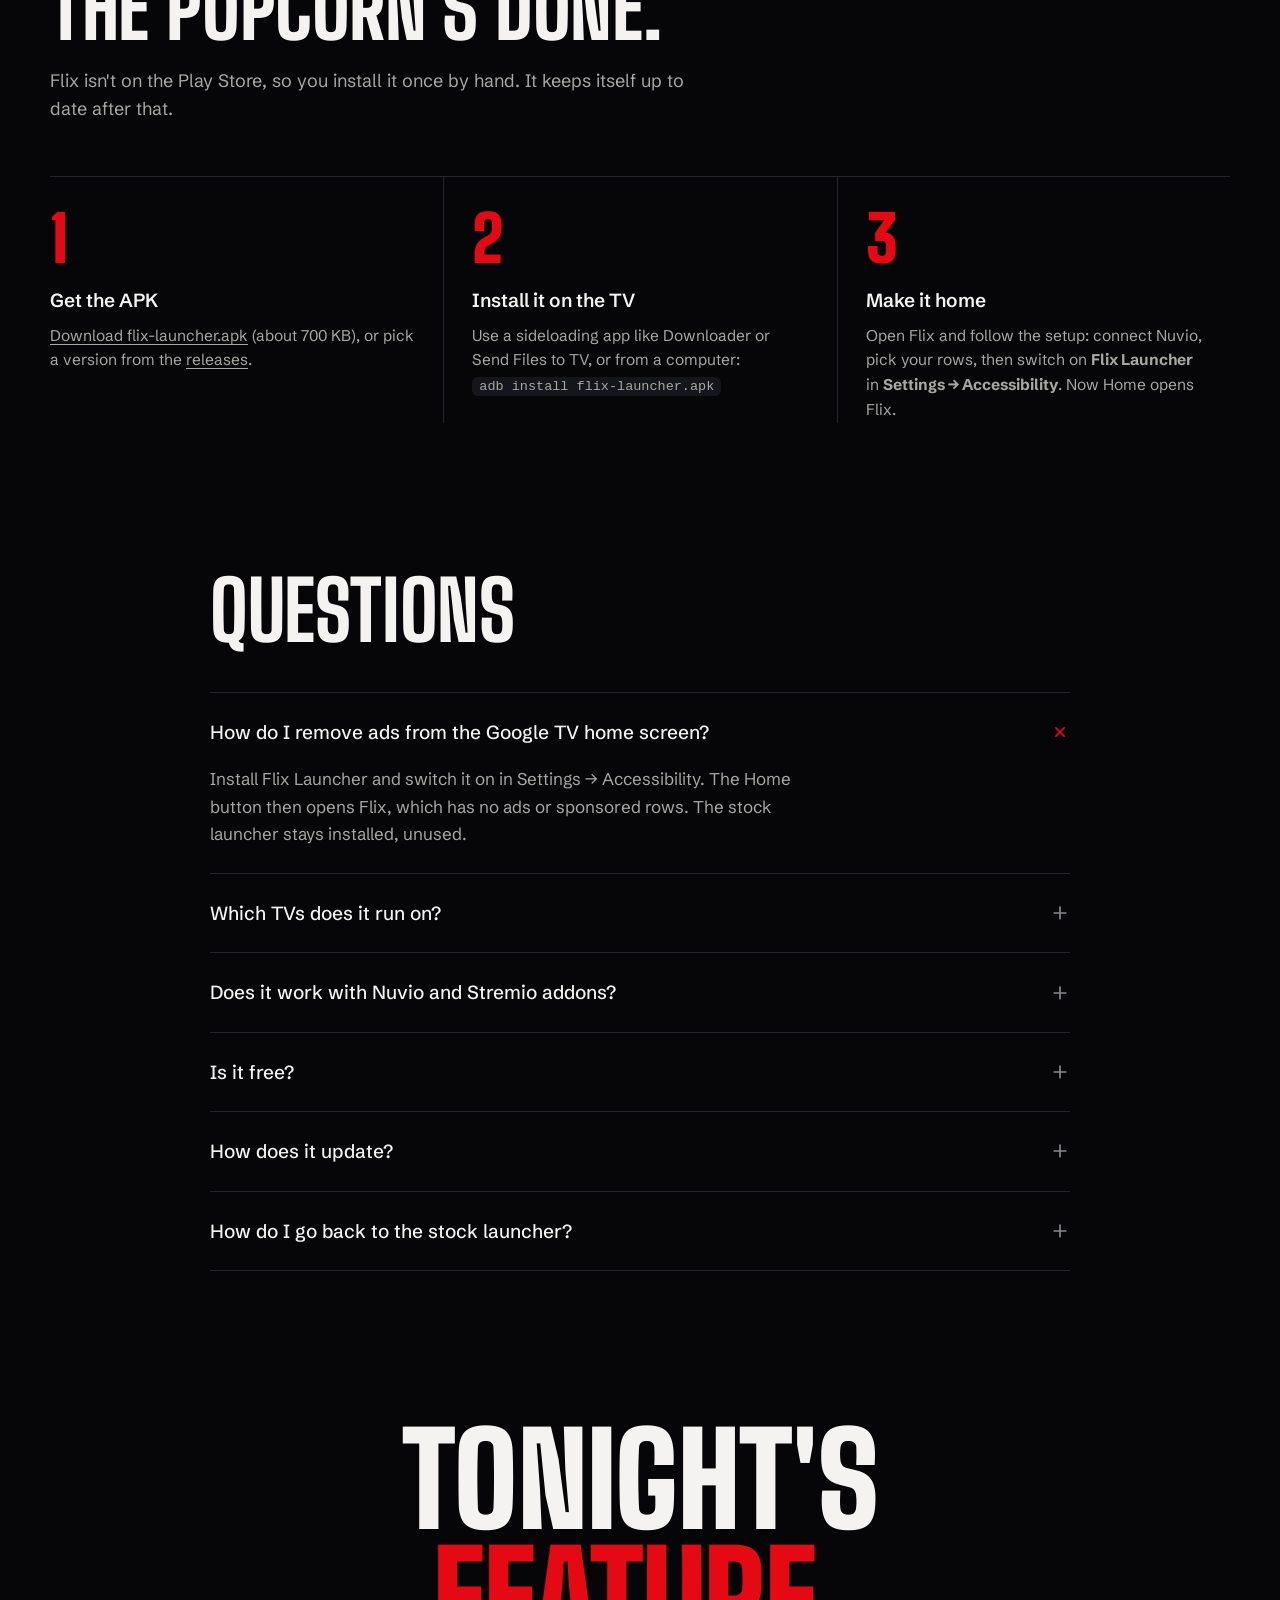
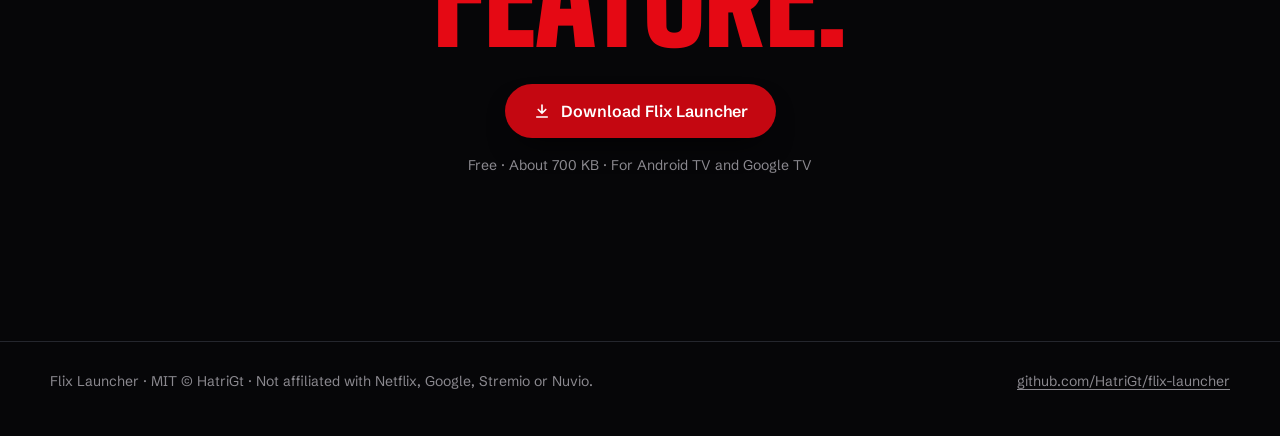
==== commit 10588a11: "docs: position Flix around watching: new site copy, README intro and repo description" ====
--- a/docs/index.html
+++ b/docs/index.html
@@ -3,22 +3,22 @@
 <head>
 <meta charset="utf-8">
 <meta name="viewport" content="width=device-width, initial-scale=1">
-<title>Flix Launcher: free, ad-free launcher for Android TV and Google TV</title>
-<meta name="description" content="Flix Launcher is a free, open-source, ad-free home screen for Android TV and Google TV. Apps, films and shows on one screen, Nuvio resume, aerial video backgrounds, about 700 KB. Works on Sony BRAVIA, TCL, Hisense, Chromecast and more.">
+<title>Flix Launcher: an ad-free Android TV and Google TV launcher made for watching</title>
+<meta name="description" content="Flix Launcher is a free, ad-free Android TV and Google TV launcher built for one thing: watching. Your shows to resume, films to start and streaming apps on one home screen, without ads or clutter. About 700 KB; works on Sony BRAVIA, TCL, Hisense, Chromecast and more.">
 <meta name="keywords" content="Flix Launcher, Android TV launcher, Google TV launcher, ad-free launcher, custom TV launcher, Nuvio, Stremio, Sony BRAVIA launcher, Chromecast launcher">
 <link rel="canonical" href="https://hatrigt.github.io/flix-launcher/">
 <meta name="theme-color" content="#060608">
 <meta property="og:type" content="website">
 <meta property="og:site_name" content="Flix Launcher">
-<meta property="og:title" content="Flix Launcher: free, ad-free launcher for Android TV and Google TV">
-<meta property="og:description" content="Your apps, films and shows on one cinematic home screen. No ads, about 700 KB, light on 2 GB TVs.">
+<meta property="og:title" content="Flix Launcher: an Android TV launcher made for watching">
+<meta property="og:description" content="Press Home and you're one click from your film. No ads, no clutter, about 700 KB.">
 <meta property="og:url" content="https://hatrigt.github.io/flix-launcher/">
 <meta property="og:image" content="https://hatrigt.github.io/flix-launcher/social.png">
 <meta property="og:image:width" content="1280">
 <meta property="og:image:height" content="640">
 <meta name="twitter:card" content="summary_large_image">
 <meta name="twitter:title" content="Flix Launcher for Android TV and Google TV">
-<meta name="twitter:description" content="A free, ad-free home screen for Android TV and Google TV.">
+<meta name="twitter:description" content="An ad-free Android TV and Google TV launcher made for watching.">
 <meta name="twitter:image" content="https://hatrigt.github.io/flix-launcher/social.png">
 <link rel="icon" href="data:image/svg+xml,%3Csvg xmlns='http://www.w3.org/2000/svg' viewBox='0 0 64 64'%3E%3Crect width='64' height='64' rx='14' fill='%23060608'/%3E%3Cpath d='M20 14h26v9H30v7h14v9H30v11H20z' fill='%23E50914'/%3E%3C/svg%3E">
 <link rel="preconnect" href="https://fonts.googleapis.com">
@@ -33,7 +33,7 @@
   "alternateName": "Flix TV Launcher",
   "applicationCategory": "UtilitiesApplication",
   "operatingSystem": "Android TV 9+, Google TV",
-  "description": "A free, open-source, ad-free home screen for Android TV and Google TV with apps, films and shows on one screen.",
+  "description": "A free, open-source, ad-free Android TV and Google TV launcher built around watching: resume, films, shows and streaming apps on one home screen.",
   "url": "https://hatrigt.github.io/flix-launcher/",
   "downloadUrl": "https://github.com/HatriGt/flix-launcher/releases/latest/download/flix-launcher.apk",
   "softwareHelp": "https://github.com/HatriGt/flix-launcher#faq",
@@ -236,8 +236,8 @@
 <main id="top">
   <div class="hero">
     <div class="wrap">
-      <h1 class="display">Your TV,<br><span class="red">minus the ads.</span></h1>
-      <p class="lede"><strong>Flix Launcher</strong> is a free, open-source home screen for Android TV and Google TV. Your apps, films and shows on one cinematic screen. About 700&nbsp;KB, and light even on 2&nbsp;GB TVs.</p>
+      <h1 class="display">Press Home.<br><span class="red">Start watching.</span></h1>
+      <p class="lede">A TV is for watching. <strong>Flix Launcher</strong> turns your Android TV or Google TV home screen into a place to do just that: the episode you're halfway through, films worth starting and your streaming apps, with no ads and nothing on sale. Free, open source, about 700&nbsp;KB.</p>
       <div class="cta">
         <a class="btn primary" href="https://github.com/HatriGt/flix-launcher/releases/latest/download/flix-launcher.apk">
           <svg viewBox="0 0 24 24" fill="none" stroke="currentColor" stroke-width="2.2" stroke-linecap="round" stroke-linejoin="round" aria-hidden="true"><path d="M12 4v11M7 10l5 5 5-5M5 20h14"/></svg>
@@ -279,8 +279,8 @@
 
   <section id="tour">
     <div class="wrap">
-      <h2 class="reveal">One screen.<br>Everything you watch.</h2>
-      <p class="intro reveal">Apps, films, search and the weather all sit on the home screen. Choose a part of it to see what it does.</p>
+      <h2 class="reveal">From the sofa<br>to the film.</h2>
+      <p class="intro reveal">The home screen shows what you're watching, not what someone wants to sell you. Choose a part of it to see what it does.</p>
       <div class="tour reveal">
         <figure class="shot" style="margin:0">
           <img src="home.jpg" width="1280" height="720" loading="lazy" alt="The Flix Launcher home screen with clock, favourite apps, a featured film and a Top 10 row">
@@ -291,11 +291,11 @@
           <div class="zone" data-zone="4" style="left:4%;top:3%;width:32%;height:10.5%"></div>
         </figure>
         <ol>
-          <li><button data-zone="0"><b>Your apps, your order</b><span>Favourites on top, in the order you choose, each glowing in its own colour when selected.</span></button></li>
-          <li><button data-zone="1"><b>Resume in one press</b><span>The carousel leads with what you were watching, like "Resume S2 E5 · 23 min left", and opens straight in Nuvio.</span></button></li>
-          <li><button data-zone="2"><b>Rows from your addons</b><span>Continue watching, a Top 10 and rows from your Stremio-protocol addons, with trailers when a poster stays selected.</span></button></li>
-          <li><button data-zone="3"><b>Search like Netflix</b><span>An on-screen keyboard made for the remote, voice search, and results from your own addons first.</span></button></li>
-          <li><button data-zone="4"><b>Time and weather at a glance</b><span>Clock, greeting and weather for your city, over Apple TV and Fire TV aerial films or daily photos.</span></button></li>
+          <li><button data-zone="0"><b>Only the apps you open</b><span>Your streaming apps on top, in your order. Everything else stays out of sight until you go looking.</span></button></li>
+          <li><button data-zone="1"><b>Pick up where you stopped</b><span>The carousel opens on your last episode, like "Resume S2 E5 · 23 min left". One press and it's playing in Nuvio.</span></button></li>
+          <li><button data-zone="2"><b>Something to watch, already there</b><span>Continue watching, a Top 10 and rows from your addons. Linger on a poster and its trailer starts.</span></button></li>
+          <li><button data-zone="3"><b>Find a film, not an app</b><span>Type with the remote or just say it. Results come from your own addons, so whatever you find, you can play.</span></button></li>
+          <li><button data-zone="4"><b>A good-looking screen at rest</b><span>Clock and weather for your city over aerial films or daily photos, so the TV looks right even when nothing's on.</span></button></li>
         </ol>
       </div>
     </div>
@@ -303,13 +303,13 @@
 
   <section id="features">
     <div class="wrap">
-      <h2 class="reveal">Made for the<br>living room.</h2>
+      <h2 class="reveal">Nothing between<br>you and the show.</h2>
       <div class="lines">
-        <div class="line reveal"><h3>No ads. No tracking.</h3><p>No sponsored rows and no analytics. Flix only talks to the services it shows: your addons, Nuvio if you sign in, the weather and the background videos.</p></div>
-        <div class="line reveal"><h3>Home means home</h3><p>Google TV keeps the Home button for itself. Flix takes it back with a tiny accessibility service that only listens for that key, and can switch it back on by itself after updates.</p></div>
-        <div class="line reveal"><h3>Light on cheap TVs</h3><p>About 54&nbsp;MB of memory on a 2&nbsp;GB TV. Icons are drawn once, and artwork loads only for the card you're looking at.</p></div>
-        <div class="line reveal"><h3>Yours to shape</h3><p>Four themes, icon shapes and sizes, rows you pick and order, poster sizes and backgrounds. Every setting is searchable.</p></div>
-        <div class="line reveal"><h3>Updates itself</h3><p>New versions download in the background. An "Update ready" pill appears on the home screen; press OK, or let it install while the TV is idle.</p></div>
+        <div class="line reveal"><h3>Nothing to skip</h3><p>No sponsored rows, no promoted apps and no analytics. Flix only talks to what it shows you: your addons, Nuvio if you sign in, the weather and the backgrounds.</p></div>
+        <div class="line reveal"><h3>Home always means home</h3><p>Google TV keeps the Home button for itself. Flix takes it back with a tiny accessibility service that only listens for that key, and can switch it back on by itself after updates.</p></div>
+        <div class="line reveal"><h3>Quick on any TV</h3><p>About 54&nbsp;MB of memory on a 2&nbsp;GB TV, so the memory goes to your streaming app, not the menu. Artwork loads only for the card you're on.</p></div>
+        <div class="line reveal"><h3>Set up for your sofa</h3><p>Pick the rows you care about and their order, poster size, theme and background. Every setting is searchable, and the remote is all you need.</p></div>
+        <div class="line reveal"><h3>Never interrupts the film</h3><p>Updates download in the background and install while the TV is idle. If you'd rather choose, press OK on the "Update ready" pill.</p></div>
       </div>
     </div>
   </section>
@@ -332,12 +332,12 @@
 
   <section id="install">
     <div class="wrap">
-      <h2 class="reveal">On your TV<br>in three steps.</h2>
-      <p class="intro reveal">Flix isn't on the Play Store, so you install it once by hand. After that it updates itself.</p>
+      <h2 class="reveal">Set up before<br>the popcorn's done.</h2>
+      <p class="intro reveal">Flix isn't on the Play Store, so you install it once by hand. It keeps itself up to date after that.</p>
       <div class="steps">
         <div class="step reveal"><em>1</em><h3>Get the APK</h3><p><a href="https://github.com/HatriGt/flix-launcher/releases/latest/download/flix-launcher.apk">Download flix-launcher.apk</a> (about 700&nbsp;KB), or pick a version from the <a href="https://github.com/HatriGt/flix-launcher/releases">releases</a>.</p></div>
         <div class="step reveal"><em>2</em><h3>Install it on the TV</h3><p>Use a sideloading app like Downloader or Send Files to TV, or from a computer: <code>adb install flix-launcher.apk</code></p></div>
-        <div class="step reveal"><em>3</em><h3>Make it home</h3><p>Open Flix and follow the setup. In <b>Settings → Accessibility</b>, switch on <b>Flix Launcher</b>, and the Home button opens Flix.</p></div>
+        <div class="step reveal"><em>3</em><h3>Make it home</h3><p>Open Flix and follow the setup: connect Nuvio, pick your rows, then switch on <b>Flix Launcher</b> in <b>Settings → Accessibility</b>. Now Home opens Flix.</p></div>
       </div>
     </div>
   </section>
@@ -363,7 +363,7 @@
           Download Flix Launcher
         </a>
       </div>
-      <p class="fine">Free · About 700 KB · Android TV and Google TV</p>
+      <p class="fine">Free · About 700 KB · For Android TV and Google TV</p>
     </div>
   </section>
 </main>
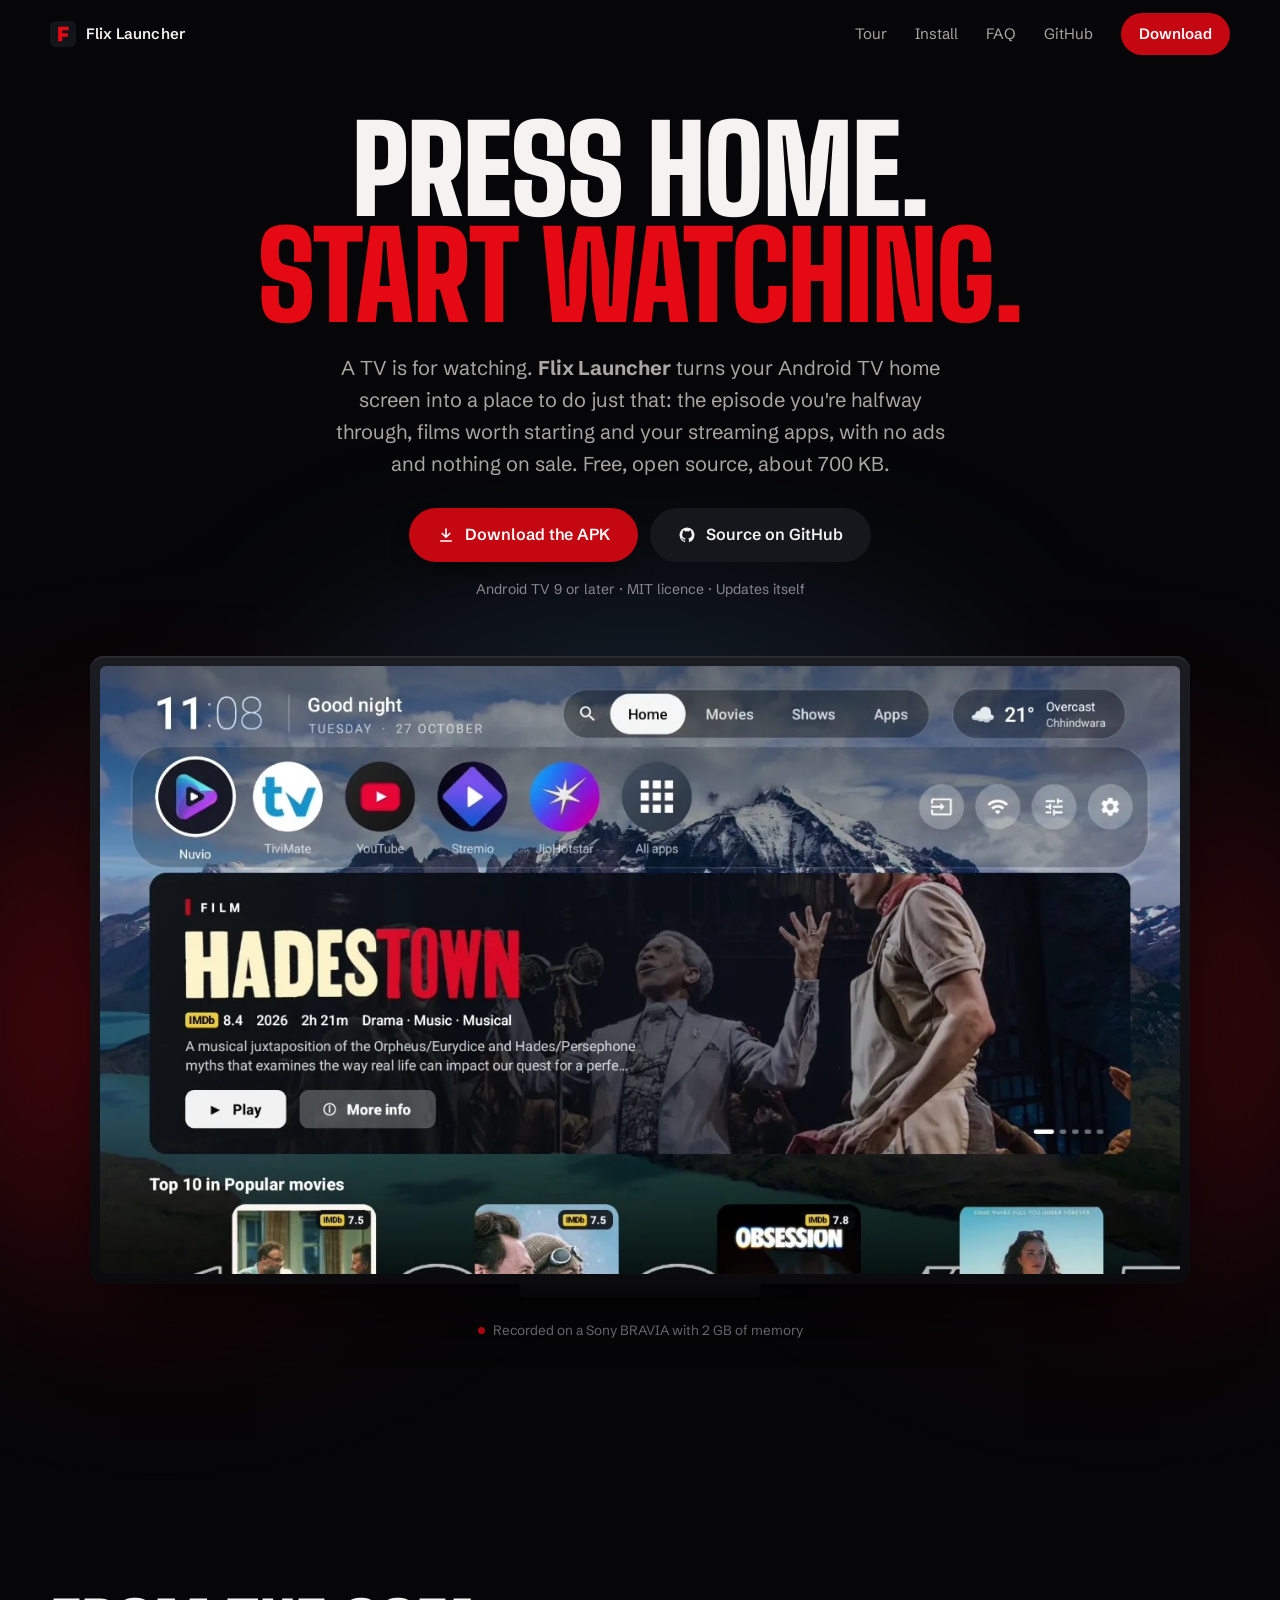
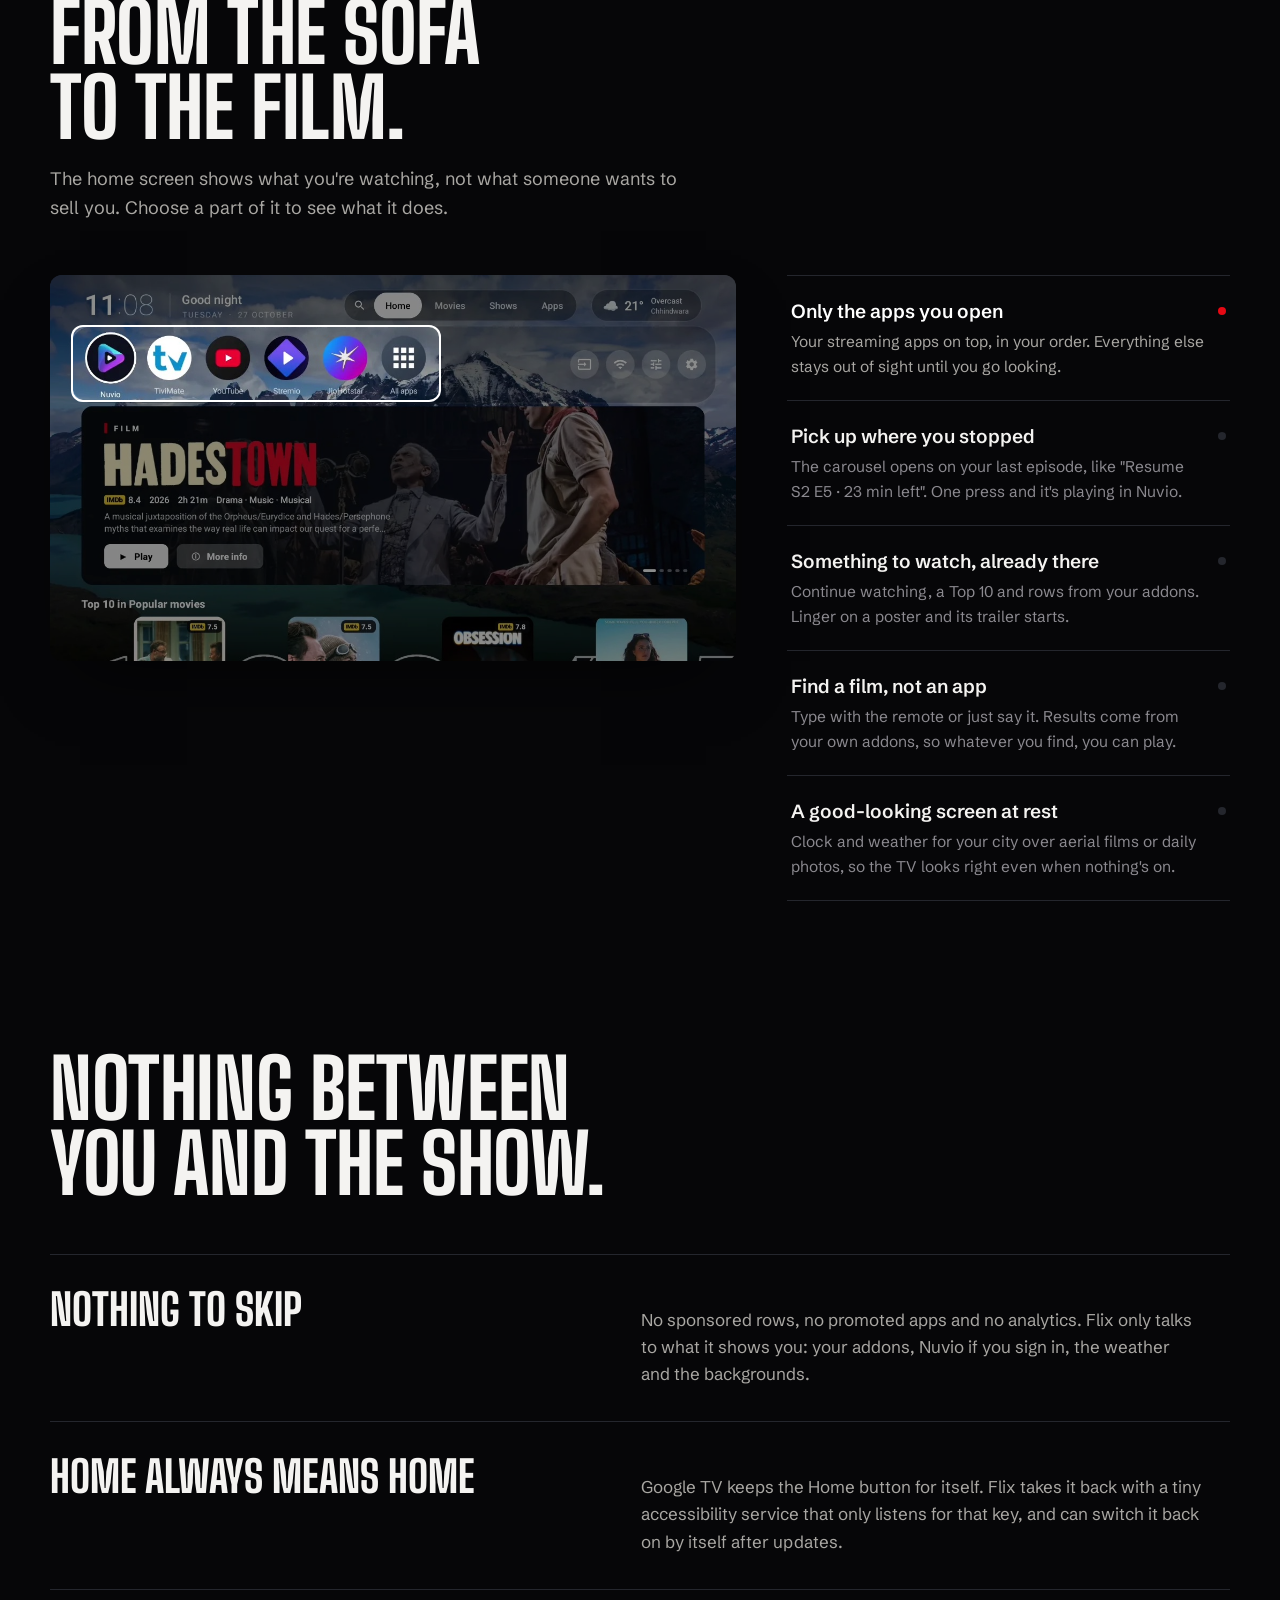
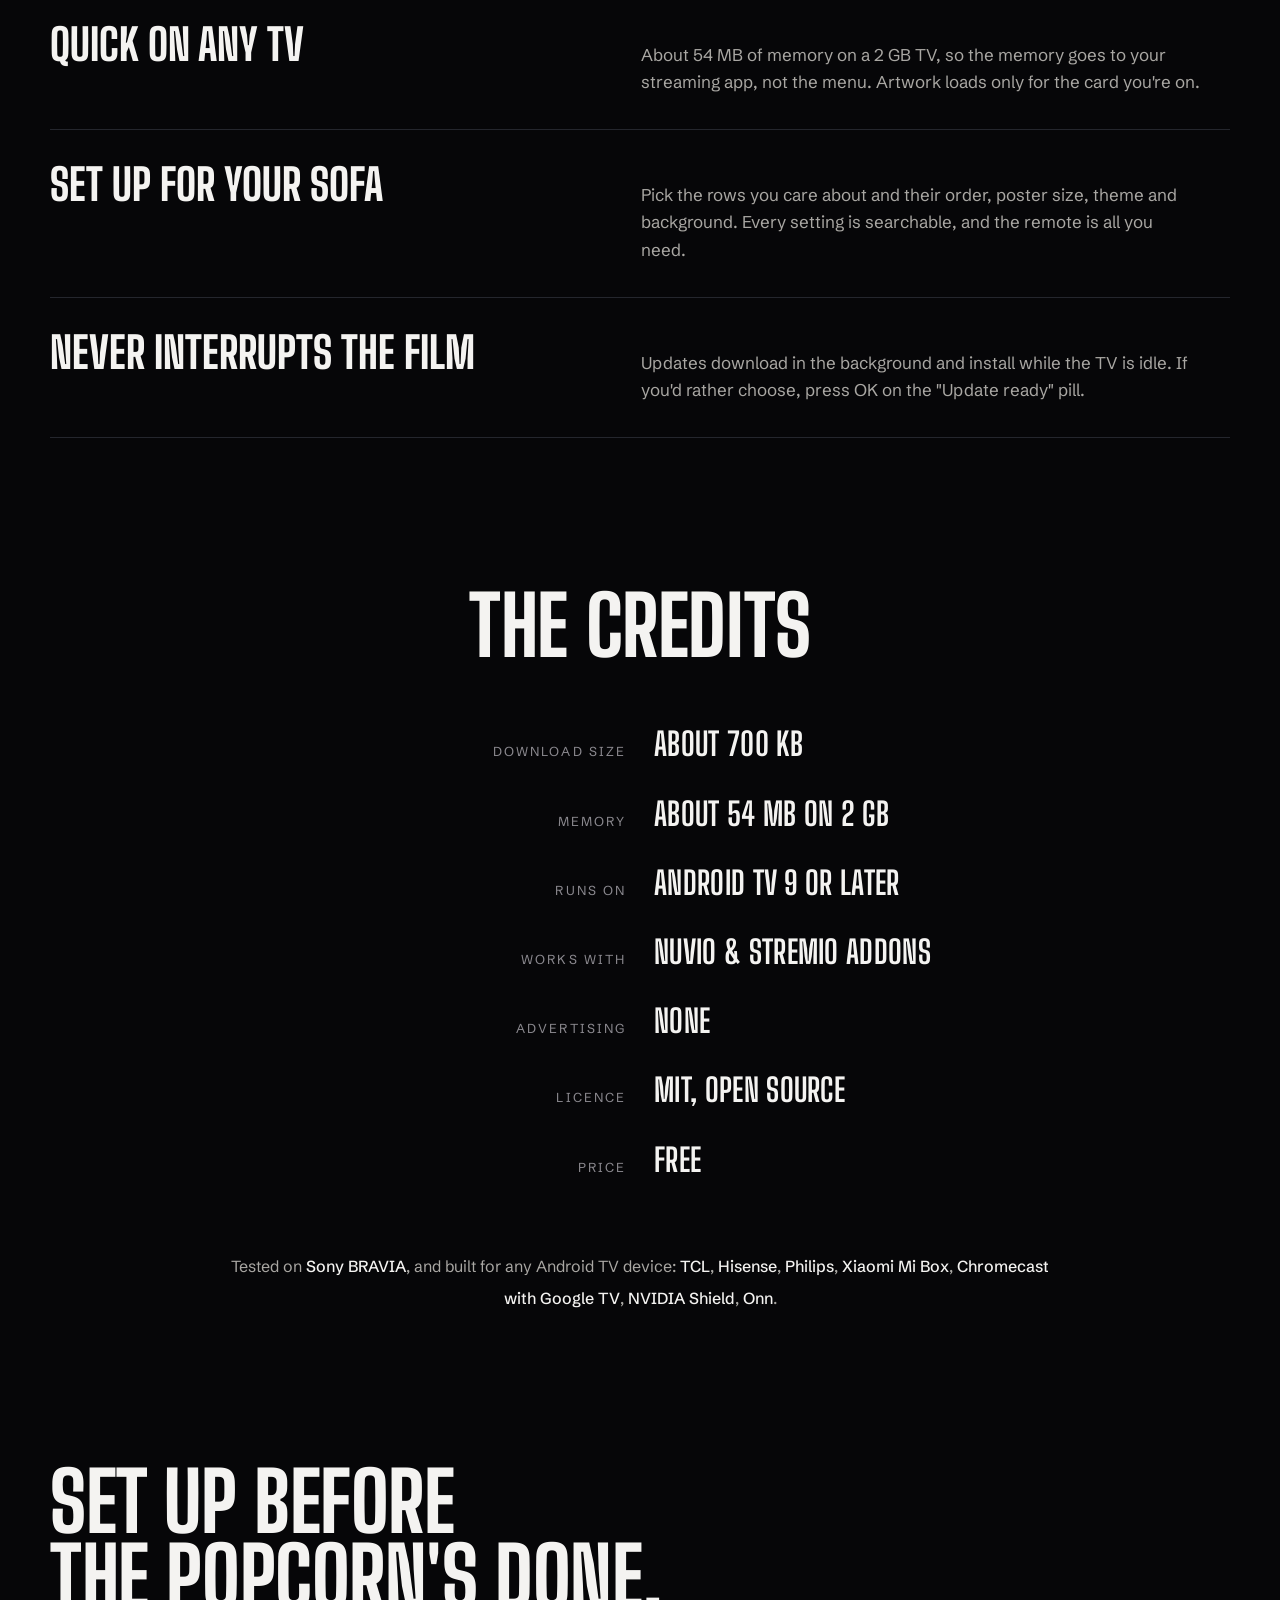
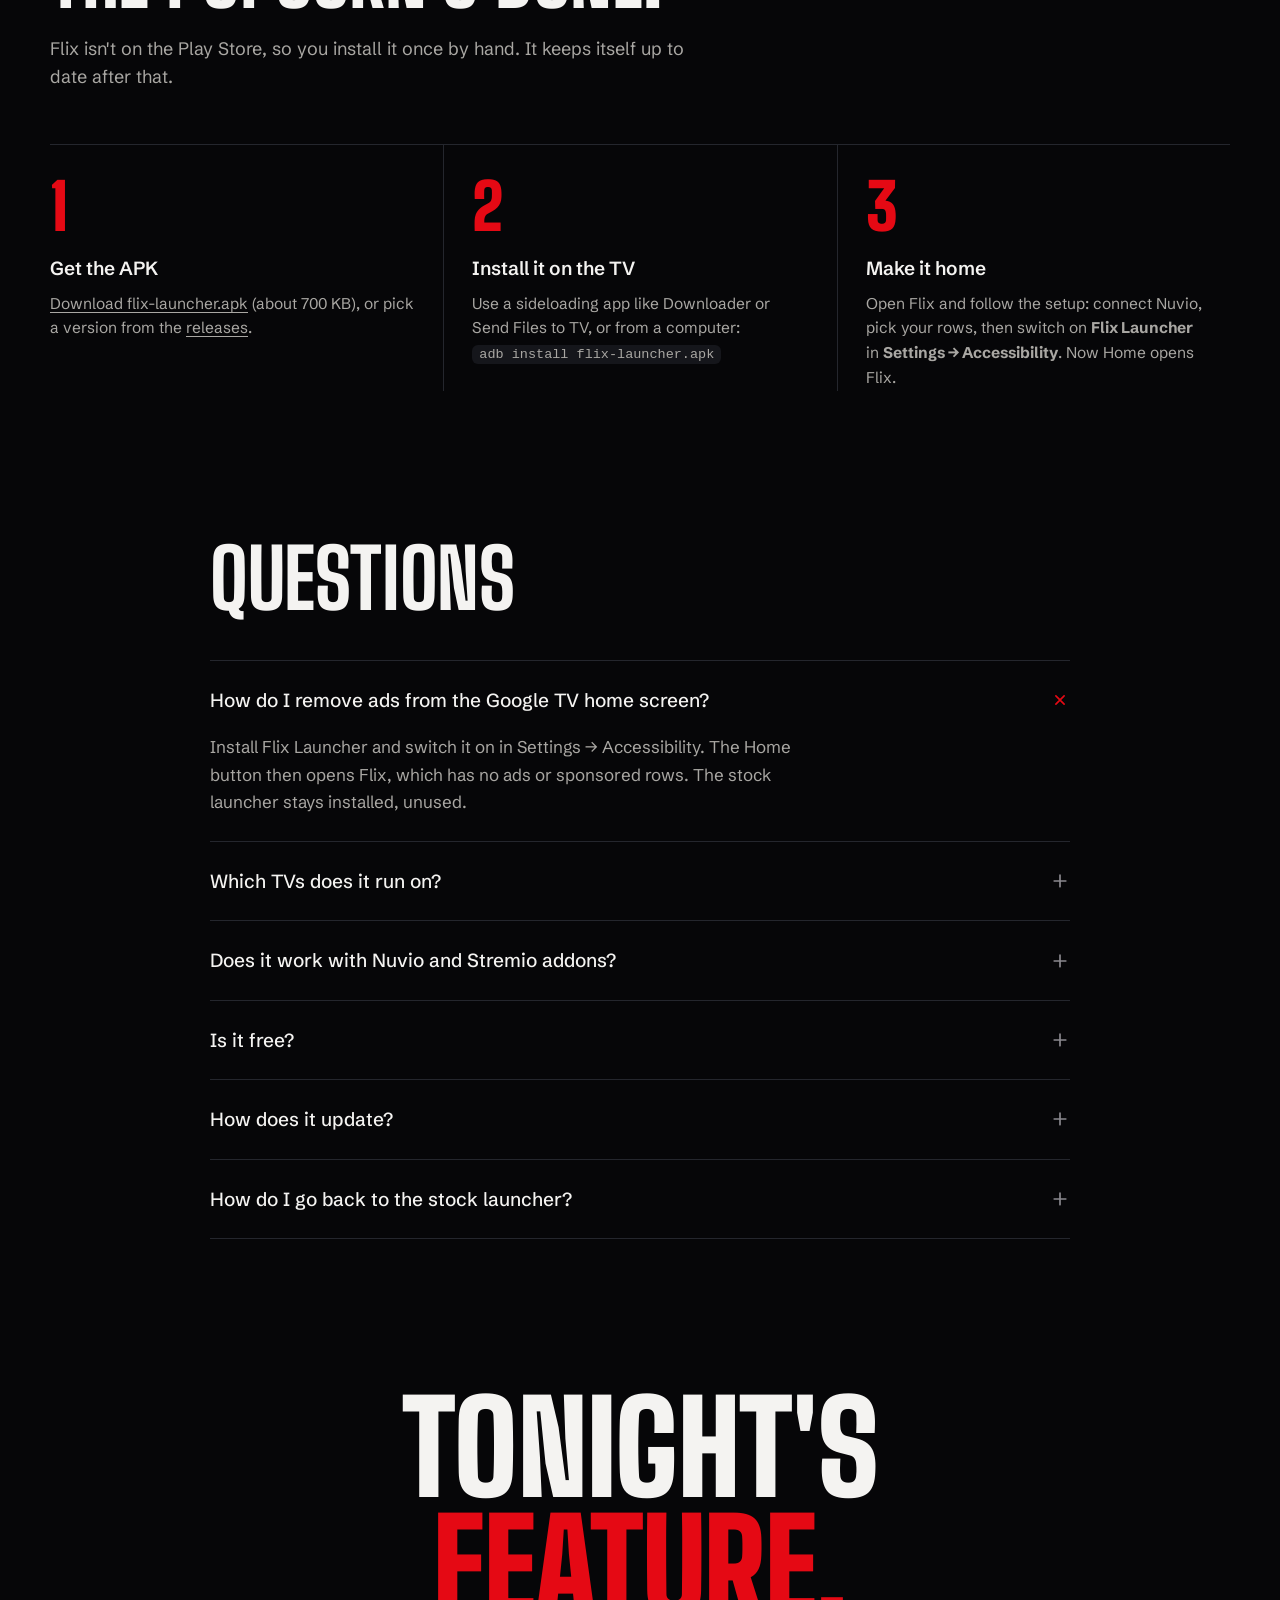
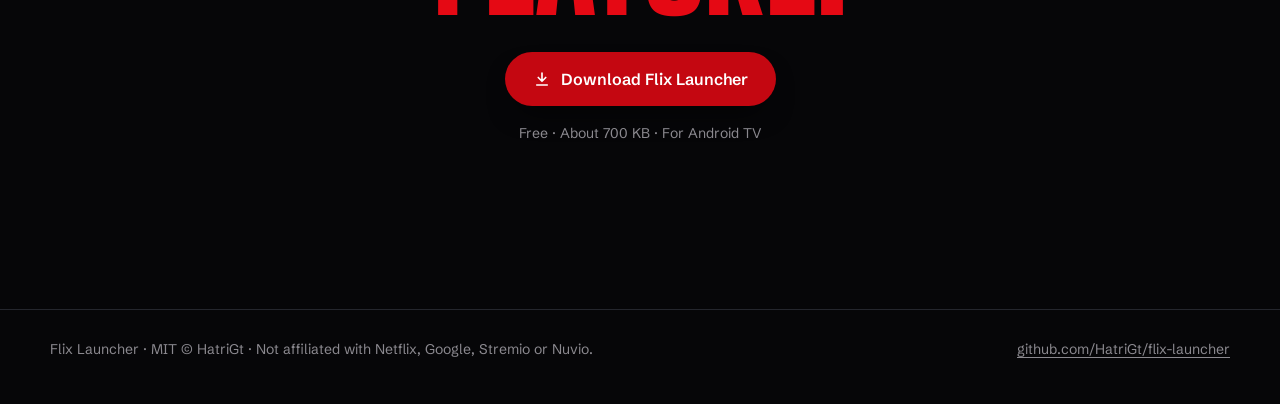
==== commit 1d6e00ce: "docs: say Android TV instead of 'Android TV and Google TV'" ====
--- a/docs/index.html
+++ b/docs/index.html
@@ -3,8 +3,8 @@
 <head>
 <meta charset="utf-8">
 <meta name="viewport" content="width=device-width, initial-scale=1">
-<title>Flix Launcher: an ad-free Android TV and Google TV launcher made for watching</title>
-<meta name="description" content="Flix Launcher is a free, ad-free Android TV and Google TV launcher built for one thing: watching. Your shows to resume, films to start and streaming apps on one home screen, without ads or clutter. About 700 KB; works on Sony BRAVIA, TCL, Hisense, Chromecast and more.">
+<title>Flix Launcher: an ad-free Android TV launcher made for watching</title>
+<meta name="description" content="Flix Launcher is a free, ad-free Android TV launcher built for one thing: watching. Your shows to resume, films to start and streaming apps on one home screen, without ads or clutter. About 700 KB; works on Sony BRAVIA, TCL, Hisense, Chromecast and more.">
 <meta name="keywords" content="Flix Launcher, Android TV launcher, Google TV launcher, ad-free launcher, custom TV launcher, Nuvio, Stremio, Sony BRAVIA launcher, Chromecast launcher">
 <link rel="canonical" href="https://hatrigt.github.io/flix-launcher/">
 <meta name="theme-color" content="#060608">
@@ -17,8 +17,8 @@
 <meta property="og:image:width" content="1280">
 <meta property="og:image:height" content="640">
 <meta name="twitter:card" content="summary_large_image">
-<meta name="twitter:title" content="Flix Launcher for Android TV and Google TV">
-<meta name="twitter:description" content="An ad-free Android TV and Google TV launcher made for watching.">
+<meta name="twitter:title" content="Flix Launcher for Android TV">
+<meta name="twitter:description" content="An ad-free Android TV launcher made for watching.">
 <meta name="twitter:image" content="https://hatrigt.github.io/flix-launcher/social.png">
 <link rel="icon" href="data:image/svg+xml,%3Csvg xmlns='http://www.w3.org/2000/svg' viewBox='0 0 64 64'%3E%3Crect width='64' height='64' rx='14' fill='%23060608'/%3E%3Cpath d='M20 14h26v9H30v7h14v9H30v11H20z' fill='%23E50914'/%3E%3C/svg%3E">
 <link rel="preconnect" href="https://fonts.googleapis.com">
@@ -32,8 +32,8 @@
   "name": "Flix Launcher",
   "alternateName": "Flix TV Launcher",
   "applicationCategory": "UtilitiesApplication",
-  "operatingSystem": "Android TV 9+, Google TV",
-  "description": "A free, open-source, ad-free Android TV and Google TV launcher built around watching: resume, films, shows and streaming apps on one home screen.",
+  "operatingSystem": "Android TV 9+",
+  "description": "A free, open-source, ad-free Android TV launcher built around watching: resume, films, shows and streaming apps on one home screen.",
   "url": "https://hatrigt.github.io/flix-launcher/",
   "downloadUrl": "https://github.com/HatriGt/flix-launcher/releases/latest/download/flix-launcher.apk",
   "softwareHelp": "https://github.com/HatriGt/flix-launcher#faq",
@@ -52,7 +52,7 @@
     {"@type": "Question", "name": "How do I remove ads from the Google TV home screen?",
      "acceptedAnswer": {"@type": "Answer", "text": "Install Flix Launcher and switch on Flix Launcher in Settings → Accessibility. The Home button then opens Flix, which has no ads or sponsored rows."}},
     {"@type": "Question", "name": "Which TVs does Flix Launcher run on?",
-     "acceptedAnswer": {"@type": "Answer", "text": "Any Android TV or Google TV device on Android 9 or later, including Sony BRAVIA, TCL, Hisense, Philips, Xiaomi Mi Box, Chromecast with Google TV and NVIDIA Shield."}},
+     "acceptedAnswer": {"@type": "Answer", "text": "Any Android TV device on Android 9 or later, including Sony BRAVIA, TCL, Hisense, Philips, Xiaomi Mi Box, Chromecast with Google TV and NVIDIA Shield."}},
     {"@type": "Question", "name": "Does Flix Launcher work with Nuvio and Stremio addons?",
      "acceptedAnswer": {"@type": "Answer", "text": "Yes. Sign in with Nuvio to get Continue watching and your addons' rows on the home screen; titles open in Nuvio, including the Play Store version and the NuvioPlusIPTV fork."}},
     {"@type": "Question", "name": "Is Flix Launcher free?",
@@ -237,7 +237,7 @@
   <div class="hero">
     <div class="wrap">
       <h1 class="display">Press Home.<br><span class="red">Start watching.</span></h1>
-      <p class="lede">A TV is for watching. <strong>Flix Launcher</strong> turns your Android TV or Google TV home screen into a place to do just that: the episode you're halfway through, films worth starting and your streaming apps, with no ads and nothing on sale. Free, open source, about 700&nbsp;KB.</p>
+      <p class="lede">A TV is for watching. <strong>Flix Launcher</strong> turns your Android TV home screen into a place to do just that: the episode you're halfway through, films worth starting and your streaming apps, with no ads and nothing on sale. Free, open source, about 700&nbsp;KB.</p>
       <div class="cta">
         <a class="btn primary" href="https://github.com/HatriGt/flix-launcher/releases/latest/download/flix-launcher.apk">
           <svg viewBox="0 0 24 24" fill="none" stroke="currentColor" stroke-width="2.2" stroke-linecap="round" stroke-linejoin="round" aria-hidden="true"><path d="M12 4v11M7 10l5 5 5-5M5 20h14"/></svg>
@@ -326,7 +326,7 @@
         <div><dt>Licence</dt><dd>MIT, open source</dd></div>
         <div><dt>Price</dt><dd>Free</dd></div>
       </dl>
-      <p class="devices reveal">Tested on <strong>Sony BRAVIA</strong>, and built for any Android TV or Google TV device: <strong>TCL</strong>, <strong>Hisense</strong>, <strong>Philips</strong>, <strong>Xiaomi Mi Box</strong>, <strong>Chromecast with Google TV</strong>, <strong>NVIDIA Shield</strong>, <strong>Onn</strong>.</p>
+      <p class="devices reveal">Tested on <strong>Sony BRAVIA</strong>, and built for any Android TV device: <strong>TCL</strong>, <strong>Hisense</strong>, <strong>Philips</strong>, <strong>Xiaomi Mi Box</strong>, <strong>Chromecast with Google TV</strong>, <strong>NVIDIA Shield</strong>, <strong>Onn</strong>.</p>
     </div>
   </section>
 
@@ -346,7 +346,7 @@
     <div class="wrap faq">
       <h2 class="reveal">Questions</h2>
       <details open><summary>How do I remove ads from the Google TV home screen?<svg viewBox="0 0 24 24" fill="none" stroke="currentColor" stroke-width="2" stroke-linecap="round" aria-hidden="true"><path d="M12 5v14M5 12h14"/></svg></summary><p>Install Flix Launcher and switch it on in Settings → Accessibility. The Home button then opens Flix, which has no ads or sponsored rows. The stock launcher stays installed, unused.</p></details>
-      <details><summary>Which TVs does it run on?<svg viewBox="0 0 24 24" fill="none" stroke="currentColor" stroke-width="2" stroke-linecap="round" aria-hidden="true"><path d="M12 5v14M5 12h14"/></svg></summary><p>Any Android TV or Google TV device on Android 9 or later, including Sony BRAVIA, TCL, Hisense, Philips, Xiaomi Mi Box, Chromecast with Google TV and NVIDIA Shield.</p></details>
+      <details><summary>Which TVs does it run on?<svg viewBox="0 0 24 24" fill="none" stroke="currentColor" stroke-width="2" stroke-linecap="round" aria-hidden="true"><path d="M12 5v14M5 12h14"/></svg></summary><p>Any Android TV device on Android 9 or later, including Sony BRAVIA, TCL, Hisense, Philips, Xiaomi Mi Box, Chromecast with Google TV and NVIDIA Shield.</p></details>
       <details><summary>Does it work with Nuvio and Stremio addons?<svg viewBox="0 0 24 24" fill="none" stroke="currentColor" stroke-width="2" stroke-linecap="round" aria-hidden="true"><path d="M12 5v14M5 12h14"/></svg></summary><p>Yes. Sign in with Nuvio for Continue watching and your addons' rows. Titles open in Nuvio, including the Play Store version and the NuvioPlusIPTV fork.</p></details>
       <details><summary>Is it free?<svg viewBox="0 0 24 24" fill="none" stroke="currentColor" stroke-width="2" stroke-linecap="round" aria-hidden="true"><path d="M12 5v14M5 12h14"/></svg></summary><p>Yes, free and open source under the MIT licence, with no ads and no analytics.</p></details>
       <details><summary>How does it update?<svg viewBox="0 0 24 24" fill="none" stroke="currentColor" stroke-width="2" stroke-linecap="round" aria-hidden="true"><path d="M12 5v14M5 12h14"/></svg></summary><p>New versions download in the background from GitHub. An "Update ready" pill appears on the home screen; it installs when the TV is idle or when you press OK.</p></details>
@@ -363,7 +363,7 @@
           Download Flix Launcher
         </a>
       </div>
-      <p class="fine">Free · About 700 KB · For Android TV and Google TV</p>
+      <p class="fine">Free · About 700 KB · For Android TV</p>
     </div>
   </section>
 </main>
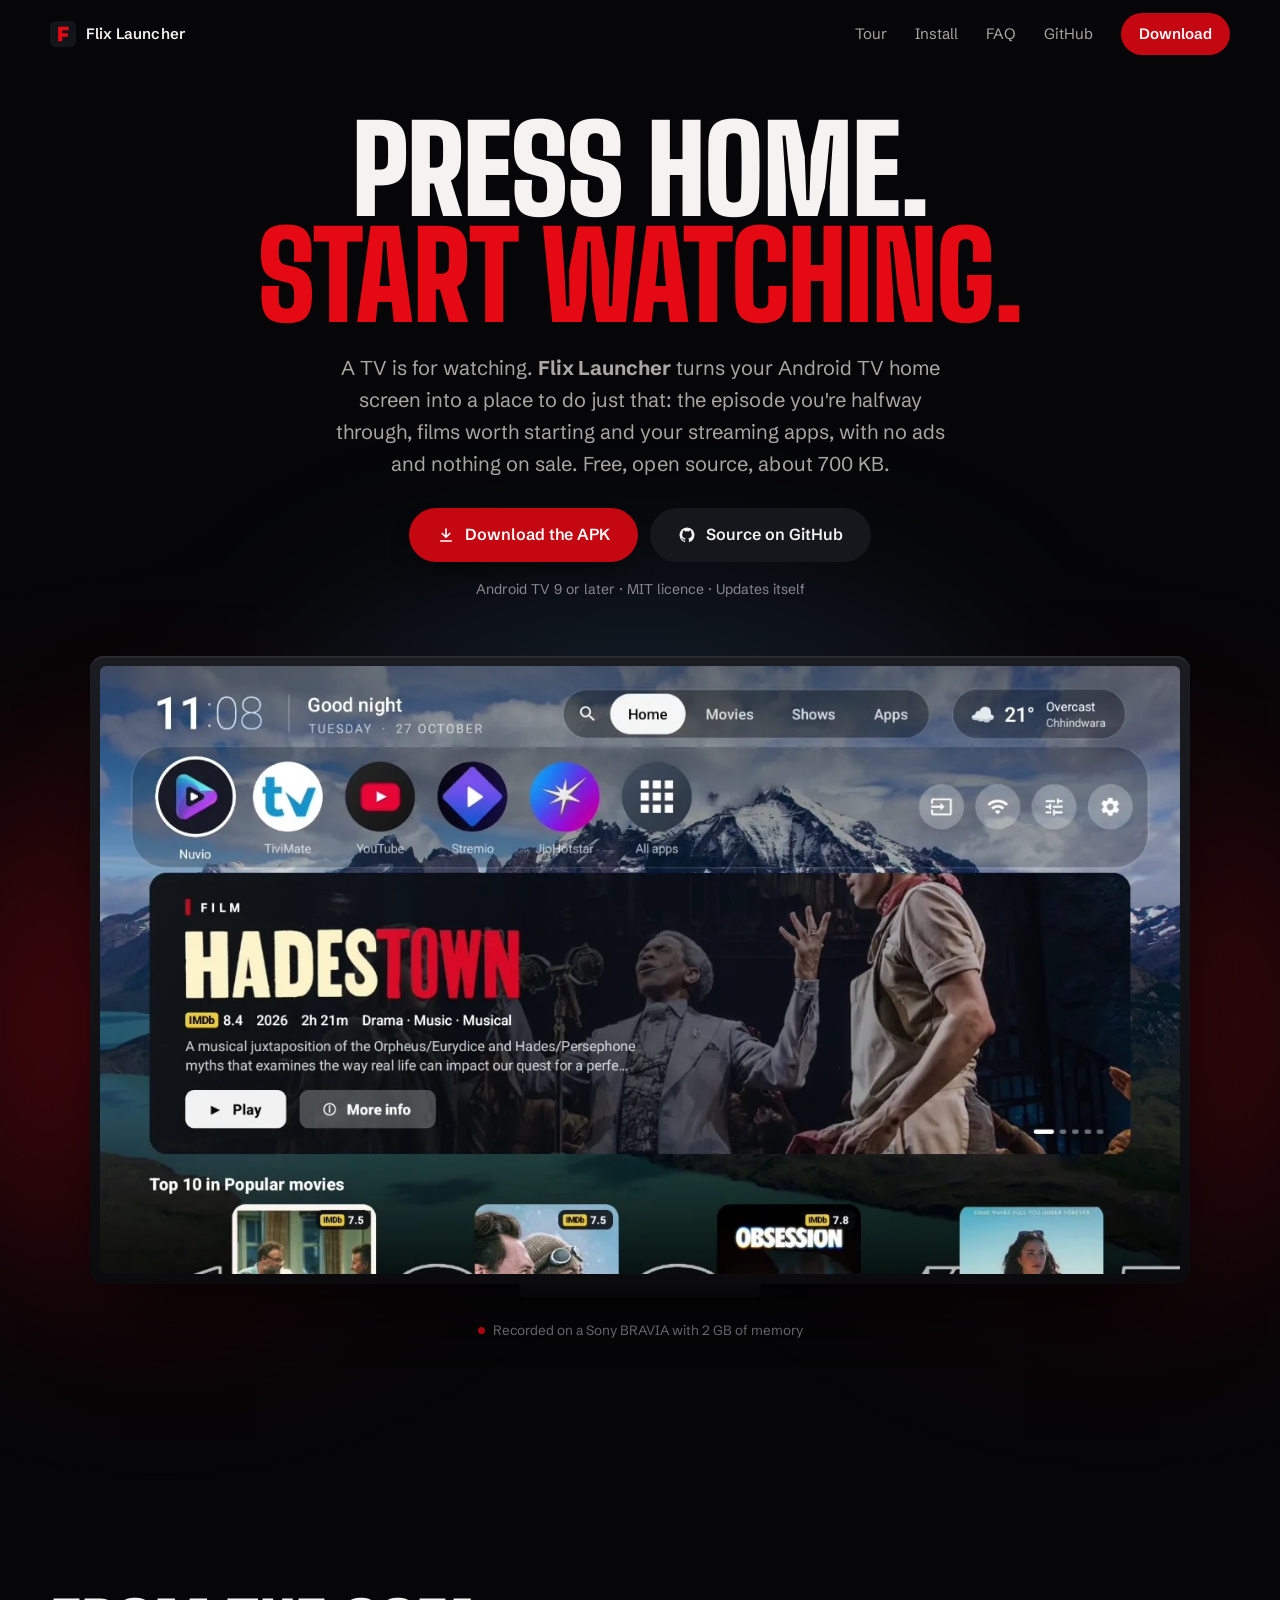
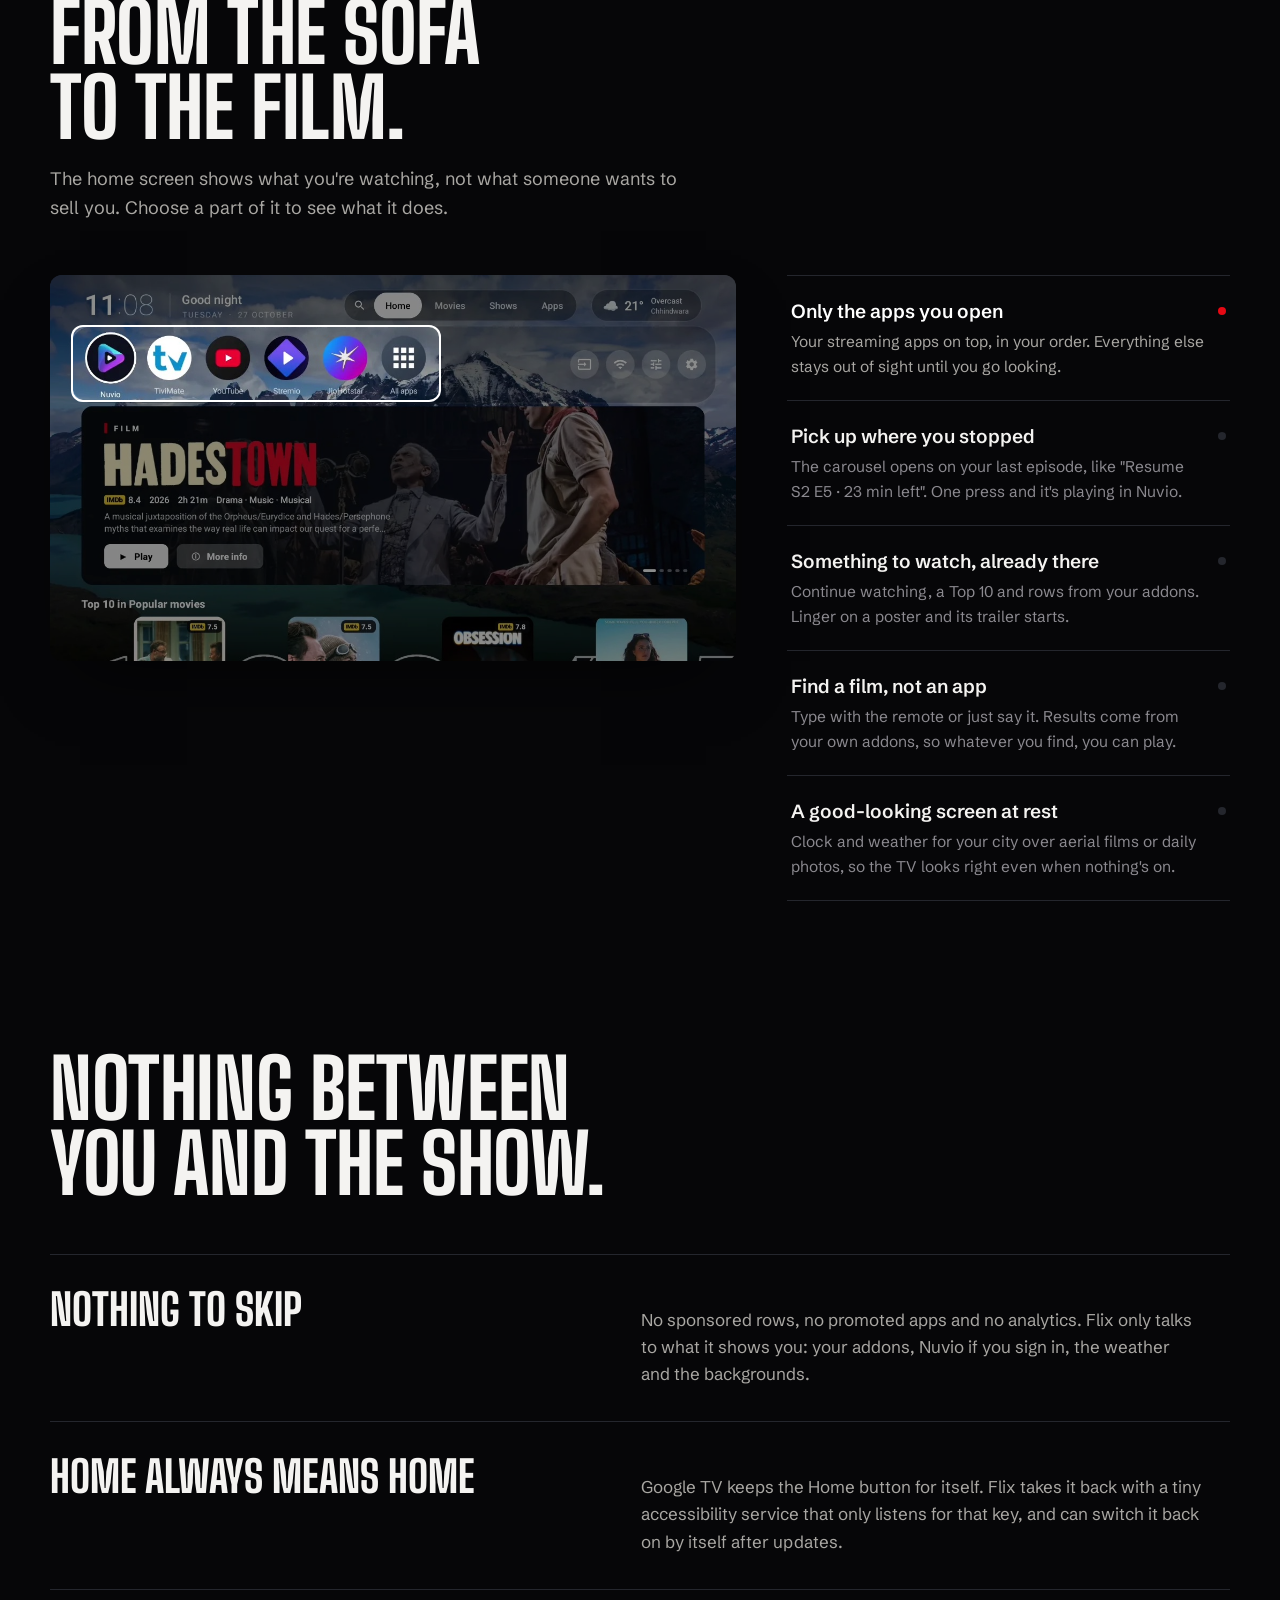
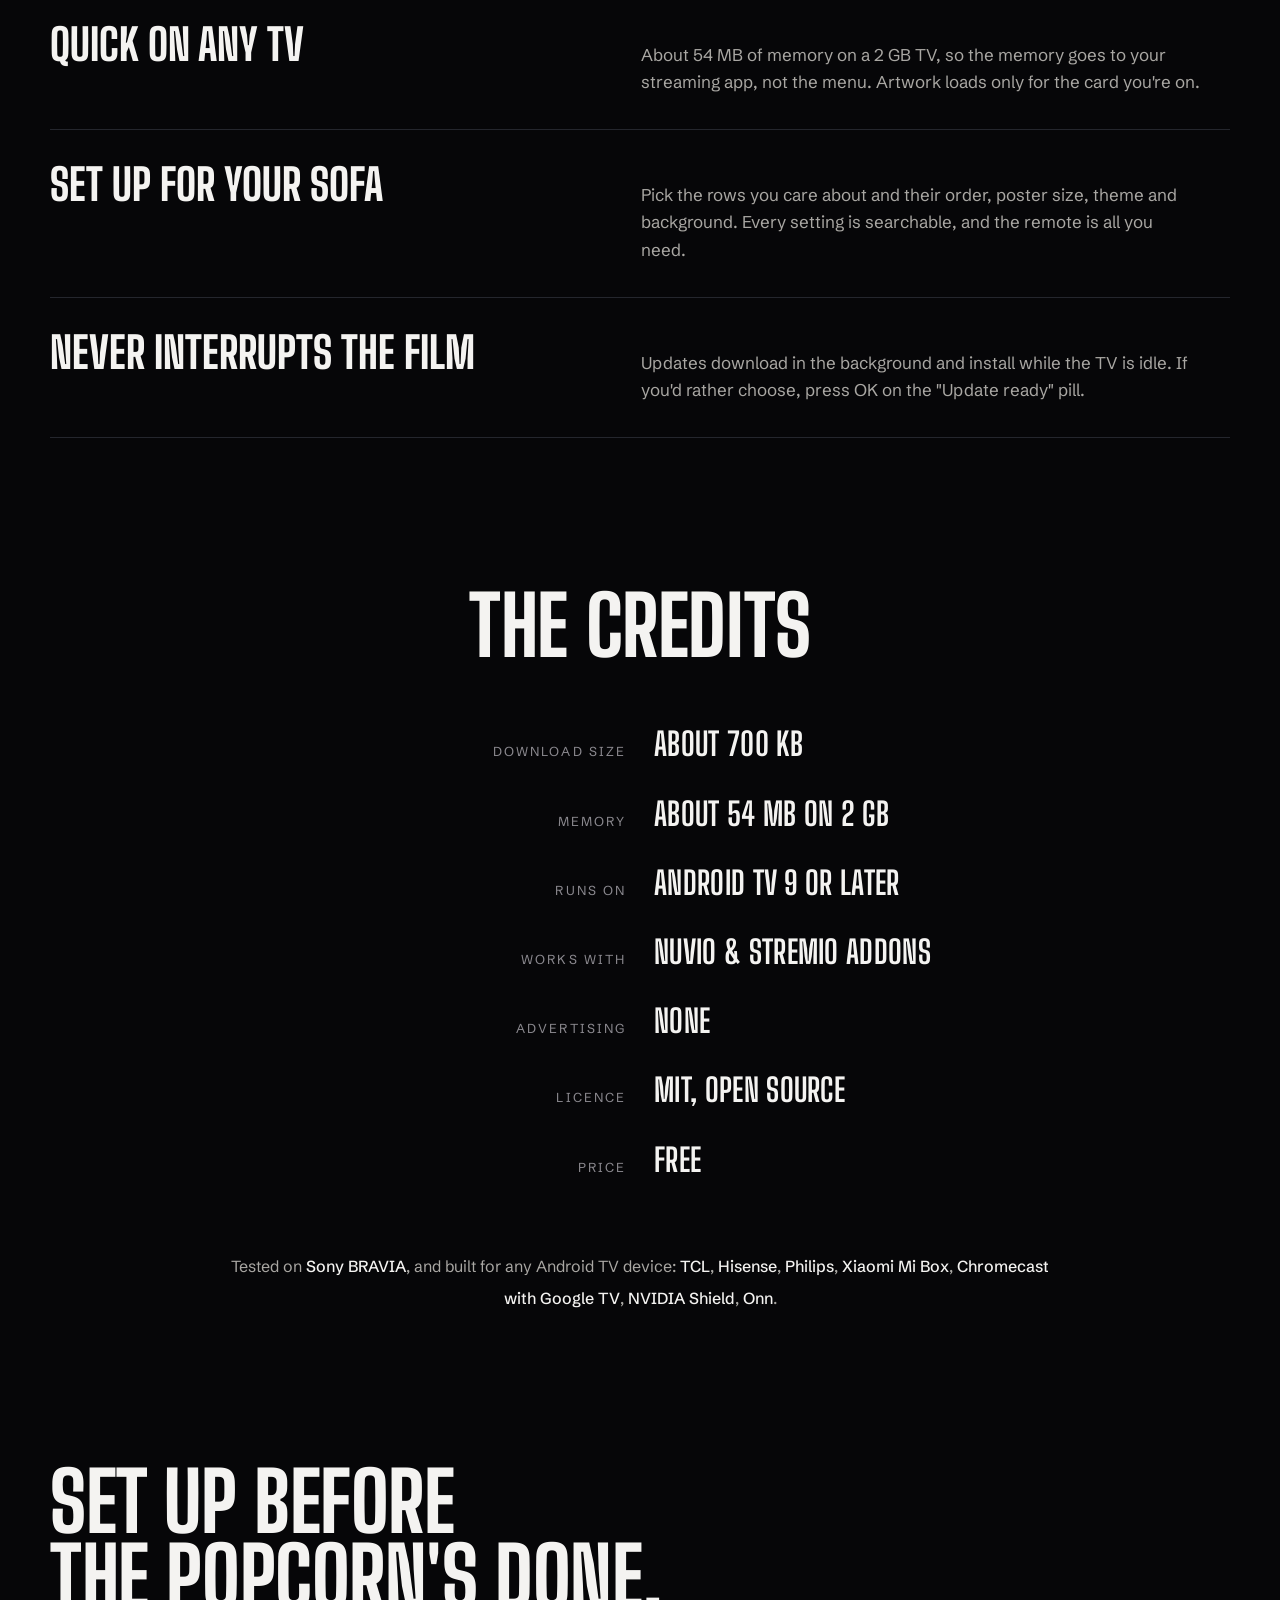
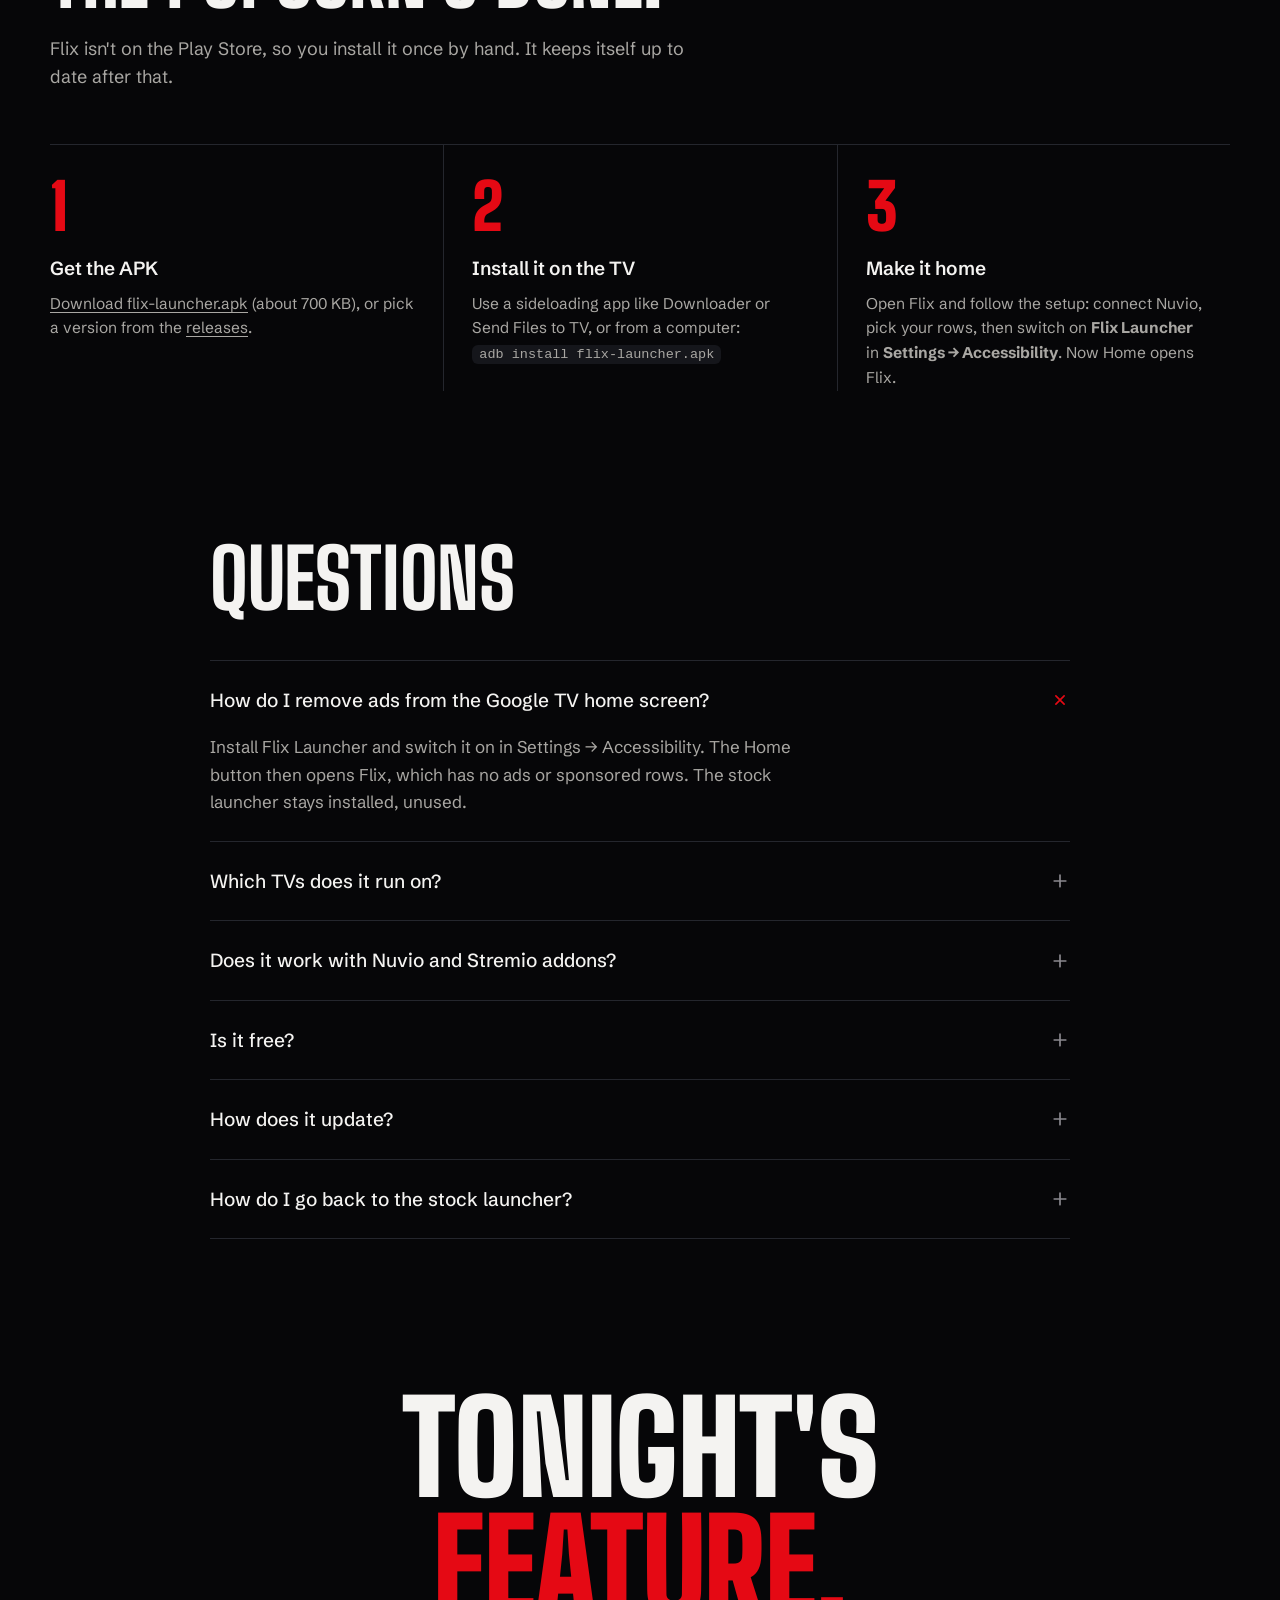
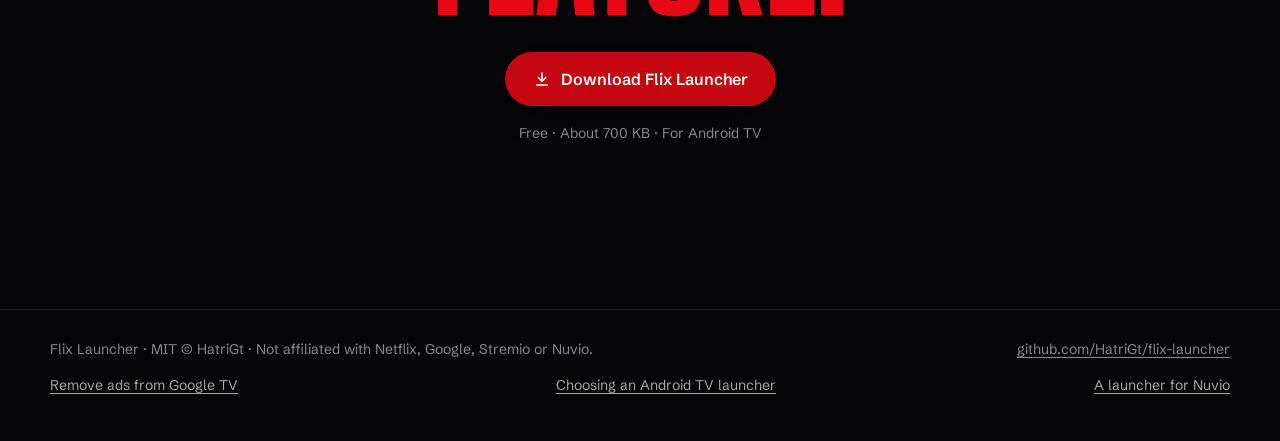
==== commit 60e7caf5: "docs: SEO guide pages (remove Google TV ads, best launcher, Nuvio), video schema, sitemap" ====
--- a/docs/index.html
+++ b/docs/index.html
@@ -60,7 +60,12 @@
   ]
 }
 </script>
+<script type="application/ld+json">
+{"@context":"https://schema.org","@type":"VideoObject","name":"Flix Launcher on a Sony BRAVIA","description":"Moving through apps, the featured carousel and film rows in Flix Launcher, an ad-free Android TV launcher.","thumbnailUrl":"https://hatrigt.github.io/flix-launcher/home.jpg","contentUrl":"https://hatrigt.github.io/flix-launcher/home.mp4","uploadDate":"2026-10-30"}
+</script>
 <style>
+footer .guides{display:flex;flex-wrap:wrap;gap:8px 22px;margin-top:14px;font-size:14px}
+footer .guides a{color:var(--dim)}
 :root{
   --ink:#060608;--ink-2:#0d0e12;--line:#24262d;--text:#f4f3f1;--dim:#a9a7a3;--faint:#8b898f;
   --red:#e50914;--red-btn:#c40711;--red-btn-hover:#d60a15;--red-text:#ff3d46;
@@ -373,6 +378,11 @@
     <span>Flix Launcher · MIT © HatriGt · Not affiliated with Netflix, Google, Stremio or Nuvio.</span>
     <a href="https://github.com/HatriGt/flix-launcher">github.com/HatriGt/flix-launcher</a>
   </div>
+  <nav class="wrap guides" aria-label="Guides">
+    <a href="remove-ads-google-tv-home-screen/">Remove ads from Google TV</a>
+    <a href="best-android-tv-launcher/">Choosing an Android TV launcher</a>
+    <a href="nuvio-android-tv-launcher/">A launcher for Nuvio</a>
+  </nav>
 </footer>
 
 <script>
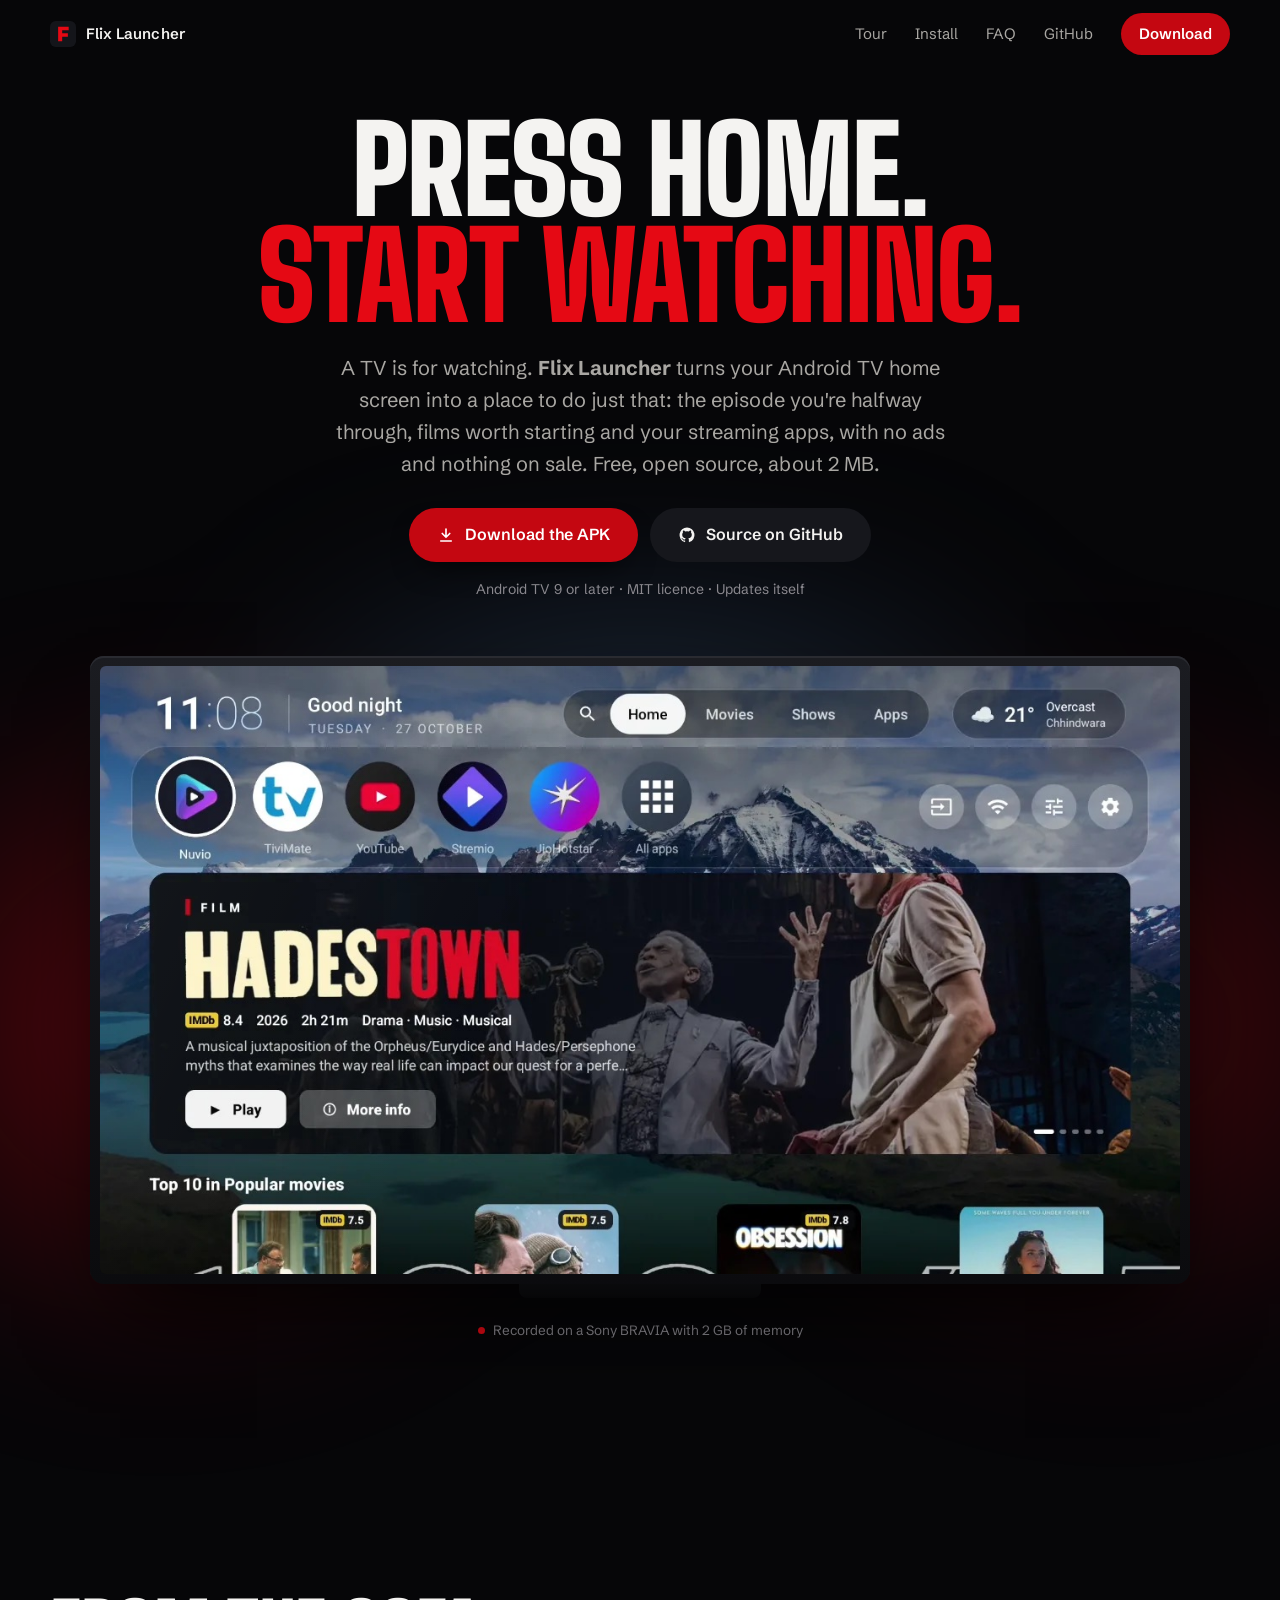
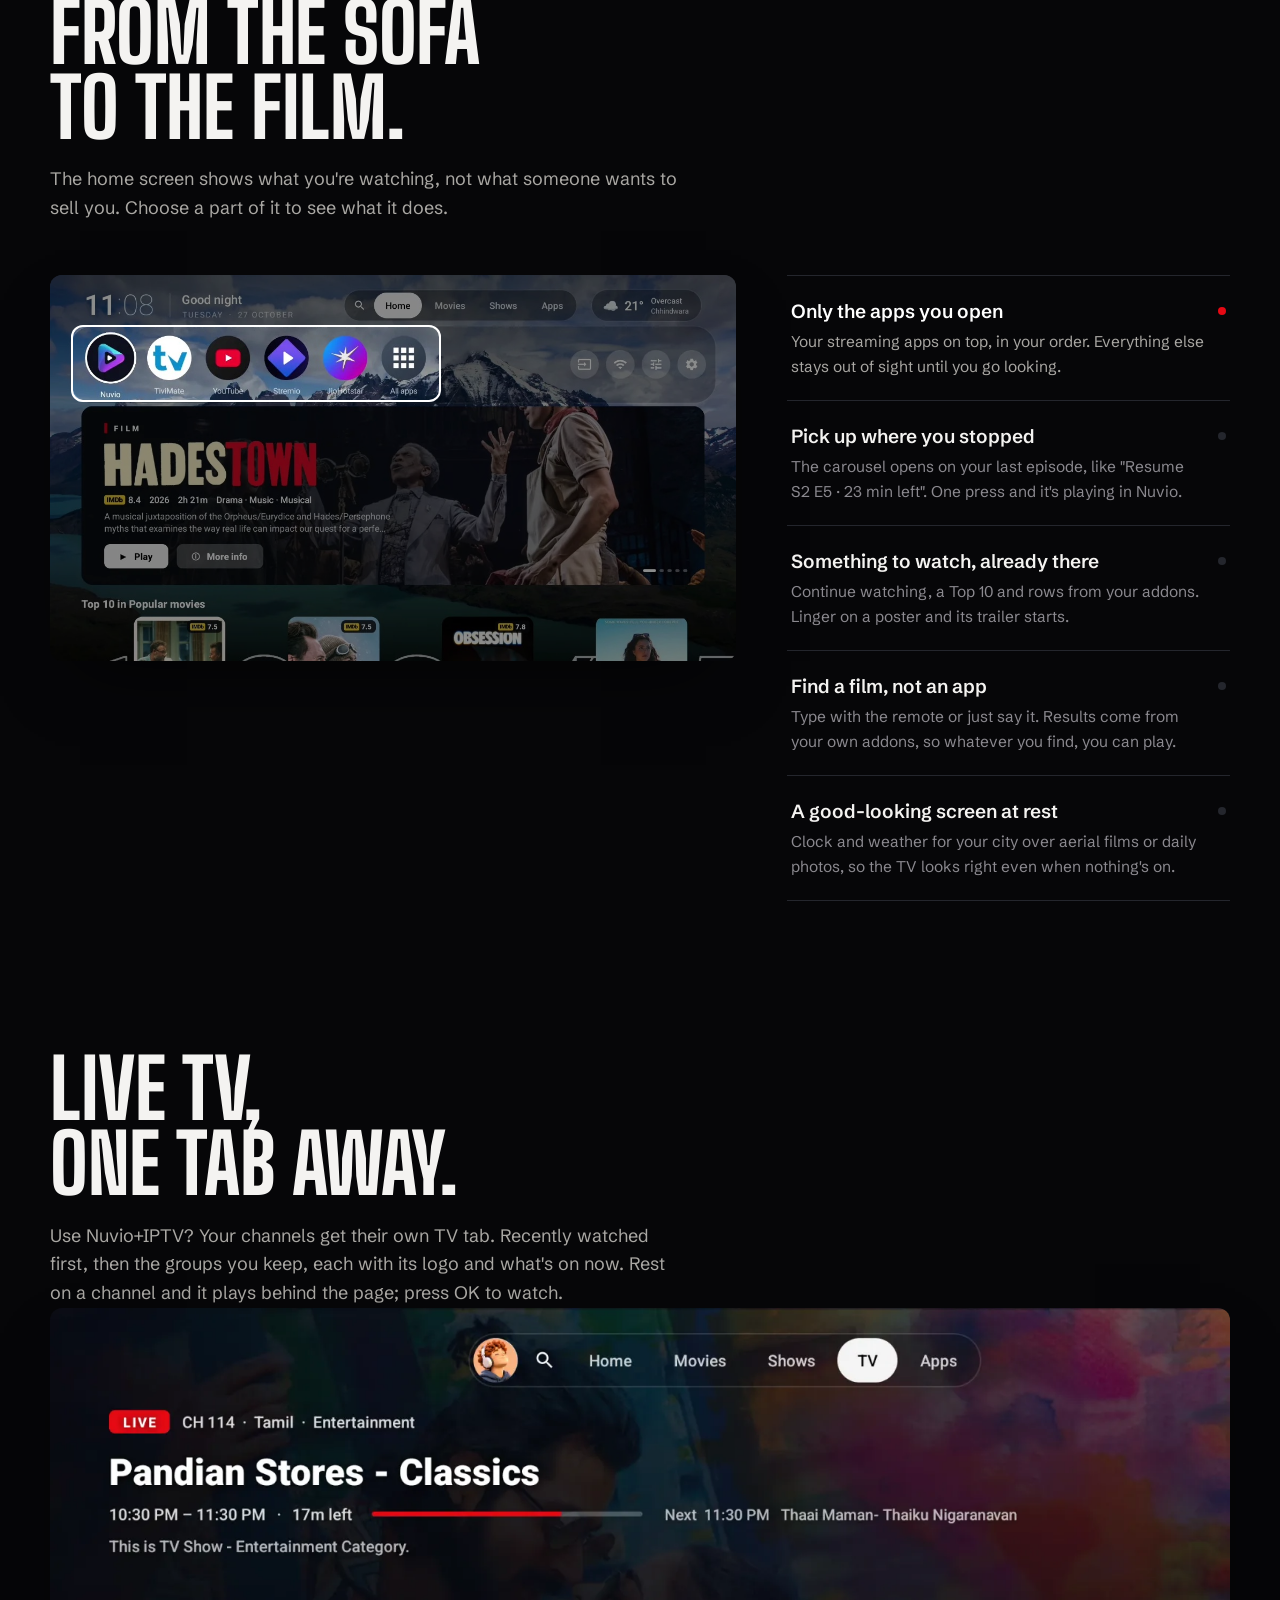
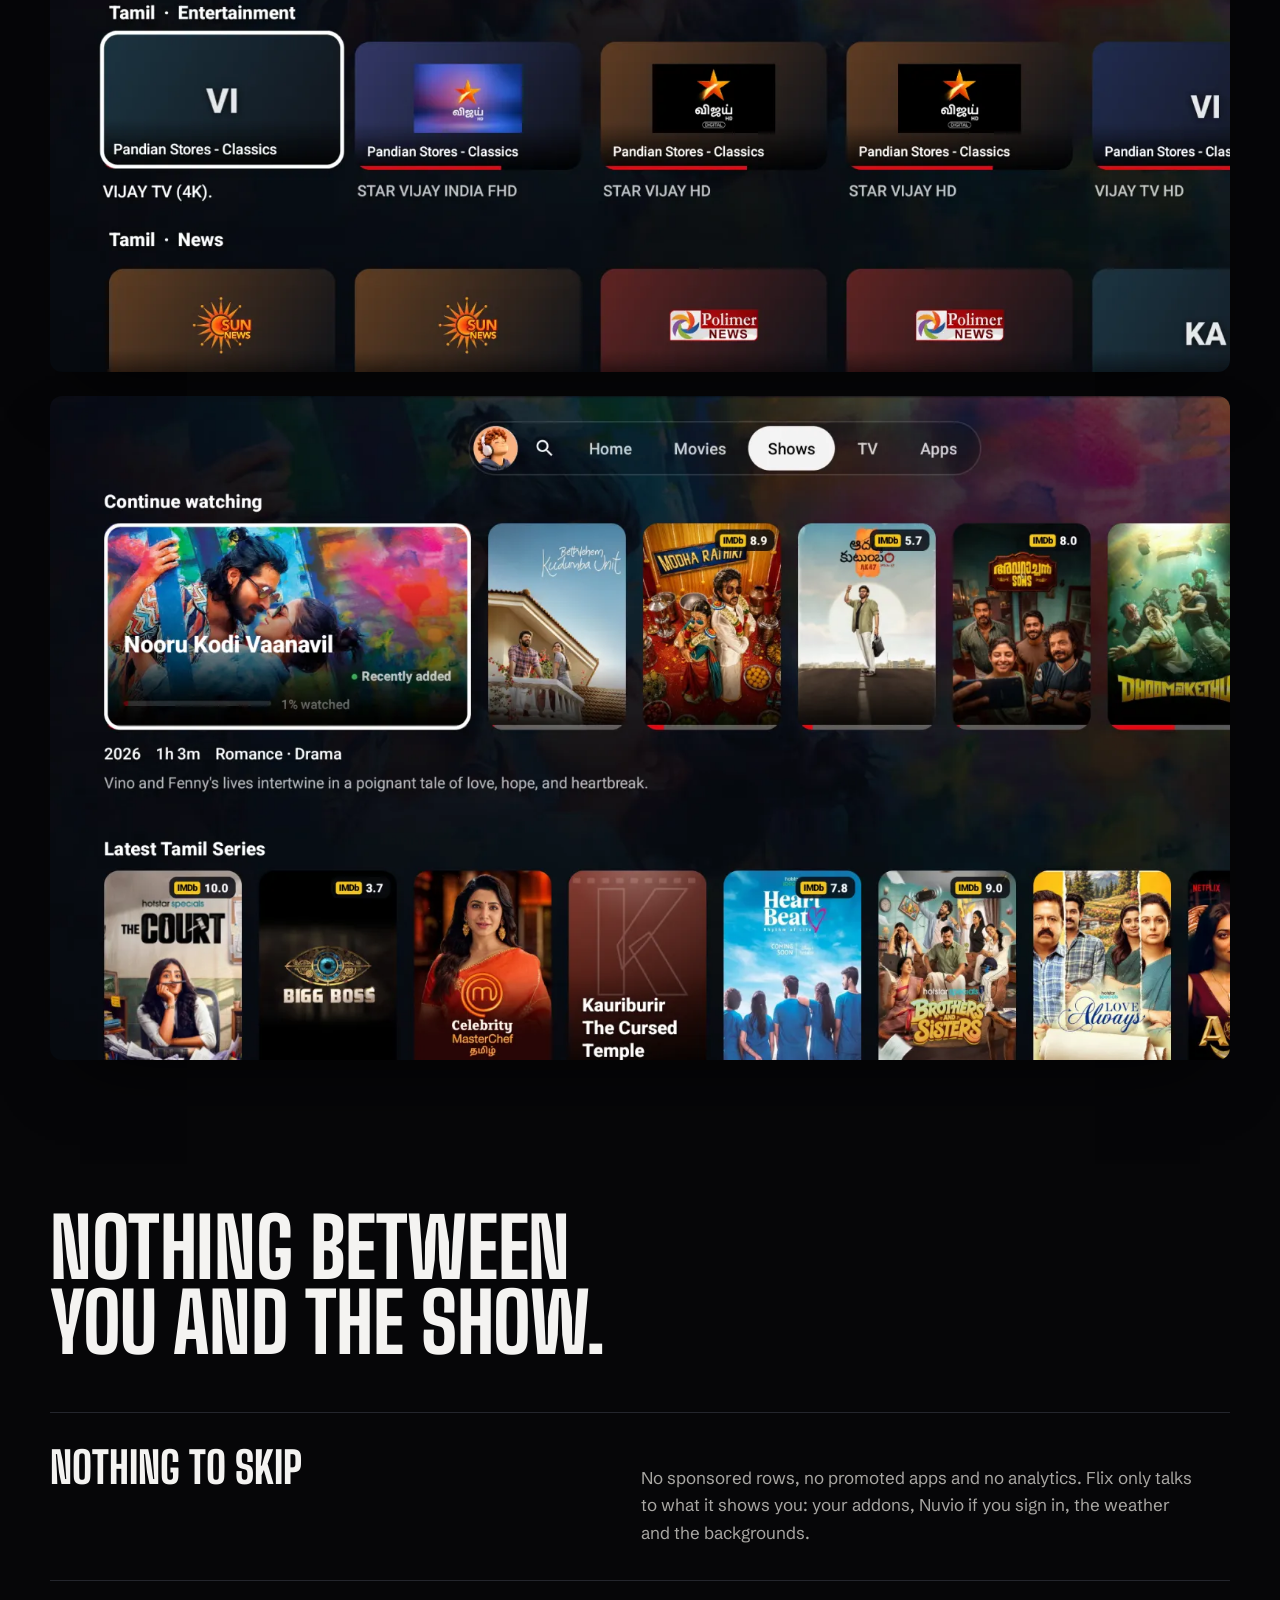
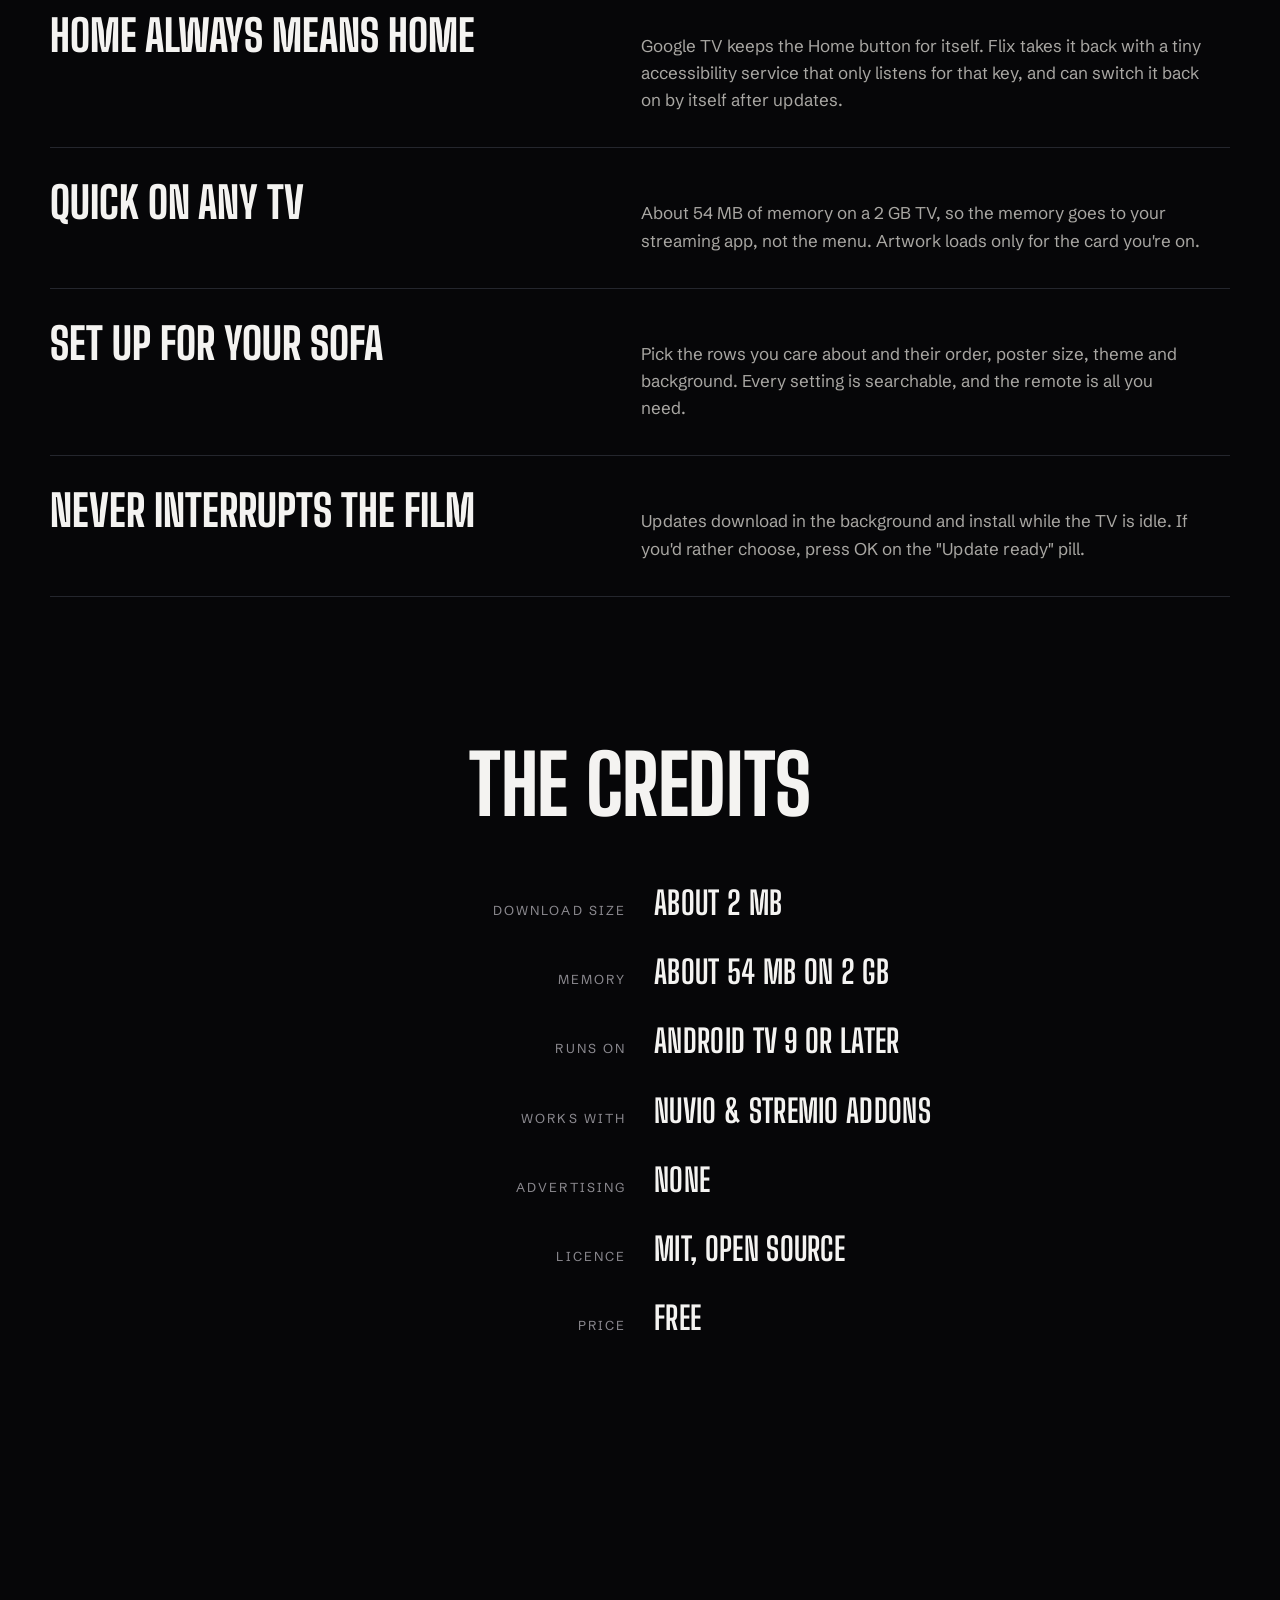
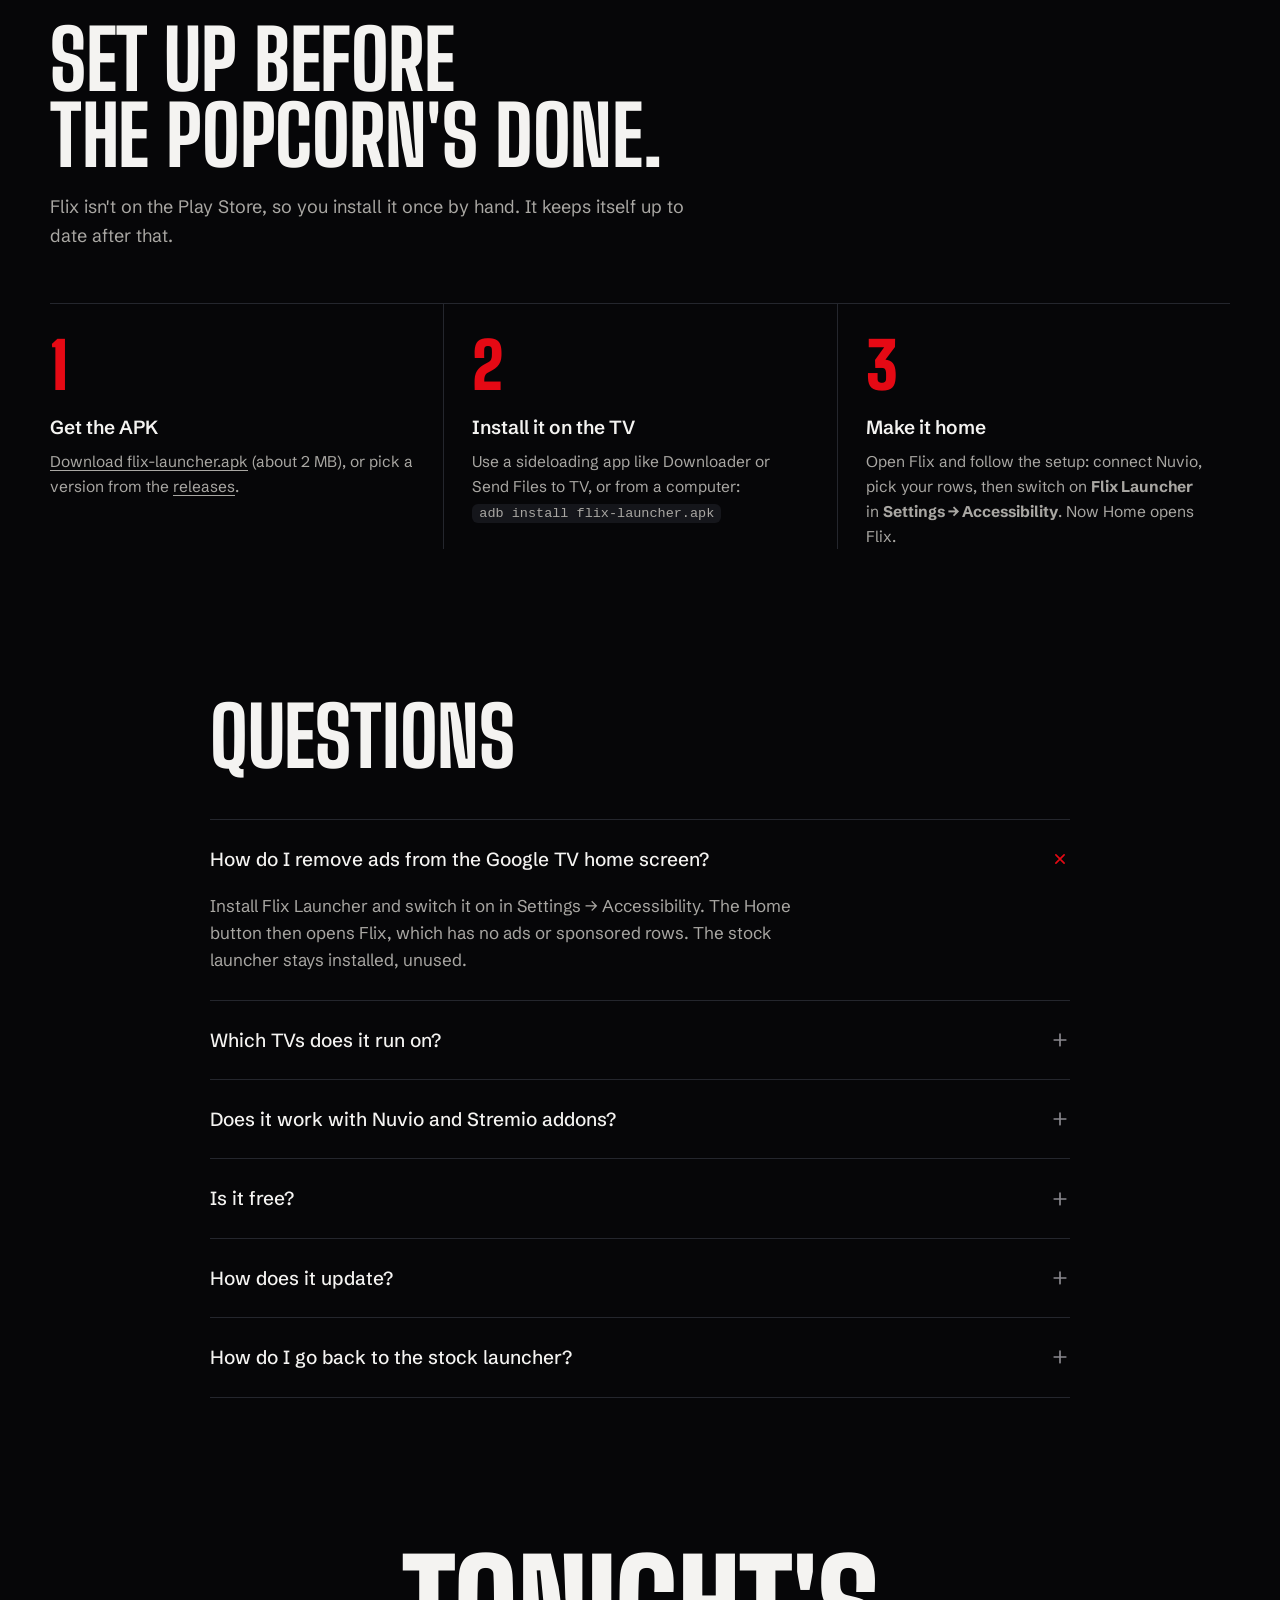
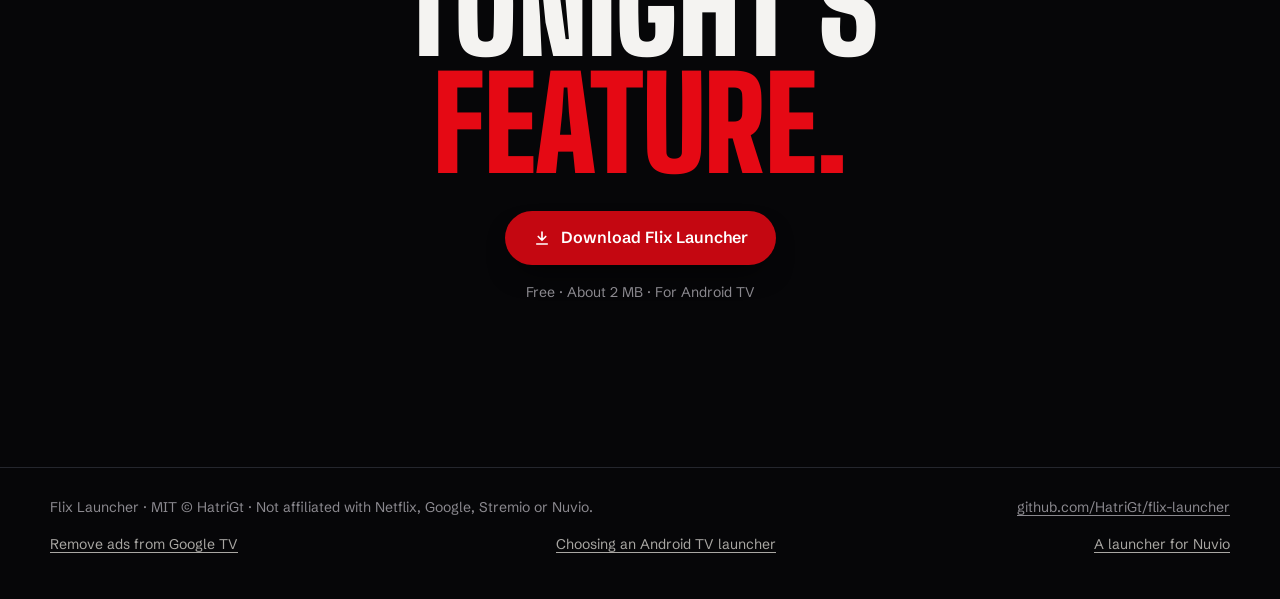
==== commit fbb7d114: "Site: Live TV section with TV and Shows screenshots; download size now about 2 MB everywhere" ====
--- a/docs/index.html
+++ b/docs/index.html
@@ -4,14 +4,14 @@
 <meta charset="utf-8">
 <meta name="viewport" content="width=device-width, initial-scale=1">
 <title>Flix Launcher: an ad-free Android TV launcher made for watching</title>
-<meta name="description" content="Flix Launcher is a free, ad-free Android TV launcher built for one thing: watching. Your shows to resume, films to start and streaming apps on one home screen, without ads or clutter. About 700 KB; works on Sony BRAVIA, TCL, Hisense, Chromecast and more.">
+<meta name="description" content="Flix Launcher is a free, ad-free Android TV launcher built for one thing: watching. Your shows to resume, films to start and streaming apps on one home screen, without ads or clutter. About 2 MB; works on Sony BRAVIA, TCL, Hisense, Chromecast and more.">
 <meta name="keywords" content="Flix Launcher, Android TV launcher, Google TV launcher, ad-free launcher, custom TV launcher, Nuvio, Stremio, Sony BRAVIA launcher, Chromecast launcher">
 <link rel="canonical" href="https://hatrigt.github.io/flix-launcher/">
 <meta name="theme-color" content="#060608">
 <meta property="og:type" content="website">
 <meta property="og:site_name" content="Flix Launcher">
 <meta property="og:title" content="Flix Launcher: an Android TV launcher made for watching">
-<meta property="og:description" content="Press Home and you're one click from your film. No ads, no clutter, about 700 KB.">
+<meta property="og:description" content="Press Home and you're one click from your film. No ads, no clutter, about 2 MB.">
 <meta property="og:url" content="https://hatrigt.github.io/flix-launcher/">
 <meta property="og:image" content="https://hatrigt.github.io/flix-launcher/social.png">
 <meta property="og:image:width" content="1280">
@@ -242,7 +242,7 @@
   <div class="hero">
     <div class="wrap">
       <h1 class="display">Press Home.<br><span class="red">Start watching.</span></h1>
-      <p class="lede">A TV is for watching. <strong>Flix Launcher</strong> turns your Android TV home screen into a place to do just that: the episode you're halfway through, films worth starting and your streaming apps, with no ads and nothing on sale. Free, open source, about 700&nbsp;KB.</p>
+      <p class="lede">A TV is for watching. <strong>Flix Launcher</strong> turns your Android TV home screen into a place to do just that: the episode you're halfway through, films worth starting and your streaming apps, with no ads and nothing on sale. Free, open source, about 2&nbsp;MB.</p>
       <div class="cta">
         <a class="btn primary" href="https://github.com/HatriGt/flix-launcher/releases/latest/download/flix-launcher.apk">
           <svg viewBox="0 0 24 24" fill="none" stroke="currentColor" stroke-width="2.2" stroke-linecap="round" stroke-linejoin="round" aria-hidden="true"><path d="M12 4v11M7 10l5 5 5-5M5 20h14"/></svg>
@@ -306,6 +306,19 @@
     </div>
   </section>
 
+  <section id="live-tv">
+    <div class="wrap">
+      <h2 class="reveal">Live TV,<br>one tab away.</h2>
+      <p class="intro reveal">Use Nuvio+IPTV? Your channels get their own TV tab. Recently watched first, then the groups you keep, each with its logo and what's on now. Rest on a channel and it plays behind the page; press OK to watch.</p>
+      <figure class="shot reveal" style="margin:0">
+        <img src="tv.webp" width="1600" height="900" loading="lazy" alt="Flix Launcher's TV tab: Tamil channels with logos, what's on now and a time bar, the channel playing behind">
+      </figure>
+      <figure class="shot reveal" style="margin:24px 0 0">
+        <img src="shows.webp" width="1600" height="900" loading="lazy" alt="Flix Launcher's Shows tab: the focused title widens with artwork, year, length, genres and how much you've watched">
+      </figure>
+    </div>
+  </section>
+
   <section id="features">
     <div class="wrap">
       <h2 class="reveal">Nothing between<br>you and the show.</h2>
@@ -323,7 +336,7 @@
     <div class="wrap">
       <h2 class="reveal">The credits</h2>
       <dl class="roll reveal">
-        <div><dt>Download size</dt><dd>About 700 KB</dd></div>
+        <div><dt>Download size</dt><dd>About 2 MB</dd></div>
         <div><dt>Memory</dt><dd>About 54 MB on 2 GB</dd></div>
         <div><dt>Runs on</dt><dd>Android TV 9 or later</dd></div>
         <div><dt>Works with</dt><dd>Nuvio &amp; Stremio addons</dd></div>
@@ -340,7 +353,7 @@
       <h2 class="reveal">Set up before<br>the popcorn's done.</h2>
       <p class="intro reveal">Flix isn't on the Play Store, so you install it once by hand. It keeps itself up to date after that.</p>
       <div class="steps">
-        <div class="step reveal"><em>1</em><h3>Get the APK</h3><p><a href="https://github.com/HatriGt/flix-launcher/releases/latest/download/flix-launcher.apk">Download flix-launcher.apk</a> (about 700&nbsp;KB), or pick a version from the <a href="https://github.com/HatriGt/flix-launcher/releases">releases</a>.</p></div>
+        <div class="step reveal"><em>1</em><h3>Get the APK</h3><p><a href="https://github.com/HatriGt/flix-launcher/releases/latest/download/flix-launcher.apk">Download flix-launcher.apk</a> (about 2&nbsp;MB), or pick a version from the <a href="https://github.com/HatriGt/flix-launcher/releases">releases</a>.</p></div>
         <div class="step reveal"><em>2</em><h3>Install it on the TV</h3><p>Use a sideloading app like Downloader or Send Files to TV, or from a computer: <code>adb install flix-launcher.apk</code></p></div>
         <div class="step reveal"><em>3</em><h3>Make it home</h3><p>Open Flix and follow the setup: connect Nuvio, pick your rows, then switch on <b>Flix Launcher</b> in <b>Settings → Accessibility</b>. Now Home opens Flix.</p></div>
       </div>
@@ -368,7 +381,7 @@
           Download Flix Launcher
         </a>
       </div>
-      <p class="fine">Free · About 700 KB · For Android TV</p>
+      <p class="fine">Free · About 2 MB · For Android TV</p>
     </div>
   </section>
 </main>
